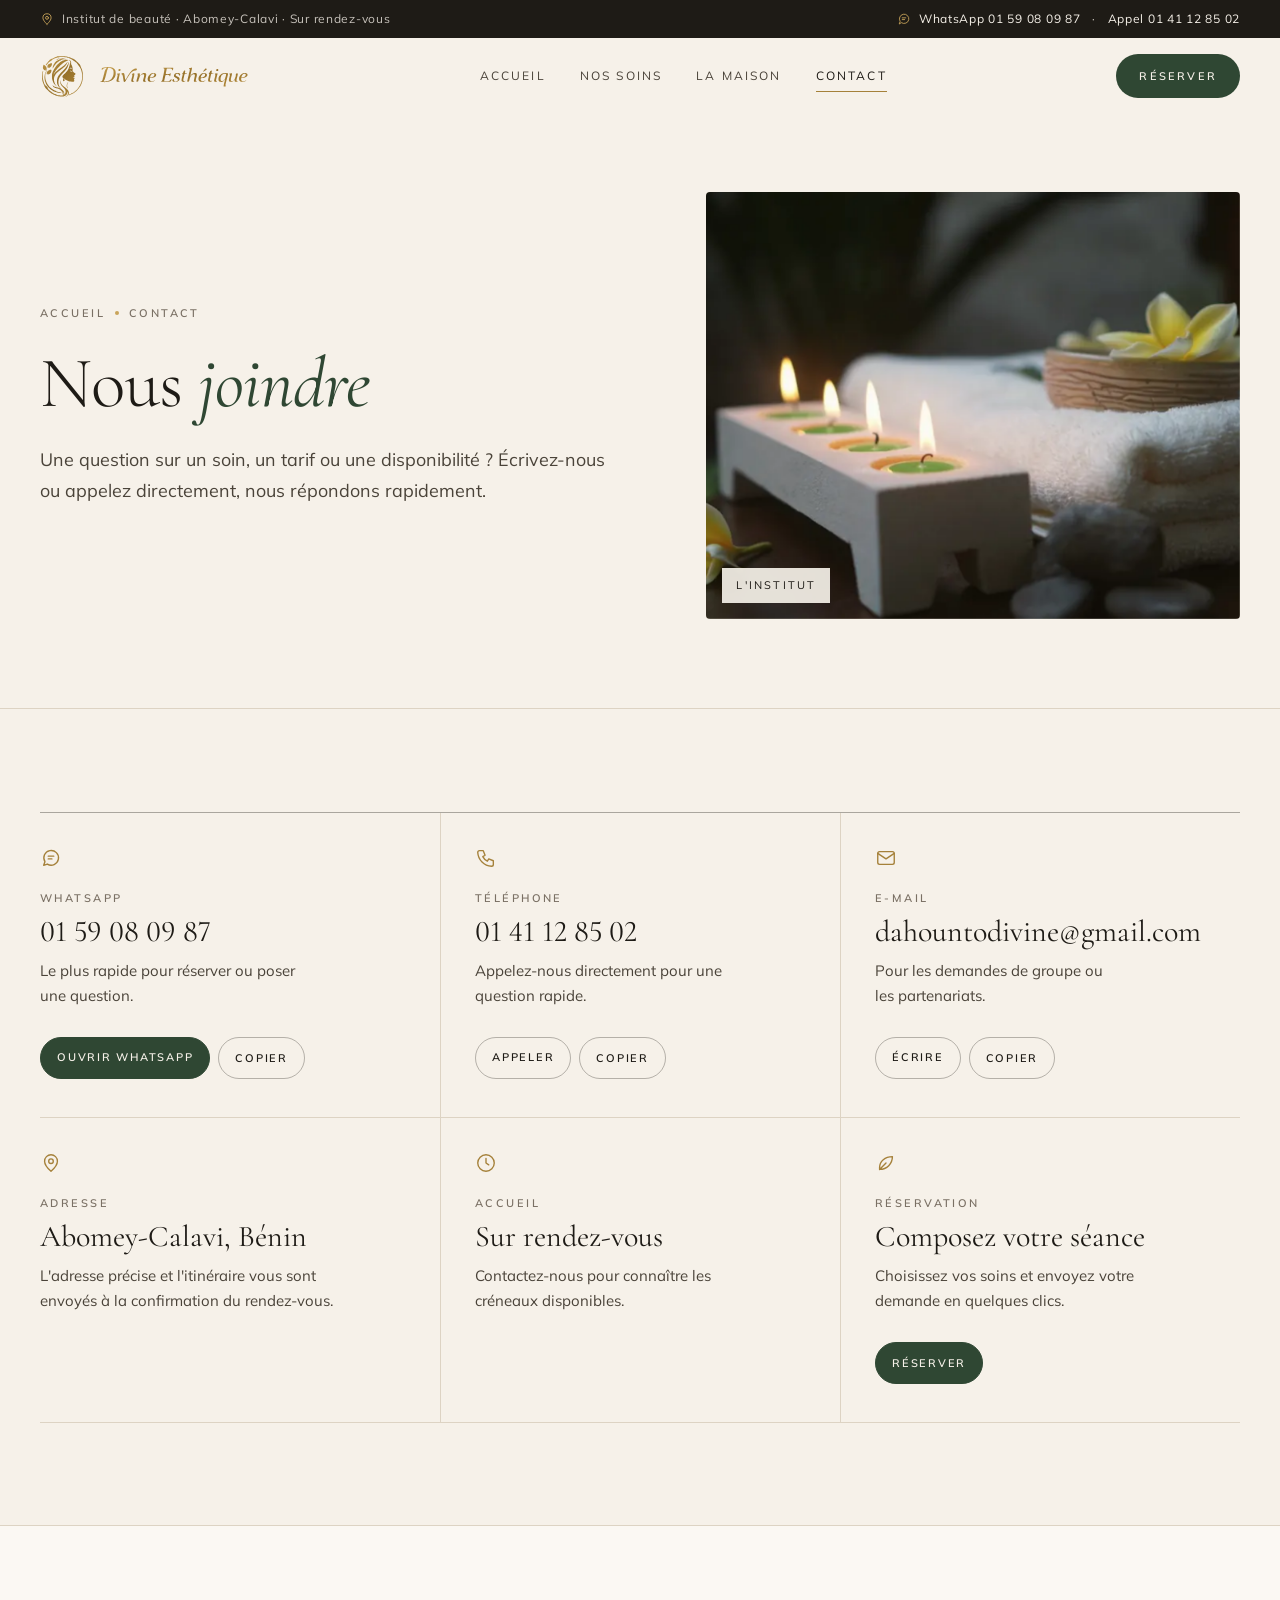
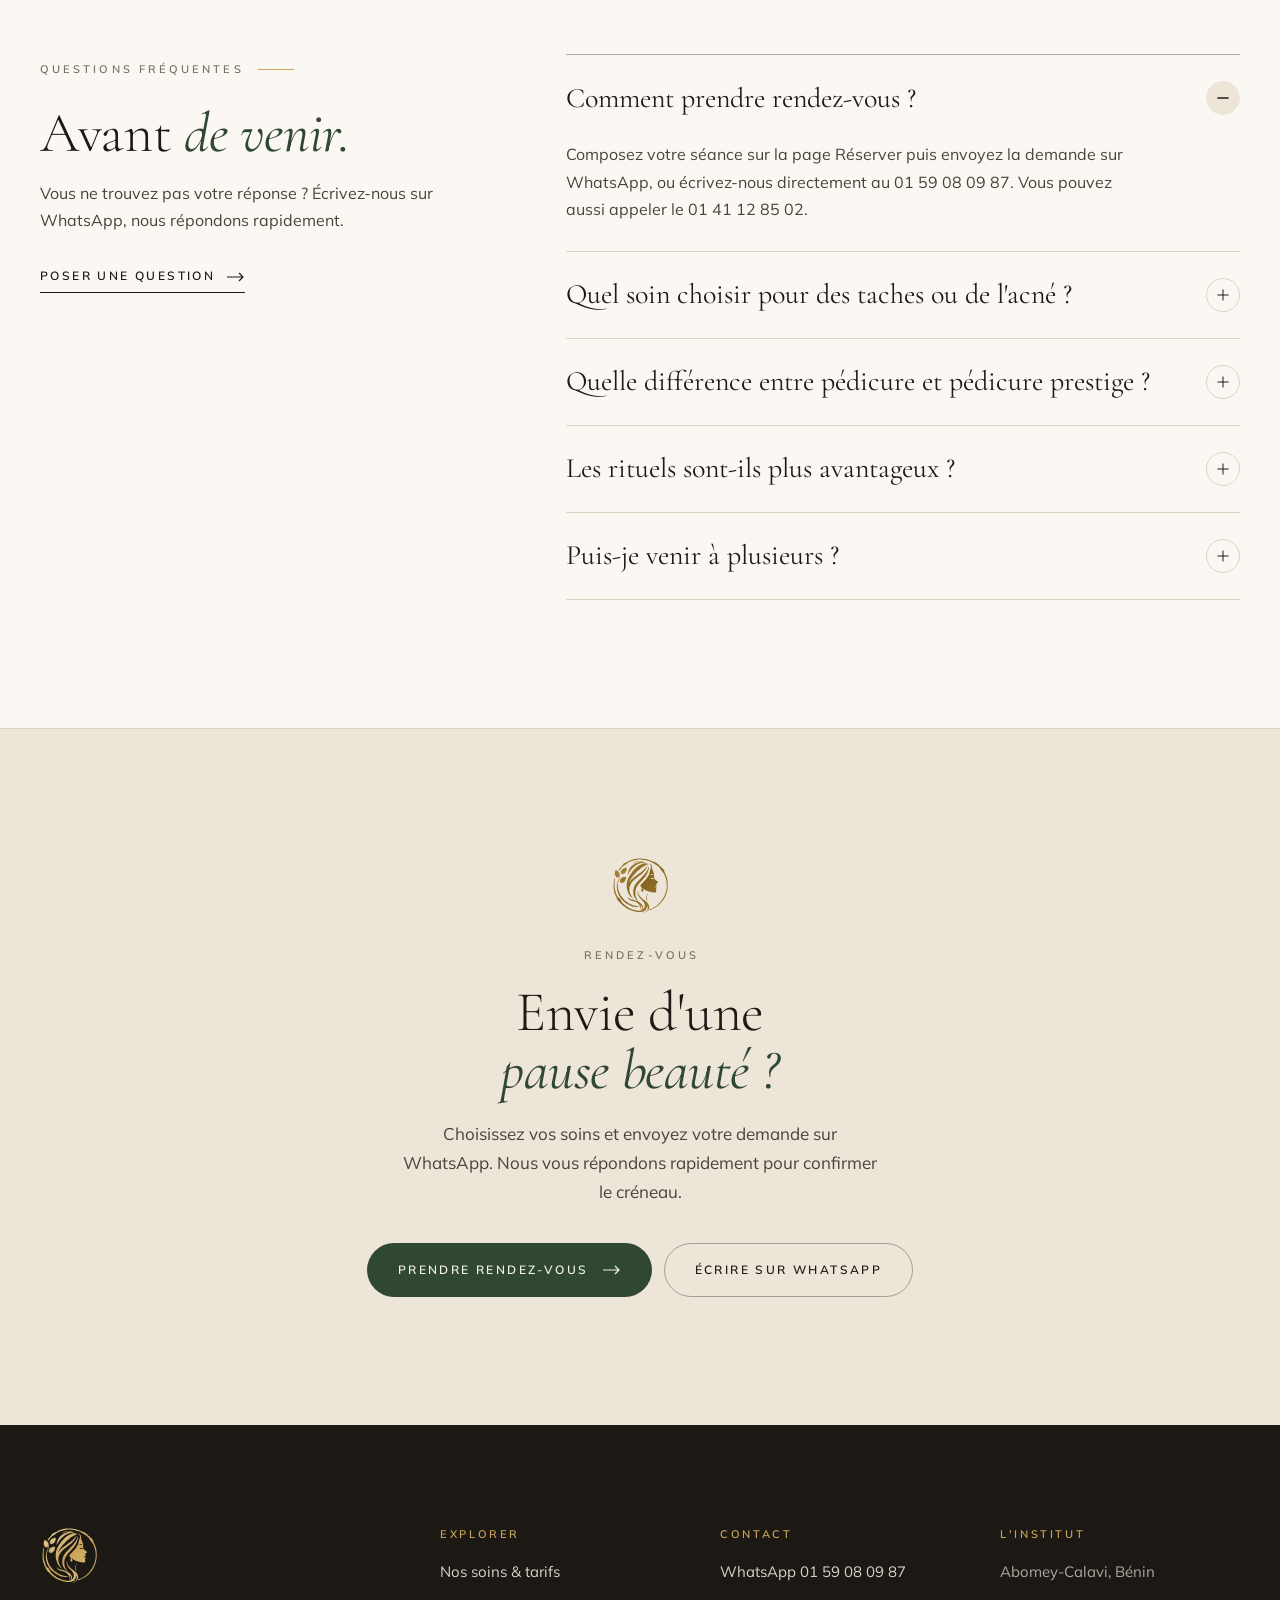
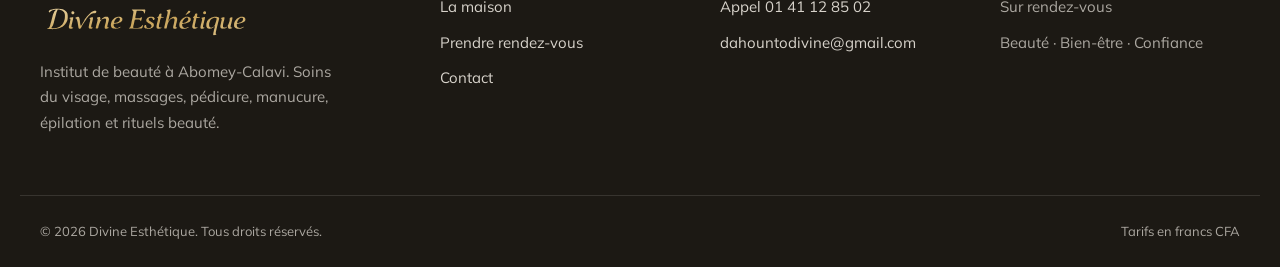
==== contact.html @ a869df7e "Site Divine Esthétique : 5 pages, hero diaporama, réservation WhatsApp" ====
<!doctype html>
<html lang="fr">
<head>
<meta charset="utf-8">
<meta name="viewport" content="width=device-width, initial-scale=1, viewport-fit=cover">
<title>Contact · Divine Esthétique</title>
<meta name="description" content="Contacter Divine Esthétique à Abomey-Calavi : WhatsApp 01 59 08 09 87, téléphone 01 41 12 85 02, e-mail et questions fréquentes.">
<meta name="theme-color" content="#f6f1e9">
<meta property="og:type" content="website">
<meta property="og:locale" content="fr_FR">
<meta property="og:site_name" content="Divine Esthétique">
<meta property="og:title" content="Contact · Divine Esthétique">
<meta property="og:description" content="Contacter Divine Esthétique à Abomey-Calavi : WhatsApp 01 59 08 09 87, téléphone 01 41 12 85 02, e-mail et questions fréquentes.">
<meta property="og:image" content="images/og-divine-esthetique.jpg">
<meta name="twitter:card" content="summary_large_image">
<link rel="icon" href="favicon.svg" type="image/svg+xml">
<link rel="apple-touch-icon" href="apple-touch-icon.png">
<link rel="preconnect" href="https://fonts.googleapis.com">
<link rel="preconnect" href="https://fonts.gstatic.com" crossorigin>
<link rel="stylesheet" href="https://fonts.googleapis.com/css2?family=Cormorant+Garamond:ital,wght@0,300;0,400;0,500;1,300;1,400;1,500&family=Mulish:wght@400;500;600;700&display=swap">
<link rel="stylesheet" href="style.css">
<script type="application/ld+json">{"@context": "https://schema.org", "@type": "BeautySalon", "name": "Divine Esthétique", "description": "Institut de beauté à Abomey-Calavi : soins du visage, massages, pédicure, manucure, épilation et rituels beauté.", "image": "images/og-divine-esthetique.jpg", "telephone": "+229 01 41 12 85 02", "email": "dahountodivine@gmail.com", "priceRange": "2 000 – 35 000 FCFA", "currenciesAccepted": "XOF", "address": {"@type": "PostalAddress", "addressLocality": "Abomey-Calavi", "addressCountry": "BJ"}, "slogan": "Beauté · Bien-être · Confiance"}</script>
</head>
<body data-page="contact">
<svg width="0" height="0" style="position:absolute" aria-hidden="true" focusable="false"><defs>
<linearGradient id="gGold" x1="0" y1="0" x2="1" y2="1"><stop offset="0" stop-color="#c29a48"/><stop offset=".5" stop-color="#96712a"/><stop offset="1" stop-color="#b48b3a"/></linearGradient>
<linearGradient id="gGoldDeep" x1="0" y1="0" x2="1" y2="1"><stop offset="0" stop-color="#b08a3c"/><stop offset=".5" stop-color="#86651f"/><stop offset="1" stop-color="#a07c32"/></linearGradient>
<linearGradient id="gGoldLight" x1="0" y1="0" x2="1" y2="1"><stop offset="0" stop-color="#e6cf9c"/><stop offset=".5" stop-color="#c9a45a"/><stop offset="1" stop-color="#dcc085"/></linearGradient>
<symbol id="emblem" viewBox="0 0 1060 1040"><path fill-rule="evenodd" d="M590.0,1019.0C590.0,1018.1 596.2,1016.0 599.0,1016.0C599.8,1016.0 602.5,1014.9 605.0,1013.6C607.5,1012.3 610.7,1011.0 612.2,1010.6C614.7,1010.0 622.1,1006.0 628.0,1002.0C629.4,1001.0 632.3,999.3 634.5,998.2C638.4,996.2 653.9,981.5 659.2,974.7C662.4,970.7 667.2,960.3 669.7,952.2C671.9,945.0 671.9,921.5 669.6,911.8C667.9,904.5 660.4,889.7 658.6,890.3C658.0,890.5 657.4,892.4 657.2,894.6C656.4,906.4 652.5,929.2 650.4,934.8C647.7,942.1 637.9,959.4 632.9,966.1C628.8,971.4 622.2,977.5 616.0,981.7C608.8,986.5 585.7,997.8 581.4,998.5C579.3,998.9 574.4,1000.0 570.5,1001.0C557.7,1004.4 545.9,1005.2 514.5,1004.7C493.3,1004.4 481.9,1003.8 475.5,1002.7C470.6,1001.8 462.7,1000.6 458.0,1000.0C449.5,998.9 446.8,998.2 422.6,991.6C415.6,989.6 408.8,988.0 407.5,988.0C406.2,988.0 402.8,986.9 399.8,985.5C396.9,984.1 393.7,983.0 392.8,983.0C391.9,983.0 384.8,980.5 377.1,977.5C369.4,974.5 362.5,972.0 361.8,972.0C361.1,972.0 358.4,970.9 355.8,969.5C353.2,968.1 350.5,967.0 349.7,967.0C349.0,967.0 346.2,965.6 343.5,963.9C340.9,962.2 327.2,955.0 313.2,947.8C299.2,940.6 284.3,932.6 280.1,929.9C275.9,927.2 270.3,923.8 267.7,922.2C265.0,920.7 258.7,916.3 253.7,912.5C248.6,908.6 241.8,903.6 238.5,901.3C235.2,899.0 230.9,895.5 229.0,893.5C227.1,891.5 223.9,889.0 222.0,888.0C220.1,887.0 216.5,884.1 214.0,881.5C211.5,879.0 207.5,875.3 205.0,873.4C197.1,867.2 189.1,859.8 178.7,849.0C173.1,843.2 161.5,831.5 152.9,822.9C144.2,814.3 136.0,805.3 134.5,802.9C132.9,800.5 130.3,796.9 128.6,794.9C121.0,786.0 119.0,782.9 116.0,775.5C114.2,771.1 110.7,764.6 108.3,760.9C106.0,757.3 104.0,753.7 104.0,752.9C104.0,752.1 101.9,746.5 99.4,740.5C96.9,734.4 94.2,727.7 93.4,725.5C92.6,723.3 91.5,720.6 90.8,719.5C87.2,713.2 73.9,680.9 68.5,665.3C53.4,621.2 47.1,583.0 46.7,531.5C46.5,505.4 46.8,499.4 50.1,464.0C52.3,440.7 53.9,429.7 57.0,418.0C58.1,413.9 59.9,405.9 61.1,400.3C63.9,387.2 65.9,383.8 70.3,384.2C72.7,384.4 73.8,385.2 74.9,387.4C76.1,390.1 76.0,392.1 73.2,406.9C67.2,439.5 65.6,453.7 65.2,480.2C64.7,511.6 66.3,547.9 69.0,563.5C70.1,570.1 71.0,577.2 71.0,579.3C71.0,581.4 71.7,585.9 72.5,589.3C73.3,592.7 74.9,599.5 76.1,604.5C77.3,609.5 79.1,617.1 80.1,621.5C81.1,625.9 82.9,632.4 84.0,636.0C85.2,639.6 89.1,651.7 92.7,663.0C99.2,683.6 112.6,714.5 115.8,716.4C116.6,716.8 117.8,718.0 118.6,718.9C119.4,719.8 121.8,722.6 124.0,725.1C126.2,727.6 128.0,730.3 128.0,730.9C128.0,733.3 140.2,745.0 142.6,745.0C143.8,745.0 146.1,746.1 147.7,747.4C149.2,748.7 151.6,750.1 152.9,750.5C154.5,751.0 156.1,753.1 158.0,757.4C159.5,760.7 161.7,764.3 162.9,765.4C164.0,766.4 165.4,768.7 166.0,770.5C166.7,772.6 168.1,774.2 169.8,774.9C171.3,775.5 174.1,778.1 176.0,780.6C177.9,783.1 180.5,786.4 181.8,788.0C184.9,791.9 186.1,796.3 185.4,801.4C184.9,804.9 185.3,806.2 187.9,810.0C189.6,812.5 191.0,815.0 191.0,815.6C191.0,816.2 192.1,817.6 193.5,818.8C194.9,820.0 196.0,821.8 196.0,822.7C196.0,823.6 199.3,827.7 203.2,831.6C207.2,835.6 211.7,840.1 213.1,841.7C214.5,843.2 218.7,847.6 222.6,851.3C226.4,855.1 230.2,858.8 231.0,859.6C238.8,867.4 256.2,881.6 263.9,886.5C266.5,888.1 269.9,890.5 271.6,891.8C273.2,893.1 278.7,896.9 283.9,900.3C302.0,912.3 303.7,913.5 307.4,916.7C309.4,918.5 315.4,922.1 320.8,924.7C326.1,927.2 336.3,932.5 343.3,936.3C350.3,940.1 358.7,944.1 361.8,945.0C364.9,946.0 372.8,949.1 379.2,951.9C385.7,954.7 391.5,957.0 392.1,957.0C392.7,957.0 395.8,958.1 398.9,959.4C404.7,961.9 427.4,969.0 439.5,972.0C443.4,973.0 453.9,975.0 463.0,976.4C472.1,977.9 482.0,979.6 485.0,980.3C492.1,981.9 523.7,981.8 526.6,980.2C527.7,979.6 532.9,978.2 538.1,977.1C549.6,974.6 560.1,971.7 561.8,970.7C563.7,969.5 563.2,967.0 561.1,967.0C560.0,967.0 558.0,966.6 556.6,966.0L554.0,965.0L557.5,960.4C562.0,954.5 565.0,948.7 565.0,945.8C565.1,944.5 565.7,942.4 566.5,941.0C570.5,934.0 567.1,915.1 558.9,899.1C553.8,889.0 540.6,877.3 544.8,886.5C547.0,891.3 549.1,903.5 549.6,915.0C550.2,926.2 550.1,926.8 546.6,938.5C544.5,945.1 542.2,951.5 541.4,952.8C539.5,955.7 537.4,955.1 537.7,951.9C537.8,950.6 538.4,944.1 539.0,937.5C540.5,920.8 537.9,906.4 531.5,896.8C530.1,894.7 529.0,892.3 529.0,891.5C529.0,889.2 525.4,882.5 522.1,878.7C520.5,876.9 516.3,871.5 512.8,866.8C499.4,848.6 470.4,827.4 451.3,821.7C448.4,820.8 444.1,819.0 441.7,817.6C439.3,816.2 436.6,815.0 435.7,815.0C434.8,815.0 430.1,813.7 425.3,812.0C420.4,810.4 412.9,808.4 408.5,807.5C397.2,805.4 389.1,803.4 376.5,799.5C370.4,797.6 364.1,795.8 362.3,795.5C360.6,795.1 358.6,794.2 357.9,793.4C357.3,792.6 353.3,790.2 349.1,788.0C327.8,776.9 307.0,753.4 302.6,735.8C301.6,731.3 304.3,732.3 310.8,738.8C318.3,746.2 332.3,756.0 342.0,760.7C356.6,767.7 361.9,770.0 363.0,770.0C363.7,770.0 368.6,771.8 373.9,773.9C379.2,776.0 386.2,778.1 389.5,778.5C392.8,778.9 399.6,780.2 404.5,781.5C409.4,782.8 416.2,784.3 419.5,785.0C425.8,786.2 435.1,788.9 443.5,792.0C446.2,793.0 454.1,795.7 461.0,797.9C477.3,803.2 488.7,808.0 497.0,813.0C500.6,815.2 504.3,817.0 505.2,817.0C506.1,817.0 508.1,818.0 509.7,819.3C511.2,820.6 513.8,822.4 515.4,823.4C517.1,824.5 522.8,829.1 528.3,833.7C533.7,838.3 539.9,843.2 541.9,844.5C549.4,849.4 563.6,865.1 568.8,874.5C571.6,879.5 574.8,884.8 576.0,886.3C581.4,893.2 585.6,913.4 584.6,928.0C584.1,936.4 583.5,938.5 580.0,945.5C577.9,949.9 574.1,955.8 571.6,958.7C564.9,966.2 565.5,967.8 573.3,963.9C580.4,960.3 591.2,951.6 596.8,944.9C605.3,934.7 609.7,926.3 613.6,912.8C616.8,901.5 617.1,899.4 617.1,887.5C617.1,867.4 614.4,856.1 606.1,841.0C594.5,819.9 590.8,815.2 567.4,791.1C525.8,748.3 510.1,728.2 496.0,699.5C490.9,689.3 487.3,665.8 488.3,649.2C488.7,640.9 491.6,616.2 492.6,611.0C493.8,605.6 494.9,612.0 495.9,629.6C496.9,647.3 499.0,660.4 503.0,673.5C506.1,683.4 513.0,697.1 517.5,701.9C519.8,704.4 522.8,708.6 524.3,711.1C527.6,716.9 540.8,731.3 551.9,741.1C556.5,745.2 563.7,751.6 568.0,755.5C578.8,765.2 582.1,767.9 601.5,782.4C610.9,789.5 619.9,796.5 621.5,798.0C623.1,799.6 626.4,802.1 628.7,803.7C634.6,807.6 650.6,821.9 660.6,832.1C684.0,855.9 698.6,888.6 697.9,915.5C697.7,925.1 695.2,938.6 692.9,942.9C691.9,944.9 691.0,947.2 691.0,948.0C691.0,948.8 689.6,951.5 688.0,954.0C686.3,956.5 684.0,960.5 682.9,962.9C680.1,969.2 660.7,988.3 649.7,995.6C640.4,1001.8 631.8,1006.8 626.0,1009.5C624.1,1010.3 619.9,1012.4 616.7,1014.1C613.5,1015.8 608.5,1017.8 605.7,1018.6C599.7,1020.2 590.0,1020.5 590.0,1019.0Z M692.0,972.0C685.8,965.8 691.9,961.4 721.0,950.6C726.2,948.7 732.3,946.4 734.5,945.5C736.7,944.6 739.8,943.3 741.5,942.7C746.8,940.6 769.4,928.7 772.5,926.4C774.1,925.2 777.3,923.5 779.5,922.6C781.7,921.6 784.4,920.0 785.5,919.0C786.6,918.0 789.1,916.4 791.1,915.6C793.1,914.8 798.5,911.3 803.3,907.8C808.0,904.3 814.1,899.9 817.0,898.0C830.2,889.0 844.3,878.0 853.0,870.0C858.2,865.2 863.2,860.9 864.1,860.4C866.6,859.0 897.8,828.4 903.5,821.7C918.7,803.9 942.9,770.9 945.7,764.2C946.5,762.2 948.2,759.4 949.5,758.0C950.8,756.6 956.5,746.4 962.2,735.3C967.9,724.1 973.7,712.6 975.2,709.8C976.7,706.9 978.4,702.7 979.1,700.5C979.7,698.3 981.7,693.1 983.5,689.0C985.3,684.9 987.7,679.2 988.8,676.5C990.0,673.8 992.3,668.3 993.9,664.4C995.6,660.4 998.3,651.9 1000.0,645.4C1001.7,638.8 1003.7,632.1 1004.4,630.5C1005.2,628.9 1006.1,625.2 1006.5,622.5C1006.9,619.8 1008.2,613.2 1009.5,608.0C1011.8,598.6 1012.2,596.2 1016.1,568.0C1020.1,540.1 1019.6,473.0 1015.4,460.2C1014.6,457.9 1014.0,454.0 1014.0,451.6C1014.0,443.6 1009.2,419.6 1004.2,402.5C1001.4,393.1 998.3,381.6 997.1,376.9C996.0,372.1 993.2,363.8 990.9,358.4C988.6,352.9 985.7,345.4 984.4,341.5C981.0,331.7 979.1,327.4 974.8,320.3C972.8,316.9 969.7,311.5 968.0,308.3C962.4,298.0 959.4,293.1 956.9,290.3C955.5,288.7 950.9,282.2 946.6,275.8C942.3,269.3 938.5,264.0 938.1,264.0C937.7,264.0 935.7,261.6 933.5,258.7C931.4,255.9 928.5,252.3 927.1,250.9C919.1,242.7 917.2,240.2 916.5,237.3C916.1,235.4 913.1,231.0 908.9,226.3C905.1,222.0 900.7,216.2 899.0,213.4C895.3,207.1 878.4,186.0 875.6,184.1C874.4,183.3 871.2,180.5 868.5,177.8C861.3,170.9 845.6,157.4 842.3,155.4C840.8,154.4 837.0,151.7 834.0,149.4C828.1,144.9 811.8,134.9 803.2,130.6C800.3,129.1 796.9,126.8 795.7,125.4C793.0,122.3 785.3,117.8 777.9,115.0C774.7,113.9 770.2,111.2 767.7,109.0C765.2,106.8 761.1,104.1 758.6,103.0C756.0,101.9 750.5,99.0 746.3,96.4C738.2,91.5 735.5,90.2 718.5,83.3C712.5,80.8 705.2,77.9 702.5,76.8C699.8,75.6 693.9,73.7 689.5,72.5C685.1,71.2 677.6,68.8 672.8,67.1C668.0,65.4 657.9,62.6 650.3,61.0C642.7,59.4 632.5,57.2 627.5,56.1C615.7,53.6 595.3,50.5 573.5,48.1C550.1,45.4 500.8,46.2 485.5,49.5C481.6,50.3 471.5,51.9 463.0,53.1C442.7,55.8 430.9,58.2 417.5,62.5C411.4,64.4 405.4,66.0 404.0,66.0C402.6,66.0 400.6,66.6 399.5,67.4C398.4,68.1 394.8,69.3 391.5,70.0C388.2,70.7 382.6,72.5 379.0,74.0C375.4,75.6 371.1,77.2 369.5,77.6C367.9,78.0 364.0,79.5 361.0,81.0C358.0,82.5 352.8,84.8 349.6,86.1C339.4,90.2 307.7,106.2 302.5,109.9C299.8,111.8 295.9,114.8 294.0,116.5C292.1,118.2 289.1,120.1 287.3,120.9C285.5,121.6 283.7,123.4 283.0,125.1C281.6,128.4 272.5,137.0 270.4,137.0C269.7,137.0 266.1,139.2 262.5,142.0C252.4,149.6 245.1,154.4 238.4,157.8C235.0,159.5 230.1,162.3 227.5,164.1C222.0,167.8 201.3,187.1 197.0,192.5C195.3,194.6 193.0,197.3 191.8,198.5C190.5,199.8 187.7,203.0 185.5,205.6C183.3,208.2 179.8,212.3 177.6,214.7C175.5,217.1 172.6,220.8 171.1,222.9C166.1,230.4 151.8,247.1 149.5,248.2C144.2,250.6 138.0,246.3 138.0,240.3C138.0,236.4 142.9,227.8 150.1,219.0C152.1,216.5 156.3,211.1 159.3,207.0C167.9,195.4 176.2,185.0 180.0,181.1C181.9,179.1 185.6,174.9 188.2,171.6C193.4,165.2 199.2,158.6 208.9,148.0C212.4,144.2 216.7,139.1 218.4,136.7C228.4,122.6 232.3,118.0 236.8,115.4C239.4,114.0 242.4,111.9 243.5,110.9C244.6,110.0 248.2,108.2 251.5,106.9C254.8,105.7 257.9,104.4 258.5,104.0C259.1,103.6 261.8,102.7 264.7,102.1C269.5,101.1 293.4,89.9 299.0,85.9C301.3,84.3 308.7,80.4 337.9,65.4C343.6,62.4 349.4,60.0 350.8,60.0C352.1,60.0 354.7,59.1 356.5,58.0C360.3,55.6 397.4,43.2 404.0,42.0C409.5,41.0 436.4,34.4 440.5,33.0C442.1,32.4 450.7,31.0 459.5,29.8C473.9,27.9 480.1,27.6 520.5,27.7C560.7,27.7 567.3,27.9 582.5,29.9C591.9,31.0 601.8,32.3 604.5,32.5C607.2,32.8 612.2,33.5 615.5,34.0C618.8,34.5 628.0,35.8 636.0,37.0C644.0,38.2 653.4,40.0 657.0,41.0C660.6,42.1 670.7,45.0 679.5,47.5C688.3,50.1 697.1,52.7 699.0,53.4C700.9,54.2 706.1,55.7 710.5,56.9C714.9,58.2 721.2,60.3 724.5,61.7C733.8,65.6 752.6,72.8 762.0,76.2C766.7,77.9 771.6,80.0 773.0,80.9C775.8,82.8 778.1,83.9 789.8,88.6C794.4,90.5 799.2,92.0 800.4,92.0C801.7,92.0 803.2,92.6 803.8,93.3C805.4,95.2 815.9,99.8 820.1,100.5C822.9,100.9 824.4,101.9 826.4,105.0C828.3,107.8 829.7,109.0 831.5,109.0C833.2,109.0 835.7,111.0 840.2,116.0C845.0,121.4 847.4,123.3 850.5,124.1C854.5,125.2 858.0,127.5 858.0,129.2C858.0,131.1 866.3,139.9 869.2,141.1C870.9,141.8 873.0,143.5 873.9,145.0C876.8,149.8 882.5,155.5 887.1,158.2C889.8,159.8 892.8,162.8 894.6,165.5C897.5,170.2 904.0,174.6 906.5,173.6C907.2,173.4 908.7,175.0 910.1,177.8C911.4,180.4 913.6,183.0 914.9,183.6C916.2,184.3 919.3,186.8 921.9,189.2C924.4,191.7 928.3,195.0 930.5,196.6C935.1,199.9 956.0,220.9 956.0,222.1C956.0,222.6 958.5,225.7 961.5,229.0C968.7,236.9 974.5,248.6 973.6,253.8C972.9,258.2 974.6,264.9 977.0,267.0C977.9,267.9 978.9,270.8 979.3,273.8C979.7,277.2 982.1,283.5 986.5,292.5C990.1,300.0 993.0,306.8 993.0,307.8C993.0,308.8 994.5,312.1 996.3,315.1C1001.0,323.0 1004.4,330.3 1007.8,340.5C1009.5,345.4 1012.2,352.5 1013.9,356.2C1019.3,368.2 1027.8,401.9 1030.0,419.5C1030.6,424.5 1031.3,429.2 1031.5,430.0C1032.2,432.3 1034.0,455.4 1035.0,473.5C1036.9,511.0 1036.2,538.6 1032.0,580.5C1030.5,596.4 1026.4,617.3 1022.0,632.0C1020.9,635.6 1019.3,641.6 1018.4,645.5C1016.3,654.7 1011.4,670.5 1008.9,675.6C1007.9,677.8 1007.0,680.4 1007.0,681.3C1007.0,682.2 1003.8,690.5 999.9,699.7C996.0,709.0 991.7,719.3 990.4,722.7C989.1,726.2 986.9,730.7 985.6,732.9C984.2,735.0 982.4,738.4 981.6,740.4C980.8,742.4 978.6,746.4 976.7,749.3C974.8,752.1 971.6,757.4 969.6,761.0C967.6,764.6 963.0,771.5 959.5,776.5C956.0,781.5 950.3,789.5 946.8,794.4C937.4,807.8 918.1,830.7 905.8,843.1C902.1,846.9 898.3,851.1 897.4,852.5C893.8,858.0 854.5,892.0 842.7,900.0C839.8,901.9 833.8,906.2 829.5,909.6C825.1,913.0 819.5,916.7 817.0,918.0C814.5,919.2 810.9,921.5 809.0,922.9C807.1,924.4 803.2,926.9 800.5,928.5C797.8,930.0 794.6,932.0 793.5,933.0C789.8,936.2 756.6,952.1 742.2,957.5C738.8,958.9 732.2,961.7 727.7,964.0C723.0,966.3 714.4,969.3 707.3,971.0C692.9,974.6 694.5,974.5 692.0,972.0Z M430.0,910.0C419.3,908.2 409.8,906.3 394.0,902.6C390.4,901.8 383.2,899.5 378.0,897.7C372.8,895.8 366.9,894.0 364.9,893.6C362.8,893.2 359.5,891.8 357.4,890.3C355.2,888.9 351.7,887.3 349.5,886.8C347.4,886.3 343.1,884.4 340.0,882.6C334.6,879.3 312.6,868.0 311.7,868.0C311.2,868.0 305.3,864.1 281.0,848.1C278.0,846.1 273.7,843.0 271.6,841.3C269.4,839.5 267.1,838.0 266.4,838.0C265.0,838.0 255.7,830.6 245.5,821.2C241.7,817.7 235.2,811.8 231.2,808.2C220.0,798.0 191.2,769.1 188.2,765.1C186.7,763.1 183.4,758.9 180.8,755.7C178.1,752.5 176.0,749.5 176.0,749.0C176.0,748.6 173.8,745.8 171.2,742.8C165.5,736.5 156.6,723.0 154.6,717.4C153.8,715.3 148.7,704.3 143.3,693.0C137.8,681.7 132.8,670.7 132.1,668.5C131.4,666.3 128.8,659.3 126.4,653.0C124.0,646.7 121.7,639.9 121.4,638.0C121.0,636.1 120.0,633.1 119.0,631.5C118.0,629.9 117.0,626.5 116.6,624.0C116.2,621.5 115.0,616.6 114.0,613.0C111.7,605.4 110.0,592.5 107.1,561.5C105.7,547.4 107.1,513.3 109.4,504.1C110.2,501.0 111.3,494.0 112.0,488.5C112.6,483.0 113.7,476.0 114.5,473.0C115.2,470.0 116.1,465.2 116.5,462.5C116.9,459.8 117.7,456.6 118.3,455.5C118.9,454.4 120.6,449.4 122.1,444.5C126.0,431.4 130.5,420.3 134.2,414.6C135.9,411.8 139.4,405.7 142.0,401.0C144.6,396.3 148.1,390.2 149.8,387.5C151.6,384.8 153.8,381.1 154.8,379.5C155.7,377.9 158.7,374.2 161.4,371.5C165.5,367.4 166.5,366.8 166.8,368.3C167.2,370.0 160.3,385.9 157.0,391.0C152.4,397.9 140.5,423.2 139.5,427.9C139.1,429.7 137.8,433.5 136.5,436.4C135.3,439.2 134.0,443.5 133.6,446.0C133.2,448.5 132.1,453.2 131.0,456.5C126.3,471.2 124.5,486.9 124.6,513.5C124.6,533.9 124.9,539.5 126.3,544.2C127.2,547.3 128.0,552.0 128.0,554.8C128.0,559.7 131.9,583.4 134.1,592.0C134.8,594.5 137.3,603.0 139.7,610.8C142.0,618.7 144.0,625.7 144.0,626.3C144.0,628.7 158.9,664.4 163.5,673.1C164.9,675.7 166.0,678.5 166.0,679.4C166.0,681.3 174.8,696.2 179.7,702.6C181.5,705.0 184.0,709.1 185.4,711.7C186.7,714.3 190.1,719.2 192.9,722.5C195.7,725.7 198.0,728.7 198.0,729.0C198.0,730.5 226.3,765.0 232.9,771.5C234.5,773.1 240.0,778.7 245.1,783.8C250.2,788.9 259.5,796.9 265.9,801.7C272.3,806.5 278.8,811.5 280.3,812.9C281.9,814.3 288.0,818.9 293.9,823.0C299.9,827.1 306.5,831.8 308.6,833.3C312.9,836.5 326.8,844.3 343.5,853.0C349.6,856.2 355.9,859.5 357.5,860.4C359.1,861.3 365.7,864.3 372.0,867.0C378.3,869.8 385.8,873.2 388.5,874.5C402.8,881.4 433.1,889.4 460.0,893.2C474.9,895.3 503.4,896.1 517.2,894.9C520.8,894.6 524.4,894.6 525.0,895.0C525.7,895.4 521.4,898.1 514.5,901.5C499.1,909.0 488.5,911.0 461.0,911.6C445.2,911.9 439.3,911.6 430.0,910.0Z M494.3,804.7C487.7,802.0 484.6,799.4 465.5,780.6C456.0,771.2 448.4,762.8 445.6,758.5C443.1,754.6 439.5,749.4 437.7,746.8C435.8,744.2 433.2,739.6 432.0,736.5C430.7,733.3 427.7,727.3 425.3,723.1C422.9,718.9 420.7,714.4 420.4,713.0C420.2,711.6 418.4,705.5 416.4,699.4C411.7,684.4 410.4,676.3 409.0,650.5C407.0,614.9 410.7,579.9 418.4,560.6C419.8,557.0 421.0,553.5 421.0,552.6C421.0,547.7 439.8,508.1 444.6,502.8C445.8,501.5 447.5,498.9 448.5,497.0C449.4,495.1 455.5,486.5 461.8,478.0C475.8,459.4 502.9,430.0 541.6,391.5C557.1,376.1 572.4,360.4 575.6,356.5C578.7,352.6 584.1,346.5 587.4,342.9C603.2,325.7 617.1,309.1 622.9,300.7C624.7,298.1 627.6,294.5 629.3,292.7C634.6,287.3 639.5,280.9 643.7,273.5C646.0,269.6 649.1,264.7 650.7,262.5C652.3,260.3 655.5,254.4 657.9,249.5C660.2,244.6 665.1,234.7 668.7,227.5C672.3,220.3 676.0,212.2 677.0,209.5C678.0,206.8 680.2,200.7 681.8,196.0C683.5,191.3 685.6,185.0 686.4,181.9C687.3,178.8 688.9,175.2 689.9,173.9L691.9,171.5L693.5,175.4C695.4,179.8 694.9,195.1 692.5,205.0C691.8,208.0 690.9,212.5 690.6,215.0C690.2,217.4 688.8,223.3 687.6,228.0C686.3,232.7 684.5,239.2 683.7,242.5C682.3,248.0 676.6,264.0 669.2,283.1C666.0,291.5 655.1,312.7 651.5,317.5C650.3,319.1 647.9,323.2 646.1,326.5C642.4,333.6 637.1,341.8 631.4,349.2C629.2,352.1 626.7,355.6 626.0,357.0C623.3,362.4 612.0,376.1 601.0,387.5C598.4,390.2 594.8,394.5 593.1,397.0C591.3,399.5 587.7,403.8 584.9,406.5C582.1,409.2 572.8,418.9 564.2,428.0C555.6,437.1 544.0,449.1 538.5,454.7C533.0,460.4 526.2,467.6 523.3,470.8C520.4,473.9 515.7,479.2 512.7,482.5C509.7,485.8 504.6,492.1 501.4,496.4C498.2,500.7 493.9,506.4 492.0,508.9C486.7,515.8 480.7,525.5 475.5,535.5C472.9,540.5 469.5,546.0 467.9,547.8C466.3,549.6 465.0,551.8 465.0,552.6C465.0,553.5 462.9,559.4 460.4,565.8C454.4,581.1 450.3,593.5 449.7,598.5C449.4,600.7 448.0,609.5 446.5,618.0C444.0,632.6 443.8,634.8 444.3,657.0C444.7,674.3 445.3,683.8 446.9,693.0C448.0,699.9 449.0,707.4 449.0,709.8C449.0,712.1 449.9,715.8 451.0,718.0C452.1,720.2 453.0,722.7 453.0,723.5C453.0,728.4 473.0,768.5 478.8,775.3C481.3,778.1 484.4,782.3 485.8,784.5C487.1,786.7 489.9,790.3 492.0,792.5C496.9,797.7 501.4,805.0 500.3,806.0C499.9,806.5 497.1,805.9 494.3,804.7Z M671.5,802.8C668.0,800.9 662.0,794.8 655.3,786.3C650.1,779.6 648.4,776.4 646.3,769.8C643.8,761.8 643.8,760.9 644.3,741.5L644.8,721.5L650.3,705.5C653.4,696.7 657.4,686.8 659.4,683.5C665.0,674.1 674.0,662.3 676.6,661.1C677.9,660.5 679.0,660.2 679.0,660.4C679.0,660.7 675.9,666.8 672.2,674.2C657.4,703.2 654.5,713.9 654.7,739.5C654.8,765.4 658.7,779.0 669.9,792.6C676.4,800.5 677.3,806.0 671.5,802.8Z M393.5,753.4C386.0,748.0 349.0,712.0 349.0,710.0C349.0,709.5 346.2,705.6 342.7,701.3C333.4,689.8 323.1,674.0 321.5,668.8C321.1,667.6 319.5,664.0 318.0,661.0C314.5,654.1 310.1,642.2 306.5,630.5C305.0,625.5 301.8,615.6 299.5,608.5C289.2,577.1 286.2,552.4 287.4,509.0C288.5,471.4 291.3,451.0 298.0,431.0C306.4,405.8 312.2,391.9 319.8,377.8C322.6,372.5 325.0,367.8 325.0,367.5C325.0,367.1 326.5,364.8 328.2,362.2C331.5,357.6 336.1,349.5 343.9,334.7C346.2,330.4 350.7,322.9 354.0,318.2C371.4,292.6 380.3,280.3 387.5,271.5C391.9,266.2 397.4,259.3 399.8,256.3C407.7,246.0 437.9,214.0 439.8,214.0C440.3,214.0 441.3,212.8 442.1,211.3C442.9,209.9 445.3,207.4 447.5,205.8C449.7,204.2 454.4,200.1 458.0,196.7C470.0,185.4 488.6,170.5 497.9,164.8C500.8,163.0 506.6,159.2 510.9,156.4C515.1,153.6 520.1,150.5 522.0,149.5C523.9,148.6 526.4,147.0 527.5,146.0C534.1,140.2 581.8,121.2 596.6,118.6C601.5,117.7 608.4,116.3 612.0,115.5C634.0,110.7 655.8,113.6 673.2,123.7C687.5,132.1 687.3,136.0 672.6,136.0C665.1,136.0 661.9,136.5 654.9,138.9C638.0,144.7 602.0,163.6 585.0,175.7C580.3,179.0 575.4,182.3 574.0,183.0C572.6,183.7 569.6,185.9 567.4,187.9C565.1,189.9 560.6,193.4 557.4,195.7C554.1,198.0 547.6,203.4 542.8,207.7C527.8,221.1 517.9,229.4 514.5,231.5C512.7,232.6 506.8,237.8 501.4,243.1C489.8,254.4 479.1,264.0 478.0,264.0C475.3,264.0 402.8,342.9 395.3,354.1C393.6,356.6 391.4,359.2 390.5,360.0C389.5,360.8 387.0,364.1 384.7,367.5C382.5,370.8 379.0,375.3 377.1,377.5C375.1,379.7 371.1,385.3 368.2,390.0C365.3,394.7 359.8,403.4 356.0,409.5C341.8,432.1 329.2,458.3 327.5,469.0L326.8,473.5L329.2,471.2C330.6,470.0 332.3,467.7 333.1,466.2C334.5,463.4 338.5,457.1 344.2,448.7C352.0,437.2 364.8,422.4 379.6,407.9C396.2,391.5 411.4,377.8 416.5,374.6C418.1,373.5 420.1,371.8 420.8,370.8C421.6,369.8 423.9,367.8 426.0,366.5C428.1,365.2 432.1,362.1 434.8,359.8C437.6,357.4 441.5,354.4 443.5,353.0C445.6,351.6 449.1,348.9 451.4,346.9C455.2,343.5 462.4,338.5 470.4,333.5C472.2,332.4 475.1,330.3 476.8,328.8C478.5,327.4 482.8,324.5 486.2,322.4C492.0,319.0 496.6,315.5 513.3,302.3C516.4,299.8 522.0,295.8 525.8,293.4C533.9,288.2 542.4,282.0 555.0,271.9C560.2,267.8 566.5,263.0 569.0,261.3C571.5,259.6 576.6,255.4 580.5,252.0C584.4,248.6 589.7,244.0 592.4,241.7C608.3,227.9 627.6,208.5 635.7,197.8C637.2,195.8 642.7,188.6 647.9,181.8C658.7,167.5 661.9,164.0 663.7,164.0C667.7,164.0 665.7,172.9 658.3,188.0C646.2,212.9 634.0,232.6 621.9,246.4C620.0,248.7 616.2,253.4 613.5,257.0C607.5,264.9 573.7,299.0 566.0,304.8C563.0,307.1 557.8,311.4 554.4,314.3C541.4,325.5 534.1,331.6 531.2,333.5C525.7,337.1 518.7,342.4 512.6,347.5C509.3,350.2 503.8,354.5 500.3,357.0C496.9,359.5 489.0,365.1 482.9,369.5C476.8,373.9 468.2,380.5 463.8,384.2C459.5,387.9 454.3,392.2 452.2,393.7C450.2,395.3 442.8,401.4 435.8,407.5C428.9,413.6 419.9,421.2 416.0,424.5C412.0,427.8 403.4,436.6 396.7,444.0C383.4,458.9 377.5,467.2 360.9,495.0C359.1,498.0 356.6,502.0 355.3,503.9C354.0,505.8 353.0,508.0 353.0,509.0C353.0,509.9 351.9,512.8 350.5,515.4C347.1,521.9 340.1,545.3 338.4,556.4C334.0,584.3 336.2,623.0 343.6,648.0C351.6,674.8 356.9,687.6 365.1,700.3C368.3,705.3 371.0,709.9 371.0,710.5C371.0,711.5 373.2,715.0 383.9,730.9C385.2,732.9 389.1,737.7 392.4,741.7C402.9,754.0 405.1,757.8 402.4,758.7C401.8,758.9 397.8,756.5 393.5,753.4Z M771.5,647.0C767.1,646.5 761.4,645.7 758.9,645.1C756.3,644.5 750.0,643.6 744.9,643.0C732.6,641.7 692.4,631.8 679.0,626.8C673.2,624.6 666.0,622.0 662.9,621.1C659.9,620.1 656.3,618.6 654.9,617.7C653.6,616.8 650.7,615.4 648.5,614.6C646.3,613.9 639.8,610.6 634.0,607.5C628.2,604.3 621.5,600.7 619.0,599.5C616.4,598.2 611.5,594.4 608.0,591.0C604.4,587.6 599.5,583.8 597.0,582.5C594.5,581.2 591.5,578.6 590.2,576.7C587.8,573.1 581.6,569.1 580.3,570.3C579.2,571.4 582.6,580.6 586.5,587.0C599.4,608.3 593.5,631.9 575.3,632.0C562.9,632.0 556.7,628.0 553.4,617.7C551.3,610.9 551.9,606.2 556.6,595.0C561.9,582.2 566.0,570.0 566.0,566.9C566.0,563.3 563.4,560.3 558.0,557.6C552.9,555.1 547.5,548.6 542.8,539.5C538.3,530.8 537.7,520.6 541.4,512.8C542.8,509.8 544.0,507.0 544.0,506.7C544.0,506.3 547.3,501.6 551.4,496.2C556.0,490.1 566.1,479.5 578.6,467.5C609.0,438.3 631.1,415.1 641.9,401.0C643.8,398.5 647.7,394.0 650.6,391.0C653.4,387.9 656.7,383.5 657.9,381.2C659.1,378.8 660.7,376.7 661.5,376.4C663.5,375.6 670.6,363.8 678.5,348.0C682.2,340.6 686.6,332.0 688.1,329.0C689.7,326.0 691.7,321.0 692.6,318.0C693.5,315.0 695.7,308.9 697.4,304.5C700.9,296.0 702.3,291.4 704.5,281.0C705.2,277.4 707.2,270.8 708.8,266.3C710.4,261.9 712.1,256.2 712.5,253.8C712.9,251.5 714.2,244.8 715.5,239.0C716.7,233.2 718.3,225.8 718.9,222.6C719.5,219.3 721.7,213.0 723.9,208.6C729.7,196.7 731.5,185.0 730.1,169.2C729.5,162.5 728.6,156.0 728.1,154.7C727.3,152.7 721.5,143.5 713.3,131.5C712.1,129.7 709.6,127.3 707.7,126.1C704.5,124.1 703.0,122.2 703.0,119.9C703.0,118.0 709.8,119.0 713.1,121.5C715.0,122.8 717.6,124.7 719.0,125.7C720.4,126.6 723.7,129.4 726.4,131.7C729.0,134.1 731.6,136.0 732.1,136.0C732.6,136.0 733.7,137.5 734.6,139.2C735.5,141.0 737.7,144.1 739.5,146.1C744.0,151.1 748.5,163.6 750.3,176.0C751.5,184.6 751.6,189.6 750.8,203.8L749.8,221.0L752.3,225.3C755.6,231.1 761.4,240.7 764.4,245.5C768.7,252.5 777.1,275.0 780.7,289.0C784.2,303.1 787.8,332.3 789.9,363.0L790.9,378.5L788.5,380.6C785.6,383.3 779.2,384.1 758.6,384.5C746.6,384.7 741.4,384.4 737.6,383.3C731.4,381.4 719.9,381.0 719.3,382.6C718.4,385.1 724.4,389.8 735.3,395.4L746.9,401.2L756.7,401.4C766.3,401.5 766.7,401.4 773.4,397.7C777.2,395.6 781.6,392.8 783.2,391.5C784.8,390.1 787.0,389.0 787.9,389.0C790.8,389.0 794.9,392.8 797.5,397.9C798.8,400.5 800.6,403.2 801.5,404.0C802.4,404.8 804.4,407.2 806.0,409.5C807.5,411.7 811.8,416.0 815.5,419.0C819.3,422.0 824.4,426.3 826.9,428.5C829.4,430.7 834.8,434.8 838.9,437.5C848.5,443.9 857.7,452.7 858.5,456.3C860.4,464.0 853.6,473.4 839.3,482.8C823.7,493.0 821.8,495.5 824.5,502.5C825.3,504.8 828.3,508.9 831.0,511.7C835.6,516.4 836.6,518.7 836.0,523.0C835.6,525.9 831.5,529.1 820.1,535.1C805.2,542.9 798.9,547.1 799.3,549.0C799.5,550.2 802.1,550.6 812.7,551.2C827.6,552.0 832.1,553.4 834.0,558.1C835.7,562.1 834.5,567.0 830.5,572.7C820.6,586.6 820.8,586.2 821.4,591.1C821.8,593.7 823.2,599.1 824.7,603.1C828.5,613.9 828.5,627.8 824.6,634.4C821.5,639.6 815.6,644.4 810.1,646.1C805.3,647.5 781.5,648.1 771.5,647.0Z M181.8,471.9C179.1,470.4 179.5,464.8 182.6,461.1C184.0,459.4 185.6,456.4 186.1,454.4C186.7,452.5 188.0,450.0 189.1,448.9C191.6,446.4 197.0,437.7 197.0,436.1C197.0,433.8 195.0,435.2 191.3,440.1C189.2,443.0 185.2,447.8 182.3,450.9C179.4,454.0 176.0,458.1 174.8,460.0C173.5,461.9 171.2,464.1 169.7,465.0C167.0,466.4 166.8,466.4 164.6,463.8C162.7,461.7 162.0,459.0 160.9,451.0C159.3,437.7 161.4,422.7 166.2,414.0C170.0,407.2 181.0,391.0 181.9,391.0C182.2,391.0 186.1,387.8 190.5,383.9C198.3,377.0 212.1,369.2 227.5,363.2C236.4,359.6 267.2,357.5 272.0,360.0C275.1,361.7 276.3,367.3 275.1,374.3C274.5,377.7 273.4,384.8 272.5,390.0C269.2,410.2 264.7,422.4 254.9,436.9C240.5,458.5 219.0,470.5 191.5,472.4C186.8,472.7 182.8,472.5 181.8,471.9Z M124.5,375.6C115.5,373.3 109.5,370.5 97.6,363.0C89.7,358.0 85.1,352.9 77.8,340.8C70.5,328.9 68.6,320.3 68.7,300.0C68.8,285.2 69.3,282.2 74.6,264.5C78.7,250.8 83.5,240.5 86.8,238.3C89.7,236.3 95.5,237.8 100.3,241.8C102.0,243.4 104.8,245.4 106.4,246.4C118.4,254.0 141.8,276.1 146.1,283.9C154.8,299.9 158.1,312.2 158.7,332.2C159.3,350.6 158.8,354.2 153.9,364.6C150.4,372.0 147.4,374.4 145.3,371.4C139.3,362.9 132.9,352.7 131.2,348.7C130.0,346.1 128.2,342.7 127.0,341.3L125.0,338.7L125.0,342.6C125.0,345.1 125.9,347.8 127.5,350.2C128.9,352.2 130.0,354.5 130.0,355.3C130.0,356.0 131.8,359.6 134.0,363.3C138.3,370.4 139.3,376.3 136.4,377.4C134.4,378.2 135.2,378.3 124.5,375.6Z M773.4,333.4C776.0,330.9 772.6,326.8 760.8,318.1C747.7,308.3 730.8,308.5 719.1,318.5C716.2,321.0 713.3,323.0 712.7,323.0C710.9,323.0 703.3,329.9 704.9,330.0C705.7,330.0 707.3,329.1 708.5,328.0C711.8,324.9 724.9,322.5 730.5,323.9C732.9,324.5 736.7,325.0 738.8,325.0C742.9,325.0 761.9,331.2 765.5,333.6C768.1,335.5 771.5,335.4 773.4,333.4Z M304.0,325.5C302.5,321.6 302.8,315.6 304.9,305.5C305.9,300.6 307.1,294.2 307.4,291.5C308.9,280.8 318.3,252.3 322.9,244.4C323.5,243.3 324.8,240.0 325.8,236.9C327.7,231.1 336.6,216.0 349.2,197.3C355.0,188.6 373.1,167.3 377.3,164.1C379.1,162.7 384.1,158.2 388.5,154.0C392.9,149.9 400.8,143.7 406.0,140.3C411.2,136.8 418.2,132.2 421.5,130.0C434.9,120.8 441.5,117.1 449.3,114.0C453.8,112.2 461.3,109.0 466.0,106.9C470.7,104.9 476.3,102.8 478.5,102.4C480.7,102.1 483.6,101.2 485.0,100.5C490.7,97.7 509.3,92.9 521.8,91.0C534.1,89.2 545.0,85.8 545.0,83.9C545.0,82.3 535.4,81.8 514.7,82.2C496.7,82.7 492.5,83.1 487.0,84.9C483.4,86.0 478.6,87.0 476.2,87.0C473.8,87.0 467.2,88.6 461.4,90.5C455.7,92.4 450.0,94.0 448.9,94.0C447.7,94.0 445.1,94.9 443.1,95.9C441.1,97.0 437.2,98.8 434.5,100.0C424.9,104.2 399.7,117.2 397.3,119.1C394.8,121.2 395.1,119.5 398.0,115.2C402.8,108.0 432.9,90.6 448.7,85.9C474.5,78.1 476.1,77.9 501.0,77.1C513.9,76.6 524.8,76.4 525.1,76.6C525.4,76.7 530.8,77.3 537.1,77.9C543.4,78.4 550.2,79.6 552.2,80.4C554.3,81.3 558.1,82.0 560.7,82.0C568.1,82.0 575.9,83.7 604.5,91.4C612.1,93.5 621.0,98.2 621.0,100.2C621.0,102.0 615.5,103.0 604.7,103.0C577.6,103.1 556.5,105.7 536.5,111.4C525.6,114.5 507.2,121.5 502.9,124.2C500.4,125.7 494.3,128.9 489.4,131.1C484.5,133.4 479.1,136.3 477.5,137.5C475.9,138.7 473.0,140.5 471.1,141.4C469.3,142.4 465.2,145.0 462.0,147.3C458.7,149.6 453.5,153.2 450.3,155.3C439.1,162.6 434.5,166.0 432.5,168.3C431.4,169.6 426.7,173.6 422.0,177.2C407.2,188.7 372.1,224.7 366.0,234.8C364.9,236.5 363.6,238.0 363.0,238.0C361.8,238.0 354.1,248.4 351.7,253.5C350.6,255.7 347.1,260.6 344.0,264.5C340.9,268.4 336.4,274.5 334.2,278.2C331.9,281.9 328.7,286.8 327.0,289.1C325.4,291.4 324.0,293.8 324.0,294.4C324.0,295.0 322.4,297.9 320.5,300.7C318.6,303.6 314.8,310.6 312.0,316.4C309.2,322.2 306.5,327.2 306.0,327.5C305.4,327.8 304.5,326.9 304.0,325.5Z M197.8,311.9C193.8,310.4 193.7,308.5 197.4,301.2C199.2,297.5 201.1,293.4 201.5,292.1C201.9,290.8 203.7,287.8 205.5,285.4C209.0,280.9 210.6,277.3 209.6,276.3C208.7,275.4 205.0,279.0 203.3,282.5C201.7,285.4 197.6,291.1 191.3,299.0C189.6,301.2 187.9,304.3 187.5,306.0C187.1,308.0 186.2,309.0 184.9,309.0C181.3,309.0 178.8,300.8 177.3,284.0C175.9,266.9 187.8,239.5 202.4,226.6C214.8,215.7 227.7,208.3 244.3,202.9C259.9,197.8 281.4,196.1 286.5,199.4C289.2,201.2 289.2,201.3 288.6,208.9C287.6,220.5 283.1,244.0 280.9,248.8C279.9,251.1 279.0,253.6 279.0,254.3C279.0,256.5 270.5,269.9 264.4,277.4C248.8,296.3 238.2,303.7 218.0,309.4C205.0,313.2 202.3,313.5 197.8,311.9Z"/></symbol>
<symbol id="wordmark" viewBox="0 0 1980 296"><path fill-rule="evenodd" d="M1642.2,276.8C1640.0,274.6 1641.4,262.5 1645.9,243.5C1647.0,239.1 1648.8,231.0 1650.0,225.5C1651.1,220.0 1653.2,212.0 1654.6,207.6C1657.4,199.2 1657.2,195.7 1654.0,194.0C1651.2,192.5 1651.5,189.9 1655.0,184.3C1656.7,181.7 1658.0,179.0 1658.0,178.3C1658.0,177.5 1659.1,174.8 1660.4,172.2C1662.7,167.5 1669.1,146.0 1671.0,136.5C1671.5,133.8 1672.4,129.9 1673.0,128.0C1674.3,123.5 1673.4,117.7 1671.0,115.5C1668.7,113.4 1659.2,111.0 1653.1,111.0C1647.1,111.0 1632.4,117.3 1628.5,121.5C1626.8,123.3 1624.1,125.7 1622.3,126.9C1617.6,130.1 1612.2,138.1 1609.6,145.7C1608.3,149.4 1606.2,155.0 1605.0,158.0C1600.9,168.3 1601.4,190.0 1606.0,199.1C1608.5,203.9 1612.6,206.0 1621.1,206.7C1625.4,207.1 1627.4,206.9 1629.1,205.6C1630.4,204.7 1632.4,204.0 1633.6,204.0C1634.8,204.0 1638.3,202.0 1641.3,199.5C1647.4,194.5 1648.0,194.3 1648.0,196.5C1648.0,199.1 1644.9,203.0 1641.6,204.7C1639.9,205.6 1637.9,207.2 1637.1,208.3C1633.4,213.6 1612.8,218.7 1602.1,216.9C1588.3,214.7 1583.8,211.6 1578.8,201.2C1575.6,194.6 1575.5,194.3 1575.8,181.2C1576.0,168.6 1576.2,167.3 1580.1,155.7C1583.4,146.1 1585.1,142.6 1588.1,139.3C1590.3,136.9 1592.0,134.6 1592.0,134.1C1592.0,133.6 1596.4,129.3 1601.7,124.6C1613.4,114.1 1621.0,110.2 1637.0,106.5C1651.3,103.1 1674.8,102.6 1681.2,105.4C1683.3,106.3 1686.5,107.0 1688.4,107.0C1700.0,107.0 1701.0,113.1 1693.7,138.0C1692.3,142.7 1690.1,151.2 1688.7,157.0C1685.5,170.6 1677.6,201.9 1674.3,214.0C1672.9,219.2 1671.1,226.7 1670.4,230.5C1669.6,234.3 1668.2,240.0 1667.3,243.0C1665.3,249.5 1665.2,264.3 1667.0,266.5C1667.7,267.3 1669.6,268.4 1671.2,268.8C1675.8,270.0 1675.0,271.2 1668.0,273.8C1656.2,278.2 1644.9,279.5 1642.2,276.8Z M77.0,219.9C74.0,219.4 69.1,218.1 66.2,217.0C63.3,215.9 59.9,215.0 58.7,215.0C57.4,215.0 55.5,214.3 54.4,213.5C51.7,211.4 54.1,210.0 60.4,210.0C65.1,210.0 71.1,207.8 75.3,204.6C77.4,203.0 84.5,185.1 85.5,178.7C85.9,176.4 86.9,172.7 87.7,170.5C88.5,168.3 90.7,160.4 92.6,153.0C94.6,145.6 97.0,136.3 98.0,132.5C99.1,128.7 102.6,115.0 105.9,102.1C111.8,79.2 112.5,77.5 123.3,55.1C124.5,52.7 126.7,49.5 128.3,48.1C129.8,46.7 132.6,44.0 134.5,42.2C136.4,40.5 138.6,39.0 139.3,39.0C140.1,39.0 141.3,38.3 142.0,37.5C145.1,33.8 130.6,34.4 115.2,38.6C101.6,42.2 94.8,46.0 85.8,54.7C77.2,63.1 75.0,63.6 72.4,57.4C69.1,49.5 75.4,40.9 87.5,36.6C108.5,29.2 138.8,25.1 164.5,26.3C200.3,28.0 213.0,32.4 234.8,50.4C248.5,61.8 253.7,78.6 252.6,108.0C251.6,135.8 247.1,148.8 230.9,170.6C224.3,179.5 202.4,200.0 199.4,200.0C198.7,200.0 195.1,201.6 191.4,203.6C178.4,210.5 159.7,216.0 135.9,219.9C128.1,221.2 84.9,221.2 77.0,219.9Z M358.5,215.6C356.1,213.2 354.0,207.4 354.0,203.3C354.0,201.1 352.6,192.1 349.5,174.0C348.7,169.3 347.4,161.0 346.5,155.5C344.8,144.8 341.4,133.3 337.6,126.0C335.7,122.2 334.5,121.1 329.9,119.3C325.2,117.4 324.5,116.8 324.5,114.3C324.5,111.9 325.3,111.1 330.0,108.9C337.9,105.0 347.3,102.7 351.5,103.4C355.8,104.2 360.3,107.9 362.5,112.6C364.6,117.0 367.6,133.8 369.0,149.0C370.2,162.3 370.5,164.1 373.2,177.5C374.3,183.0 375.9,188.2 376.7,189.0C377.9,190.3 378.5,190.1 381.0,187.0C382.7,185.1 385.0,181.5 386.2,179.0C387.4,176.5 389.8,172.2 391.5,169.5C393.3,166.8 396.4,161.6 398.5,158.0C400.6,154.4 404.0,148.8 406.0,145.5C408.0,142.2 410.3,138.2 411.2,136.5C414.8,129.3 420.3,120.3 422.4,118.0C423.7,116.6 425.6,114.2 426.6,112.5C434.6,99.7 462.3,69.6 475.5,59.5C484.5,52.6 503.8,46.0 515.0,46.0C519.4,46.0 520.6,46.5 523.1,48.9C526.5,52.3 526.7,54.9 524.1,60.5C520.6,68.1 518.2,69.4 506.2,70.2C493.4,71.0 480.6,74.6 474.0,79.2C471.5,80.9 467.2,83.9 464.5,85.8C458.5,89.9 446.8,101.9 443.2,107.5C441.7,109.7 438.9,113.3 437.0,115.5C435.0,117.8 431.8,122.3 429.8,125.5C427.9,128.8 423.4,135.5 419.7,140.3C416.0,145.1 412.2,151.0 411.2,153.3C410.1,155.7 407.7,159.7 405.7,162.2C403.8,164.8 400.4,170.2 398.1,174.3C395.8,178.4 393.3,182.3 392.4,183.0C391.6,183.8 389.1,188.1 386.9,192.8C381.1,204.9 374.6,214.7 371.1,216.5C366.6,218.8 361.3,218.4 358.5,215.6Z M461.7,215.9C454.9,213.4 452.7,210.2 452.7,202.5C452.7,195.1 461.5,154.3 466.1,140.2C469.2,131.0 467.4,123.6 461.3,120.0C459.5,119.0 458.0,117.6 458.0,117.0C458.0,115.7 467.7,111.0 470.2,111.0C471.2,111.0 473.7,110.4 475.7,109.6C477.8,108.8 481.9,108.0 484.9,107.7C492.2,107.1 494.4,109.1 493.5,115.8C492.1,127.3 490.8,133.9 489.1,140.0C488.0,143.6 485.5,153.7 483.5,162.5C481.4,171.3 478.9,181.1 477.9,184.3C473.8,196.7 476.0,205.0 483.4,205.0C485.3,205.0 488.1,205.5 489.7,206.1L492.5,207.1L490.0,209.0C479.9,216.8 470.6,219.0 461.7,215.9Z M616.2,216.4C612.7,215.7 609.2,214.6 608.4,213.9C605.3,211.3 604.1,200.3 606.1,192.5C606.7,190.3 608.0,184.6 609.0,179.9C610.0,175.1 611.3,170.3 611.9,169.2C612.5,168.1 614.3,161.6 616.0,154.8C621.0,134.2 619.7,122.9 612.0,120.3C604.0,117.6 594.7,119.3 580.7,126.1C578.1,127.4 575.8,128.1 575.4,127.8C574.3,126.7 578.0,121.0 580.8,119.6C582.3,118.8 584.6,117.0 586.0,115.5C587.4,114.0 592.8,110.7 598.0,108.2L607.5,103.6L619.0,103.6C631.7,103.6 634.1,104.3 639.7,110.2C643.1,113.8 646.0,121.2 646.0,126.3C646.0,128.0 645.1,133.0 644.1,137.5C643.0,141.9 641.7,147.5 641.2,150.0C640.7,152.5 639.3,157.0 638.2,160.0C635.3,167.9 629.6,197.1 630.3,200.1C631.0,203.0 634.7,205.0 639.3,205.0C647.7,205.1 646.6,208.5 636.8,213.2C627.7,217.5 624.1,218.1 616.2,216.4Z M1015.5,217.0C997.2,216.2 993.0,214.8 986.5,207.9L981.8,202.8L982.2,196.4C982.6,189.3 985.5,185.0 991.7,182.4C999.4,179.1 1002.0,181.2 1002.0,190.7C1002.1,200.7 1007.7,209.2 1015.6,211.1C1021.2,212.3 1035.7,212.2 1038.3,210.9C1041.6,209.1 1048.9,201.9 1050.7,198.6C1052.6,195.0 1052.6,188.0 1050.7,184.4C1048.4,180.1 1040.4,172.9 1032.7,168.2C1028.9,165.9 1025.6,164.0 1025.3,164.0C1023.8,164.0 1008.0,152.8 1006.2,150.5C1003.0,146.5 1001.7,141.4 1002.2,134.4C1002.5,128.8 1003.1,127.3 1007.4,121.0C1013.0,112.9 1014.6,111.6 1025.4,107.0C1033.1,103.7 1033.4,103.6 1048.4,103.6C1066.8,103.6 1070.1,104.4 1077.4,111.1C1083.8,116.9 1084.5,120.1 1081.1,127.7C1078.7,132.8 1075.2,135.2 1070.8,134.8C1067.3,134.5 1066.7,133.4 1065.5,125.7C1064.8,121.6 1060.3,115.7 1056.1,113.6C1054.7,112.8 1051.0,111.9 1047.9,111.5C1040.0,110.5 1034.5,112.3 1029.3,117.5C1025.3,121.5 1025.0,122.1 1025.0,127.2C1025.0,136.6 1027.2,138.7 1051.3,151.7C1059.7,156.2 1069.1,163.2 1071.8,167.1C1072.5,168.1 1073.6,172.7 1074.1,177.3C1075.1,184.4 1075.0,186.6 1073.6,191.1C1070.6,201.3 1058.3,211.2 1043.7,215.2C1034.4,217.8 1033.3,217.9 1015.5,217.0Z M1114.7,217.0C1103.9,215.1 1099.6,209.6 1099.7,197.6C1099.9,185.9 1105.7,156.6 1111.6,137.5C1114.7,127.9 1115.7,119.1 1114.1,116.2C1113.5,115.1 1111.4,113.6 1109.5,113.0C1104.7,111.4 1105.1,109.6 1111.4,105.6C1117.4,101.8 1121.4,97.0 1122.4,92.5C1123.5,87.9 1127.2,78.7 1129.0,76.6C1132.2,72.6 1141.6,70.7 1146.1,73.0C1148.4,74.3 1148.6,78.5 1146.6,85.0C1144.4,92.2 1143.6,101.8 1145.0,103.5C1145.9,104.6 1148.6,105.0 1155.5,105.0C1165.3,105.0 1171.0,106.3 1171.0,108.6C1171.0,111.0 1167.6,111.9 1155.7,112.6C1144.9,113.2 1143.9,113.5 1141.7,115.9C1139.0,118.9 1134.6,132.8 1132.5,145.1C1131.7,149.7 1129.9,157.8 1128.5,163.0C1122.7,185.4 1122.1,190.0 1123.6,198.0C1124.8,204.0 1134.8,207.4 1143.6,205.0C1146.0,204.3 1148.4,204.0 1148.7,204.4C1149.7,205.3 1147.7,208.3 1145.4,209.5C1144.3,210.1 1141.9,211.5 1139.9,212.7C1136.3,215.0 1125.2,218.1 1121.5,217.9C1120.4,217.8 1117.4,217.4 1114.7,217.0Z M1528.3,217.1C1523.2,216.2 1521.4,214.8 1519.9,210.3C1517.8,203.9 1521.0,185.7 1528.6,160.1C1530.5,153.9 1532.0,147.8 1532.0,146.6C1532.0,145.5 1532.7,142.3 1533.5,139.6C1534.3,136.9 1535.0,132.1 1535.0,128.9C1535.0,123.5 1534.8,122.9 1531.5,120.3C1525.5,115.5 1527.7,111.9 1537.4,110.5C1540.0,110.2 1545.4,109.0 1549.4,107.9C1558.3,105.6 1558.6,105.6 1561.0,108.0C1563.7,110.7 1563.5,113.3 1559.4,129.0C1557.5,136.4 1555.4,144.8 1554.8,147.5C1554.2,150.2 1552.6,156.4 1551.3,161.3C1549.9,166.1 1548.4,173.0 1547.9,176.6C1547.4,180.2 1546.2,184.6 1545.3,186.3C1544.2,188.4 1543.7,191.6 1543.8,195.5C1543.9,202.2 1546.0,205.0 1550.9,205.0C1555.0,205.0 1558.0,206.1 1558.0,207.6C1558.0,209.7 1551.3,213.7 1544.0,215.9C1537.2,218.1 1535.3,218.2 1528.3,217.1Z M268.8,215.5C264.4,213.0 263.0,209.2 263.0,199.3C263.0,192.6 263.5,189.4 265.1,186.0C266.2,183.5 267.6,178.9 268.1,175.6C268.6,172.4 269.9,167.2 271.0,164.1C272.1,161.0 273.4,155.3 274.1,151.5C274.7,147.7 275.8,142.3 276.6,139.6C277.4,136.9 278.0,132.1 278.0,129.0C278.0,122.5 276.3,120.2 270.9,119.1C269.1,118.7 267.5,117.9 267.3,117.3C266.8,115.8 278.1,110.0 281.4,110.0C282.7,110.0 288.0,109.0 293.1,107.9C302.0,105.8 302.4,105.8 303.7,107.6C304.4,108.6 305.0,110.8 305.0,112.5C305.0,117.2 299.5,143.0 295.0,159.5C289.2,180.9 286.6,198.3 288.8,201.6C290.2,203.7 293.9,205.0 298.9,205.0C301.6,205.0 304.2,205.5 304.5,206.0C305.7,207.9 303.9,211.0 301.2,211.6C299.7,212.0 296.6,213.1 294.2,214.2C288.3,216.8 272.5,217.7 268.8,215.5Z M691.0,215.6C684.1,214.4 675.9,209.8 670.9,204.4C667.2,200.4 664.0,188.9 664.0,179.8C664.0,170.8 666.0,162.2 670.7,150.5C674.8,140.3 676.8,137.5 689.8,124.3C698.1,115.8 700.2,114.3 709.3,110.0C720.4,104.7 727.8,103.0 740.0,103.0C754.0,103.1 764.8,107.4 770.3,115.2C773.9,120.4 774.0,120.7 773.7,128.0C773.3,136.9 771.1,141.6 764.8,147.7C759.8,152.5 751.3,158.0 749.0,158.0C748.1,158.0 743.7,159.8 739.1,162.0C730.4,166.2 724.6,167.3 703.6,168.9C695.4,169.4 694.5,169.7 692.7,172.2C688.0,178.5 691.1,193.3 698.8,201.4C704.2,207.0 709.8,209.1 720.6,209.7L729.8,210.3L739.1,205.2C749.5,199.6 756.0,197.7 756.0,200.3C756.0,205.2 738.6,213.4 722.9,215.9C714.7,217.3 699.6,217.1 691.0,215.6Z M1264.3,216.3C1261.3,215.7 1260.1,214.0 1259.2,208.8C1258.2,203.5 1260.0,188.1 1262.2,183.0C1263.8,179.4 1269.1,153.0 1271.2,138.4C1272.2,130.9 1272.2,129.9 1270.3,126.4C1269.2,124.2 1266.8,121.4 1264.9,120.1C1261.8,118.0 1260.8,117.9 1253.5,118.4C1248.0,118.9 1244.9,119.6 1243.5,120.9C1242.4,121.9 1239.4,123.4 1236.8,124.4C1234.1,125.4 1231.8,126.9 1231.5,128.0C1231.2,129.1 1228.2,132.6 1224.9,135.8C1220.0,140.5 1218.1,143.4 1215.3,150.1C1207.0,169.9 1201.0,188.0 1201.0,193.6C1201.0,195.4 1200.1,199.3 1199.0,202.2C1197.9,205.1 1197.0,208.3 1197.0,209.2C1197.0,213.4 1193.5,215.0 1184.5,215.0C1175.1,215.0 1174.0,214.3 1174.0,207.8C1174.0,204.3 1176.2,192.9 1178.5,184.5C1179.3,181.8 1180.2,177.5 1180.6,175.0C1180.9,172.5 1183.3,162.4 1185.7,152.5C1188.2,142.6 1191.3,129.8 1192.5,124.0C1195.5,110.3 1196.3,107.0 1198.8,98.0C1202.9,83.5 1205.0,72.4 1205.7,63.3L1206.3,54.1L1203.2,51.3C1201.5,49.8 1198.9,47.5 1197.3,46.3L1194.5,44.0L1196.8,42.1C1198.0,41.0 1201.6,39.6 1204.8,39.0C1212.1,37.5 1216.1,36.5 1223.2,34.4C1228.5,32.8 1229.1,32.8 1231.4,34.4C1235.7,37.2 1235.4,39.8 1226.9,78.0C1225.2,85.4 1222.5,96.9 1220.9,103.5C1219.3,110.1 1218.0,116.4 1218.0,117.5C1217.9,118.6 1216.6,123.3 1215.1,128.0C1213.1,133.9 1212.5,137.0 1213.2,138.2C1214.5,140.8 1216.5,140.4 1217.8,137.5C1220.8,131.0 1235.7,114.0 1238.4,114.0C1239.0,114.0 1241.2,112.9 1243.2,111.5C1245.3,110.1 1250.4,107.6 1254.6,105.9C1261.8,103.0 1262.9,102.9 1273.5,103.2L1284.7,103.5L1289.5,107.4C1292.1,109.6 1295.0,112.9 1295.8,114.9C1298.0,119.9 1298.0,135.0 1295.8,141.0C1294.9,143.5 1293.8,148.0 1293.5,151.0C1293.2,154.0 1291.6,160.5 1289.9,165.4C1288.3,170.3 1287.0,175.7 1287.0,177.5C1287.0,179.2 1286.1,183.3 1285.0,186.5C1282.7,193.3 1282.4,201.2 1284.4,202.9C1285.2,203.6 1288.1,204.5 1291.0,204.9C1300.1,206.3 1299.6,208.1 1288.5,213.9C1283.1,216.7 1281.7,217.0 1274.5,216.9C1270.1,216.8 1265.5,216.5 1264.3,216.3Z M1341.0,216.1C1336.0,215.0 1334.2,213.8 1327.6,207.2C1320.3,199.7 1318.0,192.7 1318.0,178.0C1318.1,167.0 1318.9,162.7 1323.3,151.6C1331.1,131.5 1348.0,115.1 1370.0,106.3C1375.8,103.9 1377.9,103.6 1389.0,103.6C1398.7,103.5 1402.7,103.9 1407.0,105.4C1415.7,108.3 1421.9,112.1 1424.1,115.7C1426.5,119.5 1427.6,127.8 1426.6,134.3C1425.5,141.7 1416.3,152.6 1408.1,156.2C1388.4,164.8 1376.9,168.0 1365.1,168.0C1362.0,168.0 1356.8,168.4 1353.5,169.0C1343.9,170.5 1342.2,174.4 1345.6,187.3C1348.8,199.7 1352.2,203.7 1361.9,206.9C1373.0,210.5 1382.3,209.5 1396.5,203.0C1401.4,200.8 1408.0,199.4 1408.0,200.7C1408.0,203.6 1396.8,210.3 1385.0,214.5C1380.1,216.2 1347.1,217.5 1341.0,216.1Z M1451.0,215.2C1442.1,210.8 1438.7,197.5 1442.9,183.0C1443.9,179.4 1445.0,174.3 1445.4,171.7C1445.8,169.1 1447.0,164.5 1448.0,161.4C1449.1,158.4 1450.4,152.2 1451.0,147.7C1451.6,143.2 1453.2,136.3 1454.6,132.3C1457.0,125.3 1457.7,118.6 1456.2,116.4C1455.8,115.7 1453.8,114.5 1451.8,113.7C1449.7,112.8 1448.0,111.6 1448.0,110.9C1448.0,110.3 1451.1,106.9 1454.9,103.3C1461.0,97.7 1462.3,95.9 1464.9,89.0C1466.6,84.6 1468.0,80.4 1468.0,79.6C1468.0,76.2 1471.5,74.0 1478.9,72.8C1486.1,71.6 1486.2,71.6 1488.2,74.0C1490.4,76.8 1490.3,79.4 1487.5,92.8C1485.0,104.1 1485.3,104.3 1500.6,105.1C1509.7,105.5 1512.4,106.0 1513.8,107.4C1516.7,110.3 1513.3,111.7 1501.1,112.4C1489.6,113.2 1483.3,114.3 1481.9,115.7C1481.4,116.2 1480.1,121.1 1479.0,126.6C1477.9,132.0 1476.4,138.7 1475.5,141.4C1474.7,144.1 1474.0,147.5 1474.0,148.9C1474.0,150.3 1472.8,155.1 1471.5,159.5C1466.7,174.7 1464.0,194.2 1466.0,199.0C1468.3,204.6 1478.3,206.6 1488.6,203.5C1494.5,201.7 1495.0,201.7 1495.0,203.1C1495.0,205.8 1485.1,212.0 1476.1,214.9C1467.8,217.6 1456.0,217.7 1451.0,215.2Z M1722.5,215.9C1711.5,214.1 1706.5,200.4 1710.5,183.0C1711.3,179.4 1713.3,170.9 1714.9,164.0C1716.6,157.1 1718.2,149.5 1718.6,147.0C1718.9,144.5 1719.8,141.4 1720.5,140.0C1722.4,136.3 1723.3,126.9 1722.1,123.8C1721.6,122.4 1720.1,120.9 1718.8,120.5C1715.8,119.6 1712.9,117.0 1713.6,115.8C1714.7,114.0 1727.4,109.0 1734.9,107.4C1748.4,104.5 1751.0,106.8 1748.6,119.3C1747.8,123.3 1746.8,128.8 1746.5,131.7C1746.1,134.6 1745.0,138.5 1744.0,140.5C1743.0,142.5 1741.9,146.0 1741.5,148.3C1741.1,150.6 1739.5,157.7 1737.8,164.0C1733.9,178.2 1733.2,196.6 1736.2,201.2C1738.3,204.4 1744.0,206.2 1752.0,206.3C1756.8,206.4 1758.3,205.9 1764.1,202.2C1771.3,197.6 1773.0,197.1 1773.0,199.6C1773.0,204.1 1756.8,213.3 1744.8,215.6C1736.8,217.1 1730.2,217.2 1722.5,215.9Z M1789.0,214.9C1783.8,211.8 1783.0,210.3 1783.0,203.5C1783.0,198.6 1782.6,196.9 1781.0,195.5C1777.9,192.7 1778.4,187.5 1782.0,183.3C1783.7,181.5 1785.0,179.3 1785.0,178.4C1785.0,177.6 1786.0,175.1 1787.1,172.8C1788.3,170.5 1791.3,162.5 1793.8,155.1C1798.3,141.8 1798.4,141.2 1798.6,128.1C1798.8,112.3 1799.1,111.7 1809.0,110.0C1823.2,107.6 1822.7,107.6 1824.0,110.0C1825.7,113.2 1824.2,124.7 1819.5,143.0C1808.8,185.5 1808.0,188.9 1808.0,196.4C1808.0,204.1 1809.0,205.0 1816.8,205.0C1822.8,205.0 1825.0,206.8 1822.1,209.4C1821.1,210.3 1816.8,212.4 1812.6,214.0C1802.9,217.7 1794.3,218.1 1789.0,214.9Z M1864.2,215.0C1856.0,212.6 1851.7,209.8 1847.0,203.9C1841.4,196.8 1840.5,193.4 1840.5,178.5C1840.5,162.8 1841.5,158.9 1848.7,145.4C1859.5,125.3 1871.4,115.0 1892.5,106.9C1900.9,103.7 1902.3,103.5 1913.5,103.5C1928.6,103.5 1937.3,106.4 1943.9,113.5C1948.5,118.5 1949.6,122.5 1948.6,131.3C1947.8,139.6 1945.5,143.7 1939.0,148.7C1924.6,159.9 1910.5,164.8 1885.0,167.6C1866.1,169.8 1866.6,169.4 1866.7,181.3C1866.8,187.7 1867.3,190.1 1869.8,195.5C1872.7,201.6 1873.2,202.1 1880.2,205.6C1886.4,208.8 1888.8,209.4 1895.5,209.8C1903.2,210.2 1904.0,210.0 1913.5,206.0C1919.0,203.7 1925.2,200.9 1927.2,199.8C1930.9,197.7 1934.4,197.9 1933.4,200.2C1932.8,201.8 1922.5,209.0 1920.9,209.0C1920.2,209.0 1917.4,210.1 1914.5,211.4C1903.5,216.6 1876.7,218.5 1864.2,215.0Z M840.6,215.0C835.3,214.3 835.0,212.5 839.8,210.1C846.1,206.9 851.3,199.6 853.9,190.5C854.5,188.3 856.4,179.8 858.0,171.5C861.2,155.3 863.7,143.5 866.9,129.7C868.1,124.8 869.9,115.6 870.9,109.2C872.0,102.7 874.3,89.8 876.1,80.5C879.8,60.8 880.3,50.7 877.8,46.9C876.9,45.5 874.0,43.5 871.3,42.5C858.8,37.8 862.4,34.3 880.0,33.9C884.7,33.8 911.3,33.8 939.1,33.9C988.3,34.0 989.8,34.1 991.5,36.0C993.9,38.6 993.8,44.8 991.2,54.2C990.0,58.2 988.8,63.5 988.3,65.9C986.6,75.4 980.7,72.9 979.5,62.2C978.7,56.0 975.5,50.2 971.1,47.4C968.2,45.4 938.9,43.5 925.0,44.4C920.9,44.7 916.4,44.9 915.0,45.0C910.6,45.1 909.8,46.4 908.4,56.1C907.6,61.3 906.3,67.5 905.6,70.0C904.8,72.5 903.4,78.5 902.5,83.5C901.6,88.5 900.2,94.7 899.4,97.4C897.5,104.0 897.5,115.4 899.4,117.0C901.7,118.8 940.9,118.0 943.7,116.0C944.8,115.2 948.1,112.6 951.0,110.2C956.9,105.4 959.0,105.2 960.4,109.2C961.1,111.3 960.7,114.3 958.7,121.7C957.3,127.1 955.6,134.1 955.0,137.2C953.0,147.3 948.9,147.8 945.2,138.3C942.2,130.4 940.8,129.9 922.1,129.4C907.8,129.0 895.7,130.2 893.4,132.1C892.3,133.0 890.1,141.9 888.5,151.5C887.6,157.1 881.0,184.9 877.5,197.9C874.9,207.4 877.5,209.1 895.0,209.9C916.2,210.8 922.7,210.4 931.3,207.6C935.6,206.2 939.9,205.0 940.9,205.0C944.3,205.0 957.8,193.4 960.4,188.2C962.8,183.6 968.1,179.3 970.0,180.5C973.7,182.8 966.2,207.9 960.2,213.3C958.3,215.0 954.7,215.2 901.3,215.4C870.1,215.5 842.7,215.3 840.6,215.0Z M520.3,212.4C519.7,210.6 519.7,208.2 520.2,206.0C520.7,204.1 522.0,198.1 523.0,192.8C524.1,187.4 525.3,182.2 525.8,181.3C526.3,180.3 527.9,174.1 529.5,167.5C531.0,160.9 533.5,150.6 535.0,144.5C540.0,125.0 539.7,121.8 533.0,119.0C529.8,117.7 528.9,114.1 531.2,112.3C533.7,110.3 552.2,105.0 556.4,105.0C559.6,105.0 561.7,107.8 563.1,113.8C564.1,117.7 564.1,119.9 563.2,122.8C561.6,128.0 561.7,132.2 563.4,134.5C564.8,136.4 564.9,136.4 567.4,133.7C570.8,130.0 573.5,130.0 572.5,133.7C571.7,137.1 570.2,139.0 567.5,140.0C566.3,140.5 564.8,142.8 563.6,146.1C562.6,149.1 559.6,156.4 557.0,162.5C554.4,168.6 551.9,175.1 551.5,177.0C551.1,178.9 549.7,182.5 548.4,185.0C547.1,187.5 546.0,191.1 546.0,193.1C546.0,199.1 544.1,207.2 542.2,209.3C539.3,212.5 535.2,214.1 528.1,214.7C521.3,215.3 521.3,215.3 520.3,212.4Z M143.9,210.5C148.2,209.7 155.8,206.9 162.0,204.0C167.8,201.3 173.1,199.0 173.7,199.0C174.9,199.0 181.7,193.6 188.6,187.1C190.8,185.0 193.5,183.0 194.6,182.6C197.0,181.9 204.4,170.2 212.7,154.4C217.9,144.5 219.3,140.5 221.1,132.0C222.2,126.3 223.3,121.3 223.6,120.8C223.9,120.4 224.5,113.9 225.0,106.4C226.2,89.6 225.1,79.2 220.9,67.5C218.2,60.1 217.1,58.3 212.2,53.9C201.2,44.0 193.5,39.6 182.4,37.3C167.7,34.1 160.0,33.6 155.6,35.4C151.6,37.1 151.6,37.0 153.1,40.2C154.0,42.2 153.5,43.7 150.0,49.9C146.2,56.5 144.4,62.0 140.4,78.0C139.7,81.0 138.0,87.3 136.6,92.0C135.3,96.7 132.3,108.4 130.0,118.0C127.8,127.6 125.1,138.0 124.1,141.0C123.1,144.0 121.7,149.0 121.0,152.0C118.9,161.4 112.2,183.7 110.4,187.2C107.9,192.1 100.2,203.6 98.5,205.0C96.3,206.8 96.7,209.6 99.2,211.5C101.2,213.0 103.7,213.1 119.0,212.6C128.6,212.2 139.8,211.3 143.9,210.5Z M1883.8,161.6C1885.3,160.9 1889.7,159.5 1893.6,158.6C1902.7,156.4 1909.8,152.2 1917.6,144.6C1922.9,139.4 1923.9,137.7 1924.9,133.2C1927.0,123.3 1926.5,120.5 1921.9,115.5L1917.7,111.0L1910.5,111.0L1903.2,111.0L1895.3,116.8C1884.4,125.0 1877.1,135.2 1871.6,150.4C1868.4,159.2 1868.7,161.1 1873.6,162.1C1878.4,163.2 1881.0,163.1 1883.8,161.6Z M722.7,158.0C731.9,154.9 735.1,152.8 742.4,145.2C748.3,139.0 750.9,133.5 750.9,126.7C751.0,118.0 744.3,110.0 737.0,110.0C725.1,110.0 713.4,119.0 702.7,136.4C697.9,144.2 697.4,145.6 695.8,153.0C694.6,158.8 694.7,159.3 696.5,160.7C699.4,162.8 712.5,161.5 722.7,158.0Z M1374.9,158.1C1385.8,153.5 1388.8,151.5 1395.7,144.2C1402.7,136.8 1403.5,134.7 1402.8,124.4C1402.4,118.3 1402.1,117.5 1398.8,114.4C1393.5,109.6 1389.4,109.1 1380.8,112.5C1374.8,114.9 1372.3,116.6 1365.5,123.5C1359.9,129.0 1356.8,133.0 1356.0,135.6C1355.3,137.8 1353.9,140.5 1352.8,141.6C1350.8,143.8 1347.0,154.9 1347.0,158.6C1347.0,162.0 1348.0,162.2 1358.0,161.7C1365.6,161.3 1369.0,160.5 1374.9,158.1Z M1377.0,84.1C1377.0,82.8 1384.7,71.3 1385.9,70.8C1387.0,70.4 1401.0,53.0 1401.0,52.0C1401.0,51.6 1402.1,50.1 1403.5,48.6C1407.7,44.0 1419.4,45.3 1421.9,50.7C1424.8,57.1 1422.4,61.1 1412.0,66.7C1400.9,72.8 1396.4,75.5 1391.5,79.1C1388.8,81.1 1385.6,83.0 1384.5,83.3C1378.9,84.7 1377.0,85.0 1377.0,84.1Z M292.9,76.4C288.6,74.6 287.0,71.6 287.0,65.0C287.0,56.7 289.9,53.1 298.3,50.8C302.3,49.8 303.4,49.9 307.2,51.5C313.7,54.3 316.0,56.8 316.0,60.9C316.0,74.4 305.3,81.6 292.9,76.4Z M1550.4,76.6C1549.3,75.8 1547.6,73.3 1546.6,71.1C1539.9,56.3 1557.9,43.7 1569.9,54.9C1572.8,57.6 1573.0,58.3 1573.0,64.3C1573.0,69.7 1572.6,71.4 1570.8,73.5C1567.2,77.7 1554.7,79.5 1550.4,76.6Z"/></symbol>
</defs></svg>
<a class="skip" href="#contenu">Aller au contenu</a>
<div class="topbar"><div class="wrap">
  <span><svg class="ico" viewBox="0 0 24 24" aria-hidden="true"><path d="M12 21s-7-6.2-7-11a7 7 0 0 1 14 0c0 4.8-7 11-7 11z"/><circle cx="12" cy="10" r="2.5"/></svg>Institut de beauté · Abomey-Calavi · Sur rendez-vous</span>
  <span><svg class="ico" viewBox="0 0 24 24" aria-hidden="true"><path d="M4 20l1.4-4A8 8 0 1 1 8 18.6z"/><path d="M9 10h6M9 13h4"/></svg><a href="https://wa.me/2290159080987" target="_blank" rel="noopener">WhatsApp 01 59 08 09 87</a>&nbsp;·&nbsp;<a href="tel:+2290141128502">Appel 01 41 12 85 02</a></span>
</div></div>
<header class="site-head">
  <div class="wrap nav">
    <a class="brand" href="index.html" aria-label="Divine Esthétique, accueil">
      <svg class="logo-svg e" viewBox="0 0 1060 1040" aria-hidden="true"><use href="#emblem"/></svg>
      <svg class="logo-svg w" viewBox="0 0 1980 296" aria-hidden="true"><use href="#wordmark"/></svg>
    </a>
    <nav aria-label="Navigation principale"><ul><li><a href="index.html" data-nav="accueil">Accueil</a></li><li><a href="soins.html" data-nav="soins">Nos soins</a></li><li><a href="la-maison.html" data-nav="maison">La maison</a></li><li><a href="contact.html" data-nav="contact" class="on" aria-current="page">Contact</a></li></ul></nav>
    <div class="nav-cta">
      <a class="btn btn-primary btn-sm" href="reserver.html" data-nav="reserver">Réserver</a>
      <button class="menu-btn" id="menuBtn" type="button" aria-expanded="false" aria-controls="mmenu" aria-label="Ouvrir le menu"><i aria-hidden="true"></i></button>
    </div>
  </div>
</header>
<div class="mmenu" id="mmenu" aria-hidden="true">
  <div class="top">
    <a class="brand" href="index.html" aria-label="Divine Esthétique, accueil"><svg class="logo-svg e" viewBox="0 0 1060 1040" aria-hidden="true"><use href="#emblem"/></svg><svg class="logo-svg w" viewBox="0 0 1980 296" aria-hidden="true"><use href="#wordmark"/></svg></a>
    <button class="close-btn" id="menuClose" type="button" aria-label="Fermer le menu">×</button>
  </div>
  <nav aria-label="Menu mobile"><a href="index.html" data-nav="accueil"><small>01</small>Accueil</a><a href="soins.html" data-nav="soins"><small>02</small>Nos soins</a><a href="la-maison.html" data-nav="maison"><small>03</small>La maison</a><a href="reserver.html" data-nav="reserver"><small>04</small>Réserver</a><a href="contact.html" data-nav="contact" class="on" aria-current="page"><small>05</small>Contact</a></nav>
  <div class="foot">
    <p><a href="https://wa.me/2290159080987" target="_blank" rel="noopener">WhatsApp 01 59 08 09 87</a><a href="tel:+2290141128502">Appel 01 41 12 85 02</a></p>
    <a class="btn btn-primary btn-block" href="reserver.html">Prendre rendez-vous <svg class="arr" viewBox="0 0 18 10" aria-hidden="true"><path d="M0 5h16M12 1l4 4-4 4" fill="none" stroke="currentColor" stroke-width="1.2"/></svg></a>
  </div>
</div>
<main id="contenu"><section class="page-head"><div class="wrap"><div><div class="crumb hx"><a href="index.html">Accueil</a><i></i>Contact</div><h1 class="t-1 hx d1">Nous <em>joindre</em></h1><p class="lead hx d2">Une question sur un soin, un tarif ou une disponibilité ? Écrivez-nous ou appelez directement, nous répondons rapidement.</p></div><figure class="ph hx d2" style="margin:0"><img src="images/bougies-800.webp" srcset="images/bougies-800.webp 800w, images/bougies-1600.webp 1600w" sizes="(max-width: 900px) 100vw, 46vw" width="800" height="534" alt="L&#x27;institut" data-full="images/bougies-1600.webp" fetchpriority="high" decoding="async"><figcaption>L'institut</figcaption></figure></div></section><section class="sec tight"><div class="wrap">
  <div class="ctx">
    <div class="cbox rv" data-copy-scope><svg class="ico" viewBox="0 0 24 24" aria-hidden="true"><path d="M4 20l1.4-4A8 8 0 1 1 8 18.6z"/><path d="M9 10h6M9 13h4"/></svg><span>WhatsApp</span><strong>01 59 08 09 87</strong><p>Le plus rapide pour réserver ou poser une question.</p><div class="act"><a class="chip-btn solid" href="https://wa.me/2290159080987" target="_blank" rel="noopener">Ouvrir WhatsApp</a><button class="chip-btn" type="button" data-copy="0159080987">Copier</button></div></div>
    <div class="cbox rv d1" data-copy-scope><svg class="ico" viewBox="0 0 24 24" aria-hidden="true"><path d="M5 4h4l2 5-2.5 1.5a11 11 0 0 0 5 5L15 13l5 2v4a2 2 0 0 1-2 2A16 16 0 0 1 3 6a2 2 0 0 1 2-2z"/></svg><span>Téléphone</span><strong>01 41 12 85 02</strong><p>Appelez-nous directement pour une question rapide.</p><div class="act"><a class="chip-btn" href="tel:+2290141128502">Appeler</a><button class="chip-btn" type="button" data-copy="0141128502">Copier</button></div></div>
    <div class="cbox rv d2" data-copy-scope><svg class="ico" viewBox="0 0 24 24" aria-hidden="true"><rect x="3" y="5" width="18" height="14" rx="2"/><path d="M3 7l9 6 9-6"/></svg><span>E-mail</span><strong>dahountodivine@gmail.com</strong><p>Pour les demandes de groupe ou les partenariats.</p><div class="act"><a class="chip-btn" href="mailto:dahountodivine@gmail.com">Écrire</a><button class="chip-btn" type="button" data-copy="dahountodivine@gmail.com">Copier</button></div></div>
    <div class="cbox rv"><svg class="ico" viewBox="0 0 24 24" aria-hidden="true"><path d="M12 21s-7-6.2-7-11a7 7 0 0 1 14 0c0 4.8-7 11-7 11z"/><circle cx="12" cy="10" r="2.5"/></svg><span>Adresse</span><strong>Abomey-Calavi, Bénin</strong><p>L'adresse précise et l'itinéraire vous sont envoyés à la confirmation du rendez-vous.</p></div>
    <div class="cbox rv d1"><svg class="ico" viewBox="0 0 24 24" aria-hidden="true"><circle cx="12" cy="12" r="9"/><path d="M12 7v5l3 2"/></svg><span>Accueil</span><strong>Sur rendez-vous</strong><p>Contactez-nous pour connaître les créneaux disponibles.</p></div>
    <div class="cbox rv d2"><svg class="ico" viewBox="0 0 24 24" aria-hidden="true"><path d="M5 19c8 0 14-6 14-14C11 5 5 10 5 17v2zM5 19l7-7"/></svg><span>Réservation</span><strong>Composez votre séance</strong><p>Choisissez vos soins et envoyez votre demande en quelques clics.</p><div class="act"><a class="chip-btn solid" href="reserver.html">Réserver</a></div></div>
  </div>
</div></section>
<section class="sec paper"><div class="wrap faq-wrap">
  <div class="side"><span class="eyebrow rv">Questions fréquentes</span><h2 class="t-2 rv d1">Avant <em>de venir.</em></h2><p class="rv d2">Vous ne trouvez pas votre réponse ? Écrivez-nous sur WhatsApp, nous répondons rapidement.</p><a class="link rv d3" href="https://wa.me/2290159080987" target="_blank" rel="noopener">Poser une question <svg class="arr" viewBox="0 0 18 10" aria-hidden="true"><path d="M0 5h16M12 1l4 4-4 4" fill="none" stroke="currentColor" stroke-width="1.2"/></svg></a></div>
  <div class="faq rv d1">
    <div class="qa open"><button type="button" aria-expanded="true">Comment prendre rendez-vous ?<span class="pm" aria-hidden="true"></span></button><div class="ans"><div><p>Composez votre séance sur la page Réserver puis envoyez la demande sur WhatsApp, ou écrivez-nous directement au 01 59 08 09 87. Vous pouvez aussi appeler le 01 41 12 85 02.</p></div></div></div>
    <div class="qa"><button type="button" aria-expanded="false">Quel soin choisir pour des taches ou de l'acné ?<span class="pm" aria-hidden="true"></span></button><div class="ans"><div><p>Le soin de visage anti-taches / acné est conçu pour cela. Si vous hésitez, décrivez votre peau dans votre demande : nous vous conseillerons.</p></div></div></div>
    <div class="qa"><button type="button" aria-expanded="false">Quelle différence entre pédicure et pédicure prestige ?<span class="pm" aria-hidden="true"></span></button><div class="ans"><div><p>La pédicure prend soin des ongles et de la peau des pieds. La version prestige va plus loin, avec un moment de soin et de détente plus complet.</p></div></div></div>
    <div class="qa"><button type="button" aria-expanded="false">Les rituels sont-ils plus avantageux ?<span class="pm" aria-hidden="true"></span></button><div class="ans"><div><p>Oui. Chaque rituel coûte moins cher que la somme des soins pris séparément ; l'économie est indiquée sur chaque formule.</p></div></div></div>
    <div class="qa"><button type="button" aria-expanded="false">Puis-je venir à plusieurs ?<span class="pm" aria-hidden="true"></span></button><div class="ans"><div><p>Oui, prévenez-nous simplement à l'avance pour que nous organisions les créneaux.</p></div></div></div>
  </div>
</div></section><section class="band"><div class="wrap"><svg class="em rv" viewBox="0 0 1060 1040" aria-hidden="true"><use href="#emblem"/></svg><span class="eyebrow center plain rv">Rendez-vous</span><h2 class="t-2 rv d1">Envie d'une <em>pause beauté ?</em></h2><p class="rv d2">Choisissez vos soins et envoyez votre demande sur WhatsApp. Nous vous répondons rapidement pour confirmer le créneau.</p><div class="cta rv d3"><a class="btn btn-primary" href="reserver.html">Prendre rendez-vous <svg class="arr" viewBox="0 0 18 10" aria-hidden="true"><path d="M0 5h16M12 1l4 4-4 4" fill="none" stroke="currentColor" stroke-width="1.2"/></svg></a><a class="btn btn-outline" href="https://wa.me/2290159080987" target="_blank" rel="noopener">Écrire sur WhatsApp</a></div></div></section></main>
<footer class="site-foot">
  <div class="wrap foot-top">
    <div class="brandline">
      <svg class="logo-svg e" viewBox="0 0 1060 1040" aria-hidden="true" style="fill:url(#gGoldLight)"><use href="#emblem"/></svg>
      <svg class="logo-svg w" viewBox="0 0 1980 296" aria-hidden="true" style="fill:url(#gGoldLight)"><use href="#wordmark"/></svg>
      <p>Institut de beauté à Abomey-Calavi. Soins du visage, massages, pédicure, manucure, épilation et rituels beauté.</p>
    </div>
    <div><h4>Explorer</h4><ul><li><a href="soins.html">Nos soins &amp; tarifs</a></li><li><a href="la-maison.html">La maison</a></li><li><a href="reserver.html">Prendre rendez-vous</a></li><li><a href="contact.html">Contact</a></li></ul></div>
    <div><h4>Contact</h4><ul><li><a href="https://wa.me/2290159080987" target="_blank" rel="noopener">WhatsApp 01 59 08 09 87</a></li><li><a href="tel:+2290141128502">Appel 01 41 12 85 02</a></li><li><a href="mailto:dahountodivine@gmail.com">dahountodivine@gmail.com</a></li></ul></div>
    <div><h4>L'institut</h4><ul><li>Abomey-Calavi, Bénin</li><li>Sur rendez-vous</li><li>Beauté · Bien-être · Confiance</li></ul></div>
  </div>
  <div class="wrap foot-bot"><span>© 2026 Divine Esthétique. Tous droits réservés.</span><span>Tarifs en francs CFA</span></div>
</footer>
<div class="dock" id="dock">
  <a class="wa" href="https://wa.me/2290159080987" target="_blank" rel="noopener" aria-label="Écrire sur WhatsApp"><svg class="ico" viewBox="0 0 24 24" aria-hidden="true"><path d="M4 20l1.4-4A8 8 0 1 1 8 18.6z"/><path d="M9 10h6M9 13h4"/></svg></a>
  <a class="t" href="reserver.html" style="text-decoration:none;color:inherit"><span class="cnt" id="dockCnt">0</span><span class="lbl" id="dockLbl"></span><b id="dockTot">Réserver un soin</b></a>
  <a class="btn btn-light" href="reserver.html">Réserver <svg class="arr" viewBox="0 0 18 10" aria-hidden="true"><path d="M0 5h16M12 1l4 4-4 4" fill="none" stroke="currentColor" stroke-width="1.2"/></svg></a>
</div>
<div id="lb" hidden role="dialog" aria-modal="true" aria-label="Photo agrandie"><p class="cap"></p><button class="x" type="button" aria-label="Fermer">×</button><img alt=""><button class="nv prev" type="button" aria-label="Photo précédente">‹</button><button class="nv next" type="button" aria-label="Photo suivante">›</button></div>
<div class="toast" id="toast" role="status" hidden><svg class="ico" viewBox="0 0 24 24" aria-hidden="true"><path d="M5 12.5l4.5 4.5L19 7"/></svg><span></span></div>
<script src="main.js" defer></script>
</body>
</html>
---- style.css ----
/* Divine Esthétique — feuille de style
   Direction : maison de soins africaine, calme et lumineuse. Fond lin chaud, typographie éditoriale (Cormorant + Mulish),
   vert forêt réservé aux actions, or du logo en filets et chiffres, un seul fond sombre (pied de page). */
:root{
  color-scheme:light;
  --ivory:#f6f1e9; --linen:#ede5d8; --paper:#fbf8f3; --ink:#1e1b16; --text:#4a4339; --muted:#7a7064;
  --line:#ddd3c3; --line-soft:rgba(30,27,22,.09);
  --forest:#2f4733; --forest-dark:#223526; --gold:#a5813a; --gold-soft:#c9a45a;
  --night:#1c1914; --night-line:rgba(246,241,233,.12);
  --f-display:"Cormorant Garamond","Times New Roman",serif;
  --f-body:"Mulish",system-ui,-apple-system,"Segoe UI",sans-serif;
  --ease:cubic-bezier(.22,.61,.36,1); --ease-out:cubic-bezier(.16,1,.3,1);
  --gutter:max(20px,env(safe-area-inset-left,0px));
  --head-h:76px;
}
*{box-sizing:border-box}
[hidden]{display:none!important}
html{-webkit-text-size-adjust:100%;scroll-behavior:smooth;scroll-padding-top:calc(var(--head-h) + 24px)}
body{margin:0;background:var(--ivory);color:var(--ink);font-family:var(--f-body);font-size:16px;line-height:1.7;-webkit-font-smoothing:antialiased;text-rendering:optimizeLegibility}
img{display:block;max-width:100%;height:auto}
a{color:inherit}
button{font-family:inherit;color:inherit}
:focus-visible{outline:2px solid var(--gold);outline-offset:3px;border-radius:2px}
::selection{background:var(--forest);color:var(--ivory)}
.wrap{max-width:1240px;margin:0 auto;padding-left:max(20px,env(safe-area-inset-left,0px));padding-right:max(20px,env(safe-area-inset-right,0px))}
.wrap.narrow{max-width:900px}
h1,h2,h3,h4{font-family:var(--f-display);font-weight:400;margin:0;text-wrap:balance;letter-spacing:-.005em}
h1 em,h2 em,h3 em{font-style:italic;font-weight:400}
p{text-wrap:pretty}
.skip{position:absolute;left:12px;top:-60px;z-index:200;background:var(--ink);color:var(--ivory);padding:10px 16px;text-decoration:none;border-radius:4px;transition:top .2s}
.skip:focus{top:calc(12px + env(safe-area-inset-top,0px))}

/* ---------- Typographie ---------- */
.eyebrow{display:inline-flex;align-items:center;gap:14px;font-size:11px;letter-spacing:.28em;text-transform:uppercase;font-weight:600;color:var(--muted)}
.eyebrow b{font-family:var(--f-display);font-style:italic;font-weight:500;font-size:17px;letter-spacing:0;color:var(--gold);text-transform:none;font-variant-numeric:lining-nums;font-feature-settings:"lnum" 1}
.band .eyebrow{display:flex;justify-content:center;padding-left:.28em}
.eyebrow::after{content:"";width:36px;height:1px;background:var(--gold-soft)}
.eyebrow.center{justify-content:center}
.eyebrow.plain::after{display:none}
.t-hero{font-size:clamp(50px,6.6vw,100px);line-height:.98;font-weight:300;letter-spacing:-.015em}
.t-1{font-size:clamp(44px,5.6vw,84px);line-height:1;font-weight:300;letter-spacing:-.01em}
.t-2{font-size:clamp(38px,4.4vw,64px);line-height:1.04;font-weight:300}
.t-3{font-size:clamp(28px,2.6vw,36px);line-height:1.12}
.t-1 em,.t-2 em,.t-hero em{color:var(--forest)}
.lead{font-size:clamp(17px,1.4vw,19px);line-height:1.75;color:var(--text);max-width:52ch;margin:0}
.muted{color:var(--muted)}
.num{font-family:var(--f-display);font-style:italic;color:var(--gold);font-variant-numeric:lining-nums;font-feature-settings:"lnum" 1}
.t-hero,.t-1,.t-2,.t-3,.price,.pr,.total b,.price-line b,.facts b{font-feature-settings:"lnum" 1}

/* ---------- Boutons et liens ---------- */
.btn{position:relative;display:inline-flex;align-items:center;justify-content:center;gap:14px;min-height:54px;padding:0 30px;border:1px solid transparent;border-radius:999px;cursor:pointer;text-decoration:none;font:600 12px/1 var(--f-body);letter-spacing:.2em;text-transform:uppercase;white-space:nowrap;overflow:hidden;isolation:isolate;transition:color .45s var(--ease),border-color .45s var(--ease),background-color .45s var(--ease)}
.btn::before{content:"";position:absolute;inset:0;z-index:-1;border-radius:inherit;transform:scaleX(0);transform-origin:right;transition:transform .6s var(--ease-out)}
.btn:hover::before{transform:scaleX(1);transform-origin:left}
.btn .arr{width:18px;height:10px;flex:none;transition:transform .5s var(--ease-out)}
.btn:hover .arr{transform:translateX(4px)}
.btn-primary{background:var(--forest);color:var(--ivory)}
.btn-primary::before{background:var(--forest-dark)}
.btn-outline{border-color:rgba(30,27,22,.35);color:var(--ink);background:transparent}
.btn-outline::before{background:var(--ink)}
.btn-outline:hover{color:var(--ivory);border-color:var(--ink)}
.btn-light{background:var(--ivory);color:var(--ink)}
.btn-light::before{background:#fff}
.btn-ghost-light{border-color:rgba(246,241,233,.5);color:var(--ivory)}
.btn-ghost-light::before{background:var(--ivory)}
.btn-ghost-light:hover{color:var(--ink)}
.btn-sm{min-height:44px;padding:0 22px;font-size:11px}
.btn-block{width:100%}
.link{position:relative;display:inline-flex;align-items:center;gap:12px;font-size:12px;letter-spacing:.2em;text-transform:uppercase;font-weight:600;text-decoration:none;color:var(--ink);padding-block:6px}
.link::after{content:"";position:absolute;left:0;right:0;bottom:0;height:1px;background:currentColor;transform-origin:left;transition:transform .6s var(--ease-out)}
.link:hover::after{transform:scaleX(.35)}
.link .arr{width:18px;height:10px;transition:transform .5s var(--ease-out)}
.link:hover .arr{transform:translateX(4px)}
.ico{width:16px;height:16px;stroke:currentColor;fill:none;stroke-width:1.5;stroke-linecap:round;stroke-linejoin:round;flex:none}

/* ---------- En-tête ---------- */
body::before{content:"";position:fixed;inset:0 0 auto;height:env(safe-area-inset-top,0px);z-index:61;background:var(--ivory)}
.topbar{background:var(--ink);color:rgba(246,241,233,.78);font-size:12px;letter-spacing:.06em}
.topbar .wrap{display:flex;justify-content:space-between;align-items:center;gap:20px;min-height:38px}
.topbar a{text-decoration:none;color:var(--ivory);font-variant-numeric:tabular-nums}
.topbar a:hover{color:var(--gold-soft)}
.topbar span{display:inline-flex;align-items:center;gap:8px}
.topbar .ico{width:14px;height:14px;color:var(--gold-soft)}
.site-head{position:sticky;top:env(safe-area-inset-top,0px);z-index:60;background:rgba(246,241,233,.94);backdrop-filter:saturate(1.2) blur(12px);-webkit-backdrop-filter:saturate(1.2) blur(12px);border-bottom:1px solid transparent;transition:border-color .4s,box-shadow .4s}
.site-head.scrolled{border-color:var(--line);box-shadow:0 10px 30px -24px rgba(30,27,22,.35)}
.nav{display:flex;align-items:center;justify-content:space-between;gap:24px;min-height:var(--head-h);transition:min-height .4s var(--ease)}
.site-head.scrolled .nav{min-height:64px}
.brand{display:flex;align-items:center;gap:12px;text-decoration:none;flex:none}
.brand .e{width:44px;height:43px;transition:transform .8s var(--ease-out)}
.brand:hover .e{transform:rotate(-8deg)}
.brand .w{width:154px;height:23px}
.logo-svg{display:block;fill:url(#gGold)}
.nav ul{display:flex;gap:6px;list-style:none;margin:0;padding:0}
.nav ul a{position:relative;display:block;text-decoration:none;font-size:12px;letter-spacing:.18em;text-transform:uppercase;color:var(--text);padding:10px 14px;transition:color .3s}
.nav ul a::after{content:"";position:absolute;left:14px;right:14px;bottom:4px;height:1px;background:var(--gold);transform:scaleX(0);transition:transform .5s var(--ease-out)}
.nav ul a:hover{color:var(--ink)}
.nav ul a:hover::after,.nav ul a.on::after{transform:scaleX(1)}
.nav ul a.on{color:var(--ink)}
.nav-cta{display:flex;align-items:center;gap:18px}
.menu-btn{display:none;align-items:center;justify-content:center;background:none;border:0;cursor:pointer;color:inherit;min-width:44px;min-height:44px;padding:0;margin-right:-10px}
.menu-btn i{position:relative;width:26px;height:10px;display:block}
.menu-btn i::before,.menu-btn i::after{content:"";position:absolute;left:0;right:0;height:1.5px;background:currentColor;transition:transform .4s var(--ease)}
.menu-btn i::before{top:0}.menu-btn i::after{bottom:0}
@media (max-width:1020px){.nav ul,.nav-cta .btn{display:none}.menu-btn{display:inline-flex}}
@media (max-width:760px){.topbar{display:none}:root{--head-h:64px}.brand .e{width:36px;height:35px}.brand .w{width:132px;height:20px}}

/* Menu mobile plein écran */
.mmenu{position:fixed;inset:0;z-index:90;background:var(--ivory);display:flex;flex-direction:column;padding:calc(14px + env(safe-area-inset-top,0px)) max(20px,env(safe-area-inset-right,0px)) calc(24px + env(safe-area-inset-bottom,0px)) max(20px,env(safe-area-inset-left,0px));opacity:0;visibility:hidden;transform:translateY(-12px);transition:opacity .45s var(--ease),transform .55s var(--ease-out),visibility .45s}
.mmenu.open{opacity:1;visibility:visible;transform:none}
.mmenu .top{display:flex;justify-content:space-between;align-items:center;min-height:50px}
.mmenu nav{flex:1;display:flex;flex-direction:column;justify-content:center;gap:2px}
.mmenu nav a{display:flex;align-items:baseline;gap:16px;text-decoration:none;font-family:var(--f-display);font-weight:300;font-size:clamp(40px,11vw,54px);line-height:1.18;padding-block:4px;opacity:0;transform:translateY(14px);transition:opacity .5s var(--ease),transform .6s var(--ease-out),color .3s}
.mmenu nav a small{font-family:var(--f-display);font-style:italic;font-size:16px;color:var(--gold)}
.mmenu nav a.on{color:var(--forest)}
.mmenu.open nav a{opacity:1;transform:none}
.mmenu.open nav a:nth-child(1){transition-delay:.08s}.mmenu.open nav a:nth-child(2){transition-delay:.13s}.mmenu.open nav a:nth-child(3){transition-delay:.18s}.mmenu.open nav a:nth-child(4){transition-delay:.23s}.mmenu.open nav a:nth-child(5){transition-delay:.28s}
.mmenu .foot{display:grid;gap:14px;border-top:1px solid var(--line);padding-top:20px}
.mmenu .foot p{margin:0;font-size:14px;color:var(--muted);display:flex;flex-wrap:wrap;gap:6px 18px}
.mmenu .foot p a{text-decoration:none;color:var(--ink);font-variant-numeric:tabular-nums}
.close-btn{width:44px;height:44px;border-radius:50%;border:1px solid var(--line);background:transparent;cursor:pointer;font-size:22px;line-height:1;display:grid;place-items:center}
body.lock{overflow:hidden}

/* ---------- Couverture (accueil) : diaporama plein écran ---------- */
.hero{position:relative;display:flex;align-items:stretch;min-height:clamp(600px,calc(100svh - 114px),900px);color:var(--ivory);background:var(--night);overflow:hidden;isolation:isolate}
.slides{position:absolute;inset:0;z-index:-2}
.slide{position:absolute;inset:0;margin:0;opacity:0;transition:opacity 1.8s var(--ease)}
.slide.on{opacity:1;z-index:1}
.slide picture,.slide img{display:block;width:100%;height:100%}
.slide img{object-fit:cover;transform:scale(1.04);transition:transform 9s linear}
.slide.on img{transform:scale(1)}
.veil{position:absolute;inset:0;z-index:-1;background:linear-gradient(90deg,rgba(24,21,17,.78) 0%,rgba(24,21,17,.5) 38%,rgba(24,21,17,.12) 70%,rgba(24,21,17,.05) 100%),linear-gradient(0deg,rgba(24,21,17,.6) 0%,rgba(24,21,17,0) 38%)}
.hero .wrap{position:relative;width:100%;display:flex;flex-direction:column;justify-content:space-between;gap:48px;padding-block:clamp(72px,10vh,120px) 36px}
.hero .copy{max-width:660px;margin-block:auto}
.hero .eyebrow{color:rgba(246,241,233,.82)}
.hero .t-hero{margin:26px 0 28px;color:var(--ivory)}
.hero .t-hero em{color:#e6cf9c}
.hero .lead{color:rgba(246,241,233,.86);margin-bottom:40px;max-width:48ch}
.hero .cta{display:flex;flex-wrap:wrap;align-items:center;gap:14px 16px}
.hero-foot{display:flex;justify-content:space-between;align-items:flex-end;gap:28px;flex-wrap:wrap;padding-top:26px;border-top:1px solid rgba(246,241,233,.22)}
.hero .facts{display:flex;flex-wrap:wrap}
.hero .facts div{padding-right:32px;margin-right:32px;border-right:1px solid rgba(246,241,233,.22)}
.hero .facts div:last-child{border-right:0;margin-right:0;padding-right:0}
.hero .facts b{display:block;font-family:var(--f-display);font-weight:400;font-size:32px;line-height:1;color:var(--ivory)}
.hero .facts span{font-size:11px;letter-spacing:.2em;text-transform:uppercase;color:rgba(246,241,233,.66)}
@media (max-width:760px){
  .hero{min-height:calc(100svh - 64px - env(safe-area-inset-top,0px));max-height:none}
  .veil{background:linear-gradient(0deg,rgba(24,21,17,.86) 0%,rgba(24,21,17,.55) 48%,rgba(24,21,17,.18) 78%,rgba(24,21,17,.3) 100%)}
  .hero .wrap{padding-block:32px 40px;gap:28px}
  .hero .copy{margin-top:auto;margin-bottom:0}
  .hero .t-hero{margin:18px 0 18px}
  .hero .lead{font-size:16px;margin-bottom:28px}
  .hero .cta{flex-wrap:nowrap;gap:10px}
  .hero .cta .btn{min-height:42px;padding:0 18px;font-size:10.5px;letter-spacing:.16em;gap:10px}
  .hero .cta .btn .arr{width:14px}
  .hero .cta .lg{display:none}
  .hero-foot{display:none}
}
@media (max-width:420px){.hero .eyebrow{font-size:10px;letter-spacing:.2em}}

/* ---------- Bandeau titre (pages intérieures) ---------- */
.page-head{padding-block:clamp(40px,6vw,80px) clamp(56px,7vw,100px);border-bottom:1px solid var(--line)}
.page-head .wrap{display:grid;grid-template-columns:1.05fr .95fr;gap:clamp(36px,6vw,90px);align-items:center}
.crumb{display:flex;align-items:center;gap:10px;font-size:11px;letter-spacing:.22em;text-transform:uppercase;color:var(--muted);font-weight:600}
.crumb a{text-decoration:none}.crumb a:hover{color:var(--ink)}
.crumb i{width:4px;height:4px;border-radius:50%;background:var(--gold-soft)}
.page-head .t-1{margin:26px 0 24px}
.page-head .ph{position:relative;aspect-ratio:5/4;overflow:hidden;border-radius:4px;background:var(--linen)}
.page-head .ph img{width:100%;height:100%;object-fit:cover}
.page-head .ph figcaption{position:absolute;left:16px;bottom:16px;background:rgba(246,241,233,.92);padding:8px 14px;font-size:11px;letter-spacing:.2em;text-transform:uppercase;color:var(--ink)}
@media (max-width:900px){.page-head .wrap{grid-template-columns:1fr;gap:34px;align-items:start}.page-head .ph{aspect-ratio:16/10}}

/* ---------- Sections ---------- */
.sec{padding-block:clamp(84px,10vw,150px)}
.sec.tight{padding-block:clamp(64px,8vw,110px)}
.sec.flush-top{padding-top:0}
.sec.linen{background:var(--linen)}
.sec.paper{background:var(--paper);border-block:1px solid var(--line)}
.sec-head{display:grid;grid-template-columns:1.1fr .9fr;gap:24px clamp(40px,6vw,100px);align-items:end;margin-bottom:clamp(44px,6vw,80px)}
.sec-head .t-2{margin-top:22px}
.sec-head .side{display:grid;gap:22px;justify-items:start}
.sec-head .side p{margin:0;color:var(--text);font-size:17px;max-width:46ch}
.sec-head.center{grid-template-columns:1fr;text-align:center;justify-items:center}
.sec-head.center .side{justify-items:center}
.sec-head.center .side p{max-width:56ch}
@media (max-width:860px){.sec-head{grid-template-columns:1fr}}

/* Engagements */
.values{border-block:1px solid var(--line);background:var(--paper)}
.values .wrap{display:grid;grid-template-columns:repeat(3,1fr)}
.values .v{padding:40px 36px 42px 0}
.values .v+.v{padding-left:36px;border-left:1px solid var(--line)}
.values .v h3{display:flex;align-items:baseline;gap:12px;font-size:28px;margin-bottom:10px}
.values .v h3 .num{font-size:18px}
.values .v p{margin:0;color:var(--text);font-size:15px;max-width:34ch}
@media (max-width:820px){.values .wrap{grid-template-columns:1fr}.values .v,.values .v+.v{padding:26px 0;border-left:0}.values .v+.v{border-top:1px solid var(--line)}}

/* Cartes de soins */
.svc{display:grid;grid-template-columns:repeat(3,1fr);gap:clamp(40px,4vw,60px) clamp(20px,2.4vw,34px)}
.svc a{display:block;text-decoration:none;min-width:0}
.svc .ph{position:relative;aspect-ratio:4/5;overflow:hidden;border-radius:3px;background:var(--linen)}
.svc .ph img{width:100%;height:100%;object-fit:cover;transform:scale(1.001);transition:transform 1.6s var(--ease-out),filter 1s}
.svc a:hover .ph img{transform:scale(1.06)}
.svc .ph::after{content:"";position:absolute;inset:0;background:linear-gradient(0deg,rgba(28,25,20,.45),transparent 45%);opacity:0;transition:opacity .7s var(--ease)}
.svc a:hover .ph::after{opacity:1}
.svc .ph .go{position:absolute;left:20px;bottom:18px;z-index:2;display:flex;align-items:center;gap:10px;color:var(--ivory);font-size:11px;letter-spacing:.22em;text-transform:uppercase;font-weight:600;opacity:0;transform:translateY(10px);transition:opacity .6s var(--ease),transform .7s var(--ease-out)}
.svc a:hover .go{opacity:1;transform:none}
.svc .meta{display:flex;align-items:baseline;justify-content:space-between;gap:16px;margin-top:22px}
.svc h3{font-size:30px;line-height:1.1}
.svc .meta .num{font-size:17px}
.svc .from{margin-top:8px;font-size:12px;letter-spacing:.18em;text-transform:uppercase;font-weight:600;color:var(--forest);font-variant-numeric:tabular-nums}
.svc p{margin:10px 0 0;color:var(--text);font-size:15px}
@media (max-width:900px){.svc{grid-template-columns:1fr 1fr}}
@media (max-width:620px){
  .svc{display:flex;gap:14px;overflow-x:auto;scroll-snap-type:x mandatory;scrollbar-width:none;margin-inline:calc(-1 * max(20px,env(safe-area-inset-left,0px)));padding-inline:max(20px,env(safe-area-inset-left,0px));scroll-padding-inline:max(20px,env(safe-area-inset-left,0px));padding-bottom:6px}
  .svc::-webkit-scrollbar{display:none}
  .svc a{flex:0 0 76%;scroll-snap-align:start}
  .svc h3{font-size:26px}
}
.swipe-hint{display:none;margin-top:18px;font-size:11px;letter-spacing:.2em;text-transform:uppercase;color:var(--muted);align-items:center;gap:10px}
.swipe-hint i{width:40px;height:1px;background:var(--gold-soft)}
@media (max-width:620px){.swipe-hint{display:flex}}

/* Soin signature */
.signature .wrap{display:grid;grid-template-columns:1.1fr .9fr;gap:clamp(40px,7vw,110px);align-items:center}
.signature .ph{position:relative;aspect-ratio:5/4;overflow:hidden;border-radius:3px;background:var(--ivory)}
.signature .ph img{width:100%;height:100%;object-fit:cover}
.signature .badge{position:absolute;right:20px;top:20px;width:112px;height:112px;border-radius:50%;background:var(--ivory);display:grid;place-items:center;text-align:center;padding:10px}
.signature .badge span{font-size:9px;letter-spacing:.22em;text-transform:uppercase;color:var(--muted);display:block}
.signature .badge b{display:block;font-family:var(--f-display);font-weight:400;font-size:28px;line-height:1;margin:4px 0;font-variant-numeric:lining-nums}
.signature .t-2{margin:22px 0 20px}
.steps-list{list-style:none;margin:28px 0 32px;padding:0;border-top:1px solid rgba(30,27,22,.14)}
.steps-list li{display:flex;align-items:baseline;gap:18px;padding:13px 0;border-bottom:1px solid rgba(30,27,22,.14);font-size:16px}
.steps-list li .num{font-size:16px;min-width:22px}
.price-line{display:flex;align-items:baseline;flex-wrap:wrap;gap:6px 16px;margin-bottom:28px}
.price-line b{font-family:var(--f-display);font-weight:400;font-size:44px;line-height:1;font-variant-numeric:lining-nums}
.price-line small{font-size:12px;letter-spacing:.14em;color:var(--muted)}
.price-line s{color:var(--muted)}
.price-line .save{font-size:13px;color:var(--forest);font-weight:600}
@media (max-width:900px){.signature .wrap{grid-template-columns:1fr}.signature .badge{width:96px;height:96px}.signature .badge b{font-size:24px}}

/* Photo + texte */
.split{display:grid;grid-template-columns:1fr 1fr;gap:clamp(40px,7vw,110px);align-items:center}
.split .stack{position:relative;padding:0 18% 14% 0}
.split .stack .a{aspect-ratio:4/5;overflow:hidden;border-radius:3px;background:var(--linen)}
.split .stack .a img{width:100%;height:100%;object-fit:cover;object-position:60% 50%}
.split .stack .b{position:absolute;right:0;bottom:0;width:44%;aspect-ratio:3/4;overflow:hidden;border:8px solid var(--ivory);background:var(--linen)}
.paper .split .stack .b,.linen .split .stack .b{border-color:var(--paper)}
.linen .split .stack .b{border-color:var(--linen)}
.split .stack .b img{width:100%;height:100%;object-fit:cover}
.split .stack .cap{position:absolute;left:18px;top:18px;background:rgba(246,241,233,.94);padding:8px 14px;font-size:10px;letter-spacing:.22em;text-transform:uppercase}
.split .t-2{margin:22px 0 24px}
.split p{color:var(--text);margin:0 0 16px;max-width:52ch}
.split .sign{font-family:var(--f-display);font-style:italic;font-size:24px;color:var(--ink);margin:28px 0 0}
.split .link{margin-top:22px}
@media (max-width:900px){.split{grid-template-columns:1fr}.split .stack{max-width:520px}}

/* Grande image citation */
.quote{position:relative;min-height:min(86vh,720px);display:grid;align-items:end;overflow:hidden;color:var(--ivory);background:var(--night)}
.quote>img{position:absolute;inset:0;width:100%;height:100%;object-fit:cover}
.quote::after{content:"";position:absolute;inset:0;background:linear-gradient(0deg,rgba(28,25,20,.72) 0%,rgba(28,25,20,.2) 55%,rgba(28,25,20,.05) 100%)}
.quote .wrap{position:relative;z-index:2;width:100%;padding-block:clamp(56px,7vw,96px)}
.quote blockquote{margin:0;font-family:var(--f-display);font-weight:300;font-size:clamp(36px,5vw,72px);line-height:1.06;max-width:16ch}
.quote blockquote em{color:#e6cf9c}
.quote .by{margin-top:26px;display:flex;align-items:center;gap:14px;font-size:11px;letter-spacing:.26em;text-transform:uppercase;color:rgba(246,241,233,.78)}
.quote .by i{width:40px;height:1px;background:var(--gold-soft)}

/* Rituels */
.rits{display:grid;grid-template-columns:repeat(3,1fr);gap:clamp(18px,2vw,26px)}
.rit{position:relative;background:var(--paper);border:1px solid var(--line);border-radius:4px;padding:clamp(26px,2.6vw,36px);display:flex;flex-direction:column;min-width:0;transition:transform .6s var(--ease-out),box-shadow .6s var(--ease),border-color .4s}
.rit:hover{transform:translateY(-4px);box-shadow:0 30px 50px -36px rgba(30,27,22,.4);border-color:#cfc2ad}
.linen .rit{background:var(--ivory)}
.rit .top{display:flex;justify-content:space-between;align-items:baseline;gap:12px}
.rit .top .num{font-size:40px;line-height:1}
.rit .top span:not(.num){font-size:10px;letter-spacing:.24em;text-transform:uppercase;color:var(--muted);font-weight:600}
.rit h3{font-size:30px;line-height:1.1;margin:22px 0 16px}
.rit ul{list-style:none;margin:0 0 26px;padding:0;color:var(--text);font-size:15px}
.rit li{display:flex;align-items:center;gap:12px;padding:7px 0;border-bottom:1px dashed var(--line)}
.rit li::before{content:"";width:5px;height:5px;border-radius:50%;border:1px solid var(--gold);flex:none}
.rit .ft{margin-top:auto;display:flex;justify-content:space-between;align-items:flex-end;gap:14px}
.rit .price{font-family:var(--f-display);font-size:38px;line-height:1;font-variant-numeric:lining-nums}
.rit .price small{font-family:var(--f-body);font-size:11px;letter-spacing:.12em;color:var(--muted);margin-left:5px}
.rit .save{display:inline-block;margin-top:10px;font-size:12px;color:var(--forest);font-weight:600}
.rit .save s{color:var(--muted);font-weight:400;margin-right:4px}
.rit.featured{background:var(--night);border-color:var(--night);color:var(--ivory)}
.rit.featured .top span,.rit.featured .price small{color:rgba(246,241,233,.6)}
.rit.featured ul{color:rgba(246,241,233,.8)}
.rit.featured li{border-color:rgba(246,241,233,.16)}
.rit.featured .save{color:#e6cf9c}.rit.featured .save s{color:rgba(246,241,233,.55)}
.rit.featured .pick{border-color:rgba(246,241,233,.55);color:var(--ivory)}
.rit.featured .pick:hover,.rit.featured .pick.on{background:var(--ivory);color:var(--ink);border-color:var(--ivory)}
@media (max-width:1000px){.rits{grid-template-columns:1fr 1fr}}
@media (max-width:640px){.rits{grid-template-columns:1fr}}

.pick{flex:none;display:inline-flex;align-items:center;gap:8px;min-height:42px;border:1px solid rgba(30,27,22,.35);border-radius:999px;background:transparent;cursor:pointer;font-size:11px;font-weight:600;letter-spacing:.16em;text-transform:uppercase;padding:0 18px;transition:background .35s,color .35s,border-color .35s}
.pick:hover{border-color:var(--forest);color:var(--forest)}
.pick.on{background:var(--forest);border-color:var(--forest);color:var(--ivory)}
.pick .ck{display:none;width:12px;height:12px}
.pick.on .ck{display:block}

/* Galerie */
.gal{display:grid;grid-template-columns:repeat(12,1fr);grid-auto-rows:clamp(52px,6.4vw,90px);gap:clamp(10px,1.2vw,16px)}
.gal figure{position:relative;margin:0;overflow:hidden;border-radius:3px;cursor:zoom-in;background:var(--linen)}
.gal img{width:100%;height:100%;object-fit:cover;transition:transform 1.6s var(--ease-out)}
.gal figure:hover img{transform:scale(1.05)}
.gal figure::after{content:"";position:absolute;inset:0;border:1px solid rgba(246,241,233,0);transition:border-color .6s,inset .6s var(--ease-out)}
.gal figure:hover::after{inset:12px;border-color:rgba(246,241,233,.7)}
.gal .g1{grid-column:1/6;grid-row:1/7}.gal .g2{grid-column:6/9;grid-row:1/4}.gal .g3{grid-column:9/13;grid-row:1/4}
.gal .g4{grid-column:6/10;grid-row:4/7}.gal .g5{grid-column:10/13;grid-row:4/7}
.gal .g6{grid-column:1/4;grid-row:7/11}.gal .g7{grid-column:4/9;grid-row:7/11}.gal .g8{grid-column:9/13;grid-row:7/11}
.gal.four{grid-auto-rows:auto}.gal.four figure{grid-column:span 3;grid-row:auto;aspect-ratio:4/5}
@media (max-width:760px){.gal{grid-template-columns:1fr 1fr;grid-auto-rows:auto;gap:10px}.gal figure,.gal.four figure{grid-column:auto!important;grid-row:auto!important;aspect-ratio:4/5}.gal .g1,.gal .g7{grid-column:1/-1!important;aspect-ratio:4/3}}
#lb{position:fixed;inset:0;z-index:120;background:rgba(28,25,20,.94);display:grid;place-items:center;padding:calc(64px + env(safe-area-inset-top,0px)) max(16px,env(safe-area-inset-right,0px)) calc(64px + env(safe-area-inset-bottom,0px)) max(16px,env(safe-area-inset-left,0px));opacity:0;transition:opacity .4s var(--ease)}
#lb.show{opacity:1}
#lb img{max-height:100%;max-width:min(1100px,100%);object-fit:contain;border-radius:2px}
#lb .x,#lb .nv{position:absolute;background:none;border:1px solid rgba(246,241,233,.35);color:var(--ivory);width:48px;height:48px;border-radius:50%;cursor:pointer;font-size:20px;line-height:1;display:grid;place-items:center;transition:background .3s}
#lb .x:hover,#lb .nv:hover{background:rgba(246,241,233,.12)}
#lb .x{top:calc(14px + env(safe-area-inset-top,0px));right:max(14px,env(safe-area-inset-right,0px))}
#lb .nv{bottom:calc(10px + env(safe-area-inset-bottom,0px))}
#lb .prev{left:calc(50% - 58px)}#lb .next{left:calc(50% + 10px)}
#lb .cap{position:absolute;top:calc(26px + env(safe-area-inset-top,0px));left:max(18px,env(safe-area-inset-left,0px));color:rgba(246,241,233,.75);font-size:11px;letter-spacing:.22em;text-transform:uppercase;max-width:60%}

/* Étapes */
.steps{display:grid;grid-template-columns:repeat(4,1fr);gap:clamp(24px,3vw,44px)}
.steps.three{grid-template-columns:repeat(3,1fr)}
.step{border-top:1px solid rgba(30,27,22,.35);padding-top:26px}
.step .num{display:block;font-size:52px;line-height:1}
.step h3{font-size:28px;margin:18px 0 10px}
.step p{margin:0;color:var(--text);font-size:15px}
@media (max-width:900px){.steps,.steps.three{grid-template-columns:1fr 1fr}}
@media (max-width:540px){.steps,.steps.three{grid-template-columns:1fr}.step{display:grid;grid-template-columns:52px 1fr;column-gap:12px}.step .num{font-size:40px;grid-row:span 2}.step h3{margin:2px 0 6px;font-size:25px}}

/* Valeurs détaillées */
.pillars{display:grid;grid-template-columns:repeat(3,1fr);gap:0;border-top:1px solid rgba(30,27,22,.35)}
.pillar{padding:34px 36px 0 0}
.pillar+.pillar{padding-left:36px;border-left:1px solid var(--line)}
.pillar .num{font-size:22px}
.pillar h3{font-size:clamp(32px,3vw,42px);font-weight:300;margin:10px 0 14px}
.pillar p{margin:0;color:var(--text)}
@media (max-width:860px){.pillars{grid-template-columns:1fr}.pillar,.pillar+.pillar{padding:26px 0;border-left:0}.pillar+.pillar{border-top:1px solid var(--line)}}

/* Appel final */
.band{position:relative;text-align:center;padding-block:clamp(84px,10vw,140px);background:var(--linen);overflow:hidden}
.band .em{width:58px;height:57px;margin:0 auto 24px;fill:url(#gGoldDeep)}
.band .t-2{margin:18px auto 20px;max-width:16ch}
.band p{margin:0 auto 36px;max-width:48ch;color:var(--text);font-size:17px}
.band .cta{display:flex;flex-wrap:wrap;justify-content:center;gap:12px}
@media (max-width:520px){.band .cta .btn{flex:1 1 100%}}

/* ---------- Page soins ---------- */
.subnav{position:sticky;top:calc(env(safe-area-inset-top,0px) + 64px);z-index:30;background:rgba(246,241,233,.94);backdrop-filter:blur(10px);-webkit-backdrop-filter:blur(10px);border-bottom:1px solid var(--line)}
.subnav .wrap{display:flex;gap:4px;overflow-x:auto;scrollbar-width:none}
.subnav .wrap::-webkit-scrollbar{display:none}
.subnav button{flex:none;position:relative;background:none;border:0;cursor:pointer;font-size:12px;font-weight:600;letter-spacing:.16em;text-transform:uppercase;color:var(--muted);padding:18px 14px;transition:color .3s}
.subnav button::after{content:"";position:absolute;left:14px;right:14px;bottom:-1px;height:2px;background:var(--forest);transform:scaleX(0);transition:transform .5s var(--ease-out)}
.subnav button:hover{color:var(--ink)}
.subnav button.on{color:var(--ink)}.subnav button.on::after{transform:scaleX(1)}
.cat{display:grid;grid-template-columns:.85fr 1.15fr;gap:clamp(32px,6vw,96px);align-items:start;padding-block:clamp(64px,8vw,110px);border-bottom:1px solid var(--line);scroll-margin-top:150px}
.cat:last-child{border-bottom:0}
.cat:nth-child(even) .ph{order:2}
.cat .ph{position:sticky;top:150px;aspect-ratio:4/5;overflow:hidden;border-radius:3px;background:var(--linen)}
.cat .ph img{width:100%;height:100%;object-fit:cover}
.cat .t-2{margin:20px 0 14px}
.cat .intro{color:var(--text);margin:0 0 34px;font-size:17px;max-width:48ch}
.item{display:grid;grid-template-columns:1fr auto;gap:8px 20px;padding:24px 0;border-top:1px solid var(--line)}
.item:last-child{border-bottom:1px solid var(--line)}
.item .row{display:flex;align-items:baseline;gap:14px;min-width:0}
.item h3{font-size:clamp(24px,2.2vw,28px);line-height:1.15;flex:0 1 auto;min-width:0}
.item .lead-dots{flex:1 0 28px;min-width:28px;border-bottom:1px dotted rgba(30,27,22,.3);transform:translateY(-6px)}
.item .pr{flex:none;font-family:var(--f-display);font-size:26px;line-height:1;font-variant-numeric:lining-nums;white-space:nowrap}
.item .pr small{font-family:var(--f-body);font-size:11px;color:var(--muted);margin-left:4px;letter-spacing:.1em}
.item p{grid-column:1;margin:0;color:var(--text);font-size:15px;max-width:52ch}
.item .tag{display:inline-block;margin-left:10px;vertical-align:middle;font:600 9px/1 var(--f-body);letter-spacing:.2em;text-transform:uppercase;color:var(--gold);border:1px solid currentColor;border-radius:999px;padding:5px 9px}
.item .pick{grid-column:2;grid-row:1/3;align-self:center}
@media (max-width:900px){
  .cat{grid-template-columns:1fr;scroll-margin-top:120px}.cat .ph{position:relative;top:0;aspect-ratio:16/11}.cat:nth-child(even) .ph{order:0}
  .subnav{top:calc(env(safe-area-inset-top,0px) + 64px)}
}
@media (max-width:560px){
  .item{grid-template-columns:1fr;gap:10px}
  .item h3{max-width:none;flex:1}
  .item .lead-dots{display:none}
  .item .row{justify-content:space-between}
  .item .pick{grid-column:1;grid-row:auto;justify-self:start}
}

/* ---------- Réservation ---------- */
.book{display:grid;grid-template-columns:.92fr 1.08fr;gap:clamp(36px,6vw,90px);align-items:start}
.book .side .t-3{margin:18px 0 12px}
.book .side p{color:var(--text);margin:0 0 24px}
.quick{display:flex;flex-wrap:wrap;gap:8px;margin:0 0 40px}
.quick button{display:inline-flex;align-items:center;gap:10px;min-height:44px;border:1px solid var(--line);border-radius:999px;background:var(--paper);cursor:pointer;font-size:14px;padding:0 16px;transition:border-color .3s,background .3s,color .3s}
.quick button:hover{border-color:var(--forest)}
.quick button.on{background:var(--forest);border-color:var(--forest);color:var(--ivory)}
.quick button b{font-weight:600;font-variant-numeric:tabular-nums;color:var(--gold)}
.quick button.on b{color:#e6cf9c}
.card{background:var(--paper);border:1px solid var(--line);border-radius:6px;padding:clamp(24px,3.6vw,48px);box-shadow:0 40px 80px -60px rgba(30,27,22,.35)}
.card .t-3{margin:14px 0 6px}
.card .sub{color:var(--muted);margin:0 0 22px;font-size:15px}
.sel-list{list-style:none;margin:0;padding:0;border-top:1px solid var(--line)}
.sel-list li{display:flex;align-items:center;gap:14px;padding:14px 0;border-bottom:1px solid var(--line);animation:inItem .5s var(--ease-out) both}
@keyframes inItem{from{opacity:0;transform:translateY(6px)}}
.sel-list .n{flex:1;min-width:0;font-size:15px}
.sel-list .p{font-variant-numeric:tabular-nums;font-weight:600;white-space:nowrap}
.sel-list button{flex:none;width:32px;height:32px;border-radius:50%;border:1px solid var(--line);background:transparent;cursor:pointer;font-size:16px;line-height:1;color:var(--muted);transition:color .3s,border-color .3s}
.sel-list button:hover{color:#9a2f22;border-color:#9a2f22}
.sel-list .empty{color:var(--muted);font-style:italic;font-size:15px;display:block;padding:4px 0}
.f{display:grid;gap:8px;margin-top:22px}
.f label{font-size:11px;letter-spacing:.2em;text-transform:uppercase;font-weight:600;color:var(--muted)}
.f input,.f select,.f textarea{font:16px var(--f-body);color:var(--ink);background:#fff;border:1px solid var(--line);border-radius:4px;padding:14px 16px;width:100%;min-height:52px;transition:border-color .3s,box-shadow .3s;-webkit-appearance:none;appearance:none}
.f select{background-image:url("data:image/svg+xml;utf8,<svg xmlns='http://www.w3.org/2000/svg' width='12' height='8' viewBox='0 0 12 8'><path d='M1 1l5 5 5-5' fill='none' stroke='%237a7064' stroke-width='1.4'/></svg>");background-repeat:no-repeat;background-position:right 16px center;padding-right:42px}
.f textarea{min-height:92px;resize:vertical}
.f input:focus,.f select:focus,.f textarea:focus{outline:none;border-color:var(--forest);box-shadow:0 0 0 3px rgba(47,71,51,.12)}
.f input[aria-invalid="true"]{border-color:#9a2f22}
.f2{display:grid;grid-template-columns:1fr 1fr;gap:16px}
.total{display:flex;justify-content:space-between;align-items:baseline;margin:30px 0 20px;padding-top:22px;border-top:1px solid var(--ink)}
.total span{font-size:11px;letter-spacing:.2em;text-transform:uppercase;font-weight:600;color:var(--muted)}
.total b{font-family:var(--f-display);font-weight:400;font-size:44px;line-height:1;font-variant-numeric:lining-nums}
.total b small{font-family:var(--f-body);font-size:12px;color:var(--muted);margin-left:6px;letter-spacing:.1em}
.err{color:#9a2f22;font-size:14px;margin:0 0 14px}
.fine{margin:14px 0 0;font-size:13px;color:var(--muted);text-align:center}
@media (max-width:900px){.book{grid-template-columns:1fr}}
.book>*{min-width:0}.f select,.f input{max-width:100%;min-width:0}
@media (max-width:520px){.f2{grid-template-columns:1fr}}

/* Contact */
.ctx{display:grid;grid-template-columns:repeat(3,1fr);gap:0;border-top:1px solid rgba(30,27,22,.35)}
.cbox{padding:34px 34px 38px 0;display:flex;flex-direction:column;gap:8px;min-width:0;border-bottom:1px solid var(--line)}
.cbox:not(:nth-child(3n+1)){padding-left:34px;border-left:1px solid var(--line)}
.cbox .ico{width:22px;height:22px;color:var(--gold);margin-bottom:12px}
.cbox span{font-size:11px;letter-spacing:.22em;text-transform:uppercase;font-weight:600;color:var(--muted)}
.cbox strong{font-family:var(--f-display);font-weight:400;font-size:clamp(25px,2.4vw,30px);line-height:1.15;word-break:break-word;user-select:all;font-variant-numeric:lining-nums}
.cbox p{margin:0;color:var(--text);font-size:15px;max-width:34ch}
.cbox .act{margin-top:auto;padding-top:20px;display:flex;flex-wrap:wrap;gap:8px}
.chip-btn{display:inline-flex;align-items:center;gap:8px;min-height:42px;background:none;border:1px solid rgba(30,27,22,.3);border-radius:999px;font-size:11px;font-weight:600;letter-spacing:.16em;text-transform:uppercase;padding:0 16px;cursor:pointer;text-decoration:none;color:var(--ink);transition:background .35s,color .35s,border-color .35s}
.chip-btn:hover{background:var(--ink);color:var(--ivory);border-color:var(--ink)}
.chip-btn.solid{background:var(--forest);border-color:var(--forest);color:var(--ivory)}
.chip-btn.solid:hover{background:var(--forest-dark)}
.mini{display:grid;border-top:1px solid var(--line)}
.mini>div{display:flex;justify-content:space-between;align-items:center;gap:14px;padding-block:16px;border-bottom:1px solid var(--line)}
.mini span{display:block;font-size:11px;letter-spacing:.2em;text-transform:uppercase;font-weight:600;color:var(--muted)}
.mini strong{font-family:var(--f-display);font-weight:400;font-size:25px;user-select:all;word-break:break-word;font-variant-numeric:lining-nums}
.mini a{text-decoration:none}
@media (max-width:900px){.ctx{grid-template-columns:1fr 1fr}.cbox,.cbox:not(:nth-child(3n+1)){padding:28px 0;border-left:0}.cbox:nth-child(even){padding-left:28px;border-left:1px solid var(--line)}}
@media (max-width:600px){.ctx{grid-template-columns:1fr}.cbox:nth-child(even){padding-left:0;border-left:0}}

/* FAQ */
.faq{border-top:1px solid rgba(30,27,22,.35)}
.qa{border-bottom:1px solid var(--line)}
.qa button{width:100%;display:flex;justify-content:space-between;align-items:center;gap:24px;background:none;border:0;text-align:left;cursor:pointer;padding:26px 0;font-family:var(--f-display);font-size:clamp(22px,2.2vw,28px);line-height:1.2;transition:color .3s}
.qa button:hover{color:var(--forest)}
.qa .pm{flex:none;width:34px;height:34px;border-radius:50%;border:1px solid var(--line);position:relative;transition:background .4s,border-color .4s}
.qa .pm::before,.qa .pm::after{content:"";position:absolute;left:50%;top:50%;width:11px;height:1px;background:var(--ink);transform:translate(-50%,-50%)}
.qa .pm::after{transform:translate(-50%,-50%) rotate(90deg);transition:transform .5s var(--ease-out)}
.qa.open .pm{background:var(--linen);border-color:var(--linen)}
.qa.open .pm::after{transform:translate(-50%,-50%)}
.qa .ans{display:grid;grid-template-rows:0fr;transition:grid-template-rows .6s var(--ease-out)}
.qa.open .ans{grid-template-rows:1fr}
.qa .ans>div{overflow:hidden}
.qa .ans p{margin:0;padding:0 58px 28px 0;color:var(--text);max-width:64ch}
.faq-wrap{display:grid;grid-template-columns:.8fr 1.2fr;gap:clamp(36px,6vw,100px);align-items:start}
.faq-wrap .side{position:sticky;top:130px}
.faq-wrap .side .t-2{margin:22px 0 18px}
.faq-wrap .side p{color:var(--text);margin:0 0 26px}
@media (max-width:900px){.faq-wrap{grid-template-columns:1fr}.faq-wrap .side{position:static}}

/* ---------- Pied de page ---------- */
.site-foot{background:var(--night);color:rgba(246,241,233,.66);padding-bottom:env(safe-area-inset-bottom,0px)}
.foot-top{display:grid;grid-template-columns:1.5fr 1fr 1fr 1fr;gap:40px;padding-block:clamp(70px,8vw,110px) 60px}
.foot-top .brandline{display:grid;gap:22px;align-content:start}
.foot-top .brandline .e{width:58px;height:57px}
.foot-top .brandline .w{width:210px;height:31px}
.foot-top p{margin:0;font-size:15px;max-width:34ch;line-height:1.7}
.foot-top h4{font:600 11px var(--f-body);letter-spacing:.24em;text-transform:uppercase;color:var(--gold-soft);margin:0 0 18px}
.foot-top ul{list-style:none;margin:0;padding:0;display:grid;gap:10px;font-size:15px}
.foot-top a{text-decoration:none;color:rgba(246,241,233,.86);transition:color .3s}
.foot-top a:hover{color:#fff}
.foot-bot{border-top:1px solid var(--night-line);display:flex;justify-content:space-between;flex-wrap:wrap;gap:10px;padding-block:24px;font-size:13px}
@media (max-width:900px){.foot-top{grid-template-columns:1fr 1fr}.foot-top .brandline{grid-column:1/-1}}
@media (max-width:520px){.foot-top{grid-template-columns:1fr}}

/* ---------- Barre de séance ---------- */
.dock{position:fixed;left:50%;bottom:calc(18px + env(safe-area-inset-bottom,0px));z-index:50;display:flex;align-items:center;gap:16px;background:var(--night);color:var(--ivory);border-radius:999px;padding:7px 7px 7px 22px;box-shadow:0 24px 50px -20px rgba(0,0,0,.55);transform:translate(-50%,160%);visibility:hidden;transition:transform .6s var(--ease-out),visibility .6s;max-width:calc(100% - 32px)}
.dock.show{transform:translate(-50%,0);visibility:visible}
.dock .t{display:flex;align-items:center;gap:12px;font-size:13px;white-space:nowrap}
.dock .t .cnt{display:grid;place-items:center;min-width:26px;height:26px;border-radius:50%;background:var(--gold);color:var(--night);font-weight:700;font-size:12px}
.dock .t b{font-variant-numeric:tabular-nums;font-weight:600}
.dock .wa{display:none}
.dock .btn{min-height:44px;padding:0 20px;font-size:11px;flex:none}
@media (max-width:760px){
  .dock{left:12px;right:12px;bottom:calc(12px + env(safe-area-inset-bottom,0px));transform:translateY(160%);justify-content:space-between;padding:6px 6px 6px 8px;max-width:none}
  .dock.show{transform:none;visibility:visible}
  .dock .wa{display:grid;place-items:center;width:44px;height:44px;border-radius:50%;background:rgba(246,241,233,.1);color:var(--ivory);flex:none}
  .dock .wa .ico{width:20px;height:20px}
  .dock .t{flex:1;justify-content:flex-start;padding-left:4px}
  .dock .t .lbl{display:none}
  .dock.empty .t .cnt{display:none}
  body.has-dock{padding-bottom:calc(76px + env(safe-area-inset-bottom,0px))}
}
.toast{position:fixed;left:50%;top:calc(var(--head-h) + 18px + env(safe-area-inset-top,0px));z-index:130;display:flex;align-items:center;gap:10px;background:var(--night);color:var(--ivory);border-radius:999px;padding:11px 20px;font-size:13px;box-shadow:0 18px 40px -18px rgba(0,0,0,.5);transform:translate(-50%,-10px);opacity:0;transition:opacity .35s,transform .5s var(--ease-out);pointer-events:none}
.toast.show{opacity:1;transform:translate(-50%,0)}
.toast .ico{width:14px;height:14px;color:var(--gold-soft)}

/* ---------- Mouvement ---------- */
.js .rv{opacity:0;transform:translateY(26px);transition:opacity 1.1s var(--ease),transform 1.3s var(--ease-out)}
.js .rv.in{opacity:1;transform:none}
.js .rv-img{clip-path:inset(0 0 0 0);transition:clip-path 1.5s var(--ease-out)}
.js .rv-img:not(.in){clip-path:inset(12% 0 0 0)}
.js .rv-img img{transition:transform 2.2s var(--ease-out)}
.js .rv-img:not(.in) img{transform:scale(1.1)}
.js .d1{transition-delay:.08s}.js .d2{transition-delay:.16s}.js .d3{transition-delay:.24s}.js .d4{transition-delay:.32s}
.hx{animation:rise 1.2s var(--ease-out) both}
.hx.d1{animation-delay:.1s}.hx.d2{animation-delay:.2s}.hx.d3{animation-delay:.3s}.hx.d4{animation-delay:.4s}.hx.d5{animation-delay:.5s}
@keyframes rise{from{opacity:0;transform:translateY(22px)}}
.page-head .ph img{animation:settle 2.4s var(--ease-out) both}
@keyframes settle{from{transform:scale(1.08)}}
@keyframes unveil{from{clip-path:inset(18% 0 0 0)}to{clip-path:inset(0 0 0 0)}}
main{animation:pageIn .7s var(--ease) both}
@keyframes pageIn{from{opacity:0}}
body.leaving main{opacity:0;transition:opacity .28s var(--ease)}
@media (prefers-reduced-motion:reduce){
  html{scroll-behavior:auto}
  *,*::before,*::after{animation-duration:.01ms!important;animation-delay:0s!important;transition-duration:.01ms!important;transition-delay:0s!important}
  .js .rv,.js .rv-img:not(.in),.js .rv-img:not(.in) img{opacity:1;transform:none;clip-path:none}
  .slide img,.slide.on img{transform:none}
}
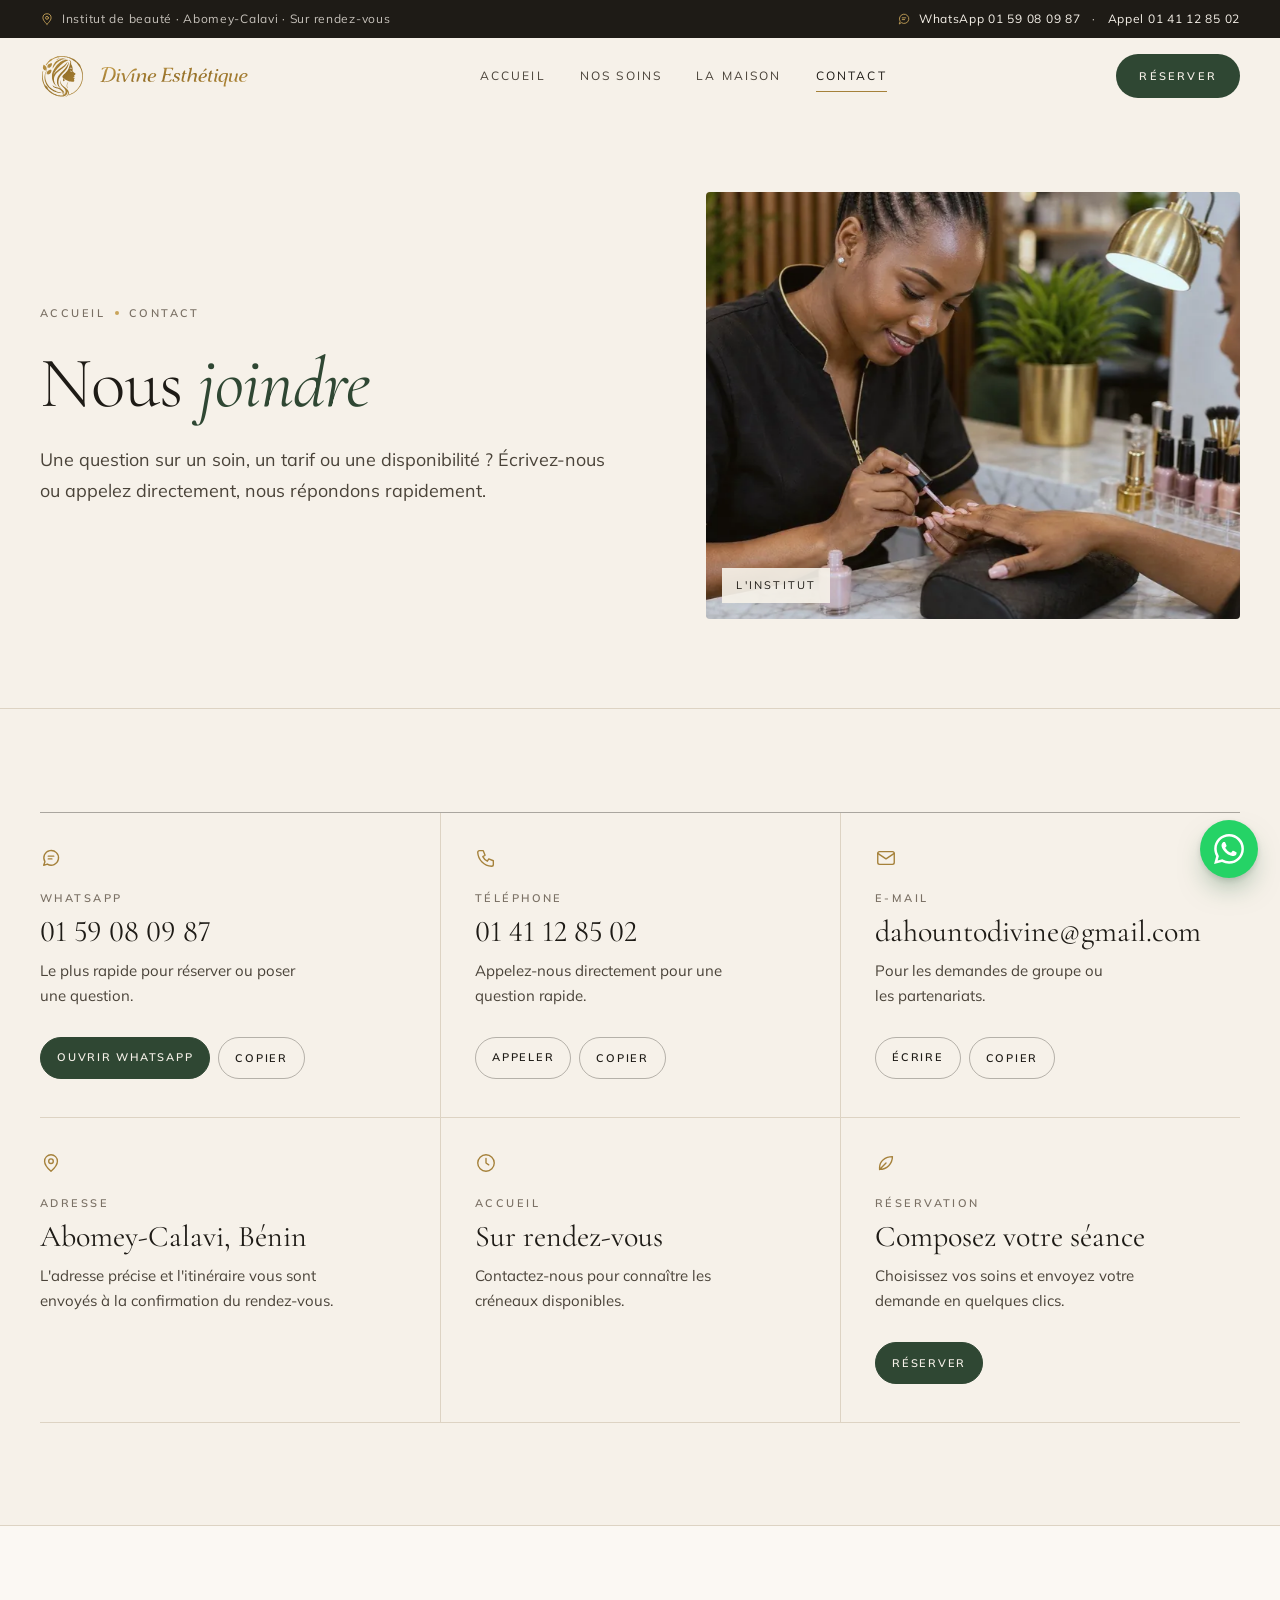
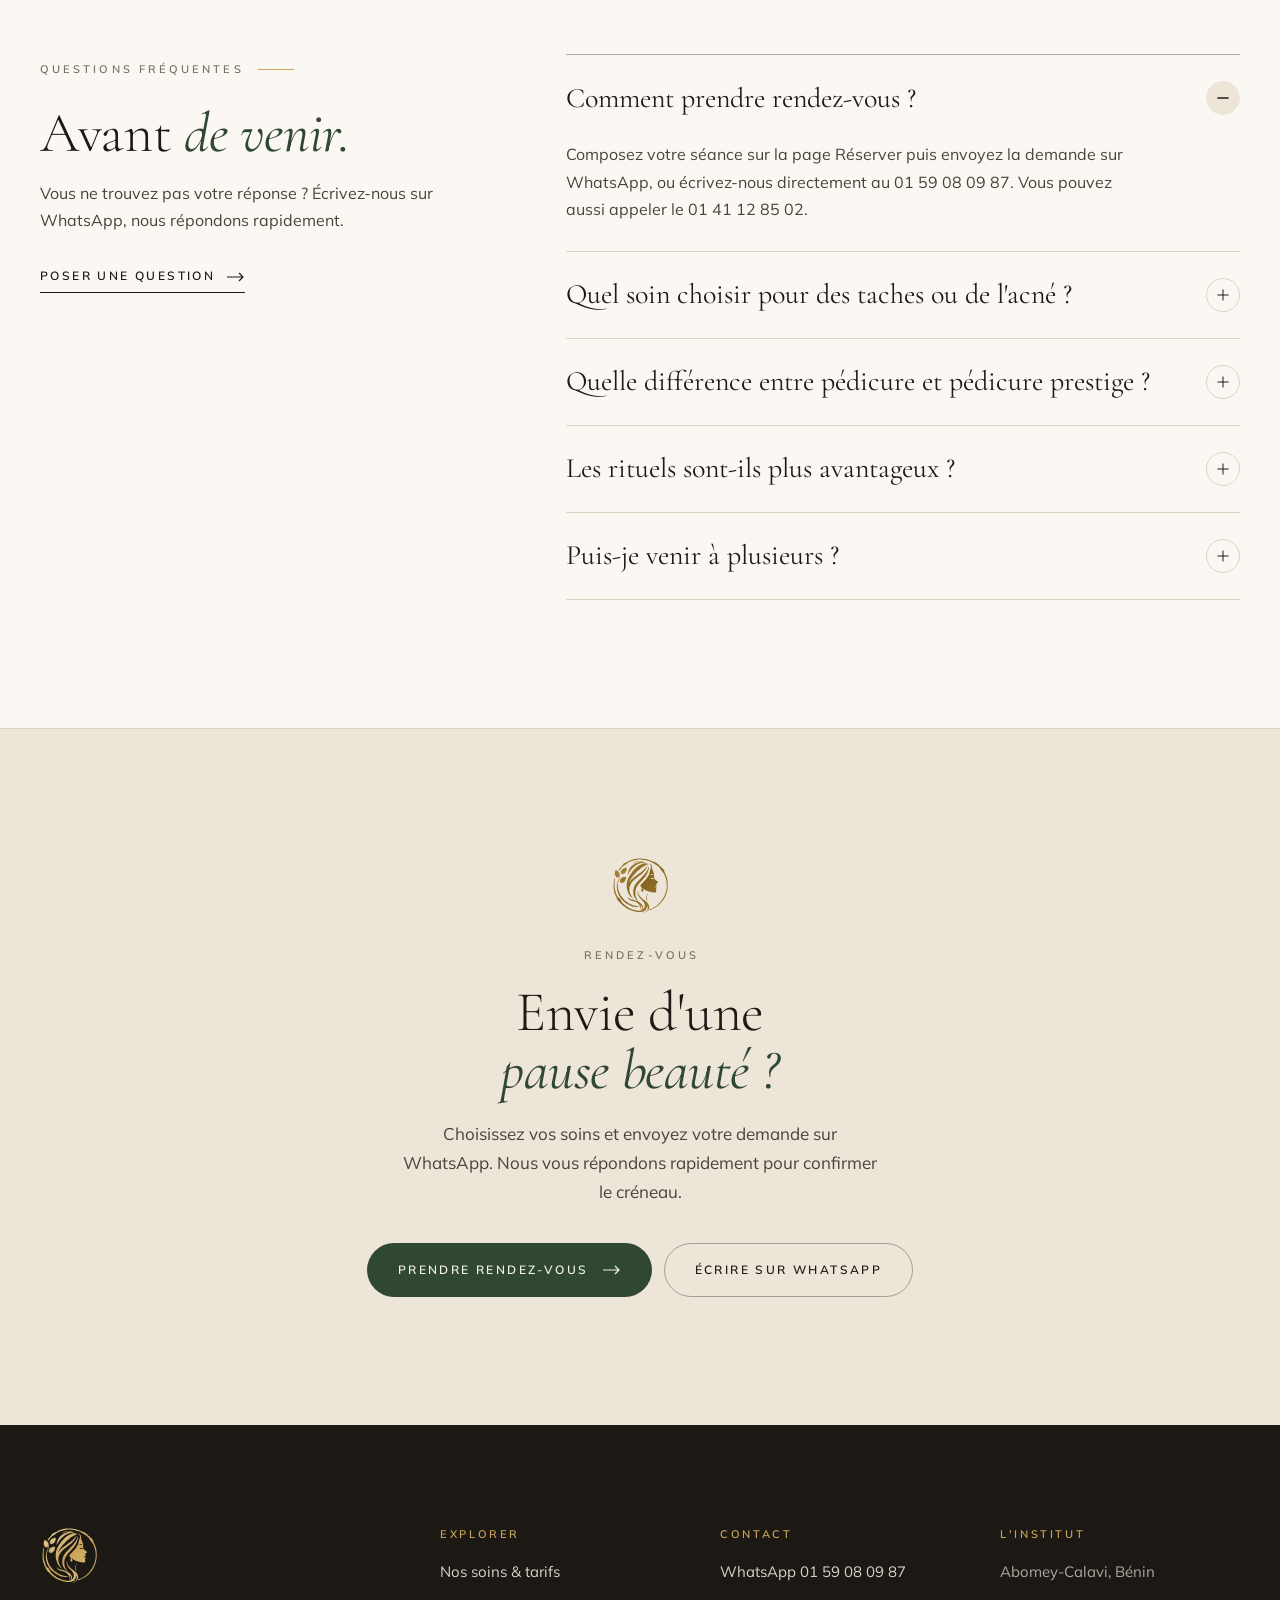
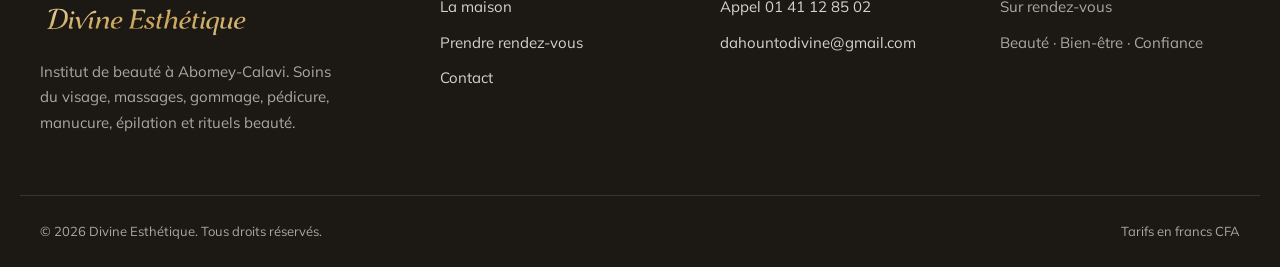
==== commit d13983f4: "Mise à jour : photos de l'institut, noms de la grille, bouton WhatsApp, animations, corrections mobi" ====
--- a/contact.html
+++ b/contact.html
@@ -19,7 +19,8 @@
 <link rel="preconnect" href="https://fonts.gstatic.com" crossorigin>
 <link rel="stylesheet" href="https://fonts.googleapis.com/css2?family=Cormorant+Garamond:ital,wght@0,300;0,400;0,500;1,300;1,400;1,500&family=Mulish:wght@400;500;600;700&display=swap">
 <link rel="stylesheet" href="style.css">
-<script type="application/ld+json">{"@context": "https://schema.org", "@type": "BeautySalon", "name": "Divine Esthétique", "description": "Institut de beauté à Abomey-Calavi : soins du visage, massages, pédicure, manucure, épilation et rituels beauté.", "image": "images/og-divine-esthetique.jpg", "telephone": "+229 01 41 12 85 02", "email": "dahountodivine@gmail.com", "priceRange": "2 000 – 35 000 FCFA", "currenciesAccepted": "XOF", "address": {"@type": "PostalAddress", "addressLocality": "Abomey-Calavi", "addressCountry": "BJ"}, "slogan": "Beauté · Bien-être · Confiance"}</script>
+<script>(function(d){d.classList.add("js");try{if(matchMedia("(prefers-reduced-motion: reduce)").matches)d.classList.add("rm");else if(!sessionStorage.getItem("de-v")){d.classList.add("first");sessionStorage.setItem("de-v","1")}}catch(e){}})(document.documentElement)</script>
+<script type="application/ld+json">{"@context": "https://schema.org", "@type": "BeautySalon", "name": "Divine Esthétique", "description": "Institut de beauté à Abomey-Calavi : soins du visage, massages, gommage, pédicure, manucure, épilation et rituels beauté.", "image": "images/og-divine-esthetique.jpg", "telephone": "+229 01 41 12 85 02", "email": "dahountodivine@gmail.com", "priceRange": "2 000 – 35 000 FCFA", "currenciesAccepted": "XOF", "address": {"@type": "PostalAddress", "addressLocality": "Abomey-Calavi", "addressCountry": "BJ"}, "slogan": "Beauté · Bien-être · Confiance"}</script>
 </head>
 <body data-page="contact">
 <svg width="0" height="0" style="position:absolute" aria-hidden="true" focusable="false"><defs>
@@ -29,12 +30,14 @@
 <symbol id="emblem" viewBox="0 0 1060 1040"><path fill-rule="evenodd" d="M590.0,1019.0C590.0,1018.1 596.2,1016.0 599.0,1016.0C599.8,1016.0 602.5,1014.9 605.0,1013.6C607.5,1012.3 610.7,1011.0 612.2,1010.6C614.7,1010.0 622.1,1006.0 628.0,1002.0C629.4,1001.0 632.3,999.3 634.5,998.2C638.4,996.2 653.9,981.5 659.2,974.7C662.4,970.7 667.2,960.3 669.7,952.2C671.9,945.0 671.9,921.5 669.6,911.8C667.9,904.5 660.4,889.7 658.6,890.3C658.0,890.5 657.4,892.4 657.2,894.6C656.4,906.4 652.5,929.2 650.4,934.8C647.7,942.1 637.9,959.4 632.9,966.1C628.8,971.4 622.2,977.5 616.0,981.7C608.8,986.5 585.7,997.8 581.4,998.5C579.3,998.9 574.4,1000.0 570.5,1001.0C557.7,1004.4 545.9,1005.2 514.5,1004.7C493.3,1004.4 481.9,1003.8 475.5,1002.7C470.6,1001.8 462.7,1000.6 458.0,1000.0C449.5,998.9 446.8,998.2 422.6,991.6C415.6,989.6 408.8,988.0 407.5,988.0C406.2,988.0 402.8,986.9 399.8,985.5C396.9,984.1 393.7,983.0 392.8,983.0C391.9,983.0 384.8,980.5 377.1,977.5C369.4,974.5 362.5,972.0 361.8,972.0C361.1,972.0 358.4,970.9 355.8,969.5C353.2,968.1 350.5,967.0 349.7,967.0C349.0,967.0 346.2,965.6 343.5,963.9C340.9,962.2 327.2,955.0 313.2,947.8C299.2,940.6 284.3,932.6 280.1,929.9C275.9,927.2 270.3,923.8 267.7,922.2C265.0,920.7 258.7,916.3 253.7,912.5C248.6,908.6 241.8,903.6 238.5,901.3C235.2,899.0 230.9,895.5 229.0,893.5C227.1,891.5 223.9,889.0 222.0,888.0C220.1,887.0 216.5,884.1 214.0,881.5C211.5,879.0 207.5,875.3 205.0,873.4C197.1,867.2 189.1,859.8 178.7,849.0C173.1,843.2 161.5,831.5 152.9,822.9C144.2,814.3 136.0,805.3 134.5,802.9C132.9,800.5 130.3,796.9 128.6,794.9C121.0,786.0 119.0,782.9 116.0,775.5C114.2,771.1 110.7,764.6 108.3,760.9C106.0,757.3 104.0,753.7 104.0,752.9C104.0,752.1 101.9,746.5 99.4,740.5C96.9,734.4 94.2,727.7 93.4,725.5C92.6,723.3 91.5,720.6 90.8,719.5C87.2,713.2 73.9,680.9 68.5,665.3C53.4,621.2 47.1,583.0 46.7,531.5C46.5,505.4 46.8,499.4 50.1,464.0C52.3,440.7 53.9,429.7 57.0,418.0C58.1,413.9 59.9,405.9 61.1,400.3C63.9,387.2 65.9,383.8 70.3,384.2C72.7,384.4 73.8,385.2 74.9,387.4C76.1,390.1 76.0,392.1 73.2,406.9C67.2,439.5 65.6,453.7 65.2,480.2C64.7,511.6 66.3,547.9 69.0,563.5C70.1,570.1 71.0,577.2 71.0,579.3C71.0,581.4 71.7,585.9 72.5,589.3C73.3,592.7 74.9,599.5 76.1,604.5C77.3,609.5 79.1,617.1 80.1,621.5C81.1,625.9 82.9,632.4 84.0,636.0C85.2,639.6 89.1,651.7 92.7,663.0C99.2,683.6 112.6,714.5 115.8,716.4C116.6,716.8 117.8,718.0 118.6,718.9C119.4,719.8 121.8,722.6 124.0,725.1C126.2,727.6 128.0,730.3 128.0,730.9C128.0,733.3 140.2,745.0 142.6,745.0C143.8,745.0 146.1,746.1 147.7,747.4C149.2,748.7 151.6,750.1 152.9,750.5C154.5,751.0 156.1,753.1 158.0,757.4C159.5,760.7 161.7,764.3 162.9,765.4C164.0,766.4 165.4,768.7 166.0,770.5C166.7,772.6 168.1,774.2 169.8,774.9C171.3,775.5 174.1,778.1 176.0,780.6C177.9,783.1 180.5,786.4 181.8,788.0C184.9,791.9 186.1,796.3 185.4,801.4C184.9,804.9 185.3,806.2 187.9,810.0C189.6,812.5 191.0,815.0 191.0,815.6C191.0,816.2 192.1,817.6 193.5,818.8C194.9,820.0 196.0,821.8 196.0,822.7C196.0,823.6 199.3,827.7 203.2,831.6C207.2,835.6 211.7,840.1 213.1,841.7C214.5,843.2 218.7,847.6 222.6,851.3C226.4,855.1 230.2,858.8 231.0,859.6C238.8,867.4 256.2,881.6 263.9,886.5C266.5,888.1 269.9,890.5 271.6,891.8C273.2,893.1 278.7,896.9 283.9,900.3C302.0,912.3 303.7,913.5 307.4,916.7C309.4,918.5 315.4,922.1 320.8,924.7C326.1,927.2 336.3,932.5 343.3,936.3C350.3,940.1 358.7,944.1 361.8,945.0C364.9,946.0 372.8,949.1 379.2,951.9C385.7,954.7 391.5,957.0 392.1,957.0C392.7,957.0 395.8,958.1 398.9,959.4C404.7,961.9 427.4,969.0 439.5,972.0C443.4,973.0 453.9,975.0 463.0,976.4C472.1,977.9 482.0,979.6 485.0,980.3C492.1,981.9 523.7,981.8 526.6,980.2C527.7,979.6 532.9,978.2 538.1,977.1C549.6,974.6 560.1,971.7 561.8,970.7C563.7,969.5 563.2,967.0 561.1,967.0C560.0,967.0 558.0,966.6 556.6,966.0L554.0,965.0L557.5,960.4C562.0,954.5 565.0,948.7 565.0,945.8C565.1,944.5 565.7,942.4 566.5,941.0C570.5,934.0 567.1,915.1 558.9,899.1C553.8,889.0 540.6,877.3 544.8,886.5C547.0,891.3 549.1,903.5 549.6,915.0C550.2,926.2 550.1,926.8 546.6,938.5C544.5,945.1 542.2,951.5 541.4,952.8C539.5,955.7 537.4,955.1 537.7,951.9C537.8,950.6 538.4,944.1 539.0,937.5C540.5,920.8 537.9,906.4 531.5,896.8C530.1,894.7 529.0,892.3 529.0,891.5C529.0,889.2 525.4,882.5 522.1,878.7C520.5,876.9 516.3,871.5 512.8,866.8C499.4,848.6 470.4,827.4 451.3,821.7C448.4,820.8 444.1,819.0 441.7,817.6C439.3,816.2 436.6,815.0 435.7,815.0C434.8,815.0 430.1,813.7 425.3,812.0C420.4,810.4 412.9,808.4 408.5,807.5C397.2,805.4 389.1,803.4 376.5,799.5C370.4,797.6 364.1,795.8 362.3,795.5C360.6,795.1 358.6,794.2 357.9,793.4C357.3,792.6 353.3,790.2 349.1,788.0C327.8,776.9 307.0,753.4 302.6,735.8C301.6,731.3 304.3,732.3 310.8,738.8C318.3,746.2 332.3,756.0 342.0,760.7C356.6,767.7 361.9,770.0 363.0,770.0C363.7,770.0 368.6,771.8 373.9,773.9C379.2,776.0 386.2,778.1 389.5,778.5C392.8,778.9 399.6,780.2 404.5,781.5C409.4,782.8 416.2,784.3 419.5,785.0C425.8,786.2 435.1,788.9 443.5,792.0C446.2,793.0 454.1,795.7 461.0,797.9C477.3,803.2 488.7,808.0 497.0,813.0C500.6,815.2 504.3,817.0 505.2,817.0C506.1,817.0 508.1,818.0 509.7,819.3C511.2,820.6 513.8,822.4 515.4,823.4C517.1,824.5 522.8,829.1 528.3,833.7C533.7,838.3 539.9,843.2 541.9,844.5C549.4,849.4 563.6,865.1 568.8,874.5C571.6,879.5 574.8,884.8 576.0,886.3C581.4,893.2 585.6,913.4 584.6,928.0C584.1,936.4 583.5,938.5 580.0,945.5C577.9,949.9 574.1,955.8 571.6,958.7C564.9,966.2 565.5,967.8 573.3,963.9C580.4,960.3 591.2,951.6 596.8,944.9C605.3,934.7 609.7,926.3 613.6,912.8C616.8,901.5 617.1,899.4 617.1,887.5C617.1,867.4 614.4,856.1 606.1,841.0C594.5,819.9 590.8,815.2 567.4,791.1C525.8,748.3 510.1,728.2 496.0,699.5C490.9,689.3 487.3,665.8 488.3,649.2C488.7,640.9 491.6,616.2 492.6,611.0C493.8,605.6 494.9,612.0 495.9,629.6C496.9,647.3 499.0,660.4 503.0,673.5C506.1,683.4 513.0,697.1 517.5,701.9C519.8,704.4 522.8,708.6 524.3,711.1C527.6,716.9 540.8,731.3 551.9,741.1C556.5,745.2 563.7,751.6 568.0,755.5C578.8,765.2 582.1,767.9 601.5,782.4C610.9,789.5 619.9,796.5 621.5,798.0C623.1,799.6 626.4,802.1 628.7,803.7C634.6,807.6 650.6,821.9 660.6,832.1C684.0,855.9 698.6,888.6 697.9,915.5C697.7,925.1 695.2,938.6 692.9,942.9C691.9,944.9 691.0,947.2 691.0,948.0C691.0,948.8 689.6,951.5 688.0,954.0C686.3,956.5 684.0,960.5 682.9,962.9C680.1,969.2 660.7,988.3 649.7,995.6C640.4,1001.8 631.8,1006.8 626.0,1009.5C624.1,1010.3 619.9,1012.4 616.7,1014.1C613.5,1015.8 608.5,1017.8 605.7,1018.6C599.7,1020.2 590.0,1020.5 590.0,1019.0Z M692.0,972.0C685.8,965.8 691.9,961.4 721.0,950.6C726.2,948.7 732.3,946.4 734.5,945.5C736.7,944.6 739.8,943.3 741.5,942.7C746.8,940.6 769.4,928.7 772.5,926.4C774.1,925.2 777.3,923.5 779.5,922.6C781.7,921.6 784.4,920.0 785.5,919.0C786.6,918.0 789.1,916.4 791.1,915.6C793.1,914.8 798.5,911.3 803.3,907.8C808.0,904.3 814.1,899.9 817.0,898.0C830.2,889.0 844.3,878.0 853.0,870.0C858.2,865.2 863.2,860.9 864.1,860.4C866.6,859.0 897.8,828.4 903.5,821.7C918.7,803.9 942.9,770.9 945.7,764.2C946.5,762.2 948.2,759.4 949.5,758.0C950.8,756.6 956.5,746.4 962.2,735.3C967.9,724.1 973.7,712.6 975.2,709.8C976.7,706.9 978.4,702.7 979.1,700.5C979.7,698.3 981.7,693.1 983.5,689.0C985.3,684.9 987.7,679.2 988.8,676.5C990.0,673.8 992.3,668.3 993.9,664.4C995.6,660.4 998.3,651.9 1000.0,645.4C1001.7,638.8 1003.7,632.1 1004.4,630.5C1005.2,628.9 1006.1,625.2 1006.5,622.5C1006.9,619.8 1008.2,613.2 1009.5,608.0C1011.8,598.6 1012.2,596.2 1016.1,568.0C1020.1,540.1 1019.6,473.0 1015.4,460.2C1014.6,457.9 1014.0,454.0 1014.0,451.6C1014.0,443.6 1009.2,419.6 1004.2,402.5C1001.4,393.1 998.3,381.6 997.1,376.9C996.0,372.1 993.2,363.8 990.9,358.4C988.6,352.9 985.7,345.4 984.4,341.5C981.0,331.7 979.1,327.4 974.8,320.3C972.8,316.9 969.7,311.5 968.0,308.3C962.4,298.0 959.4,293.1 956.9,290.3C955.5,288.7 950.9,282.2 946.6,275.8C942.3,269.3 938.5,264.0 938.1,264.0C937.7,264.0 935.7,261.6 933.5,258.7C931.4,255.9 928.5,252.3 927.1,250.9C919.1,242.7 917.2,240.2 916.5,237.3C916.1,235.4 913.1,231.0 908.9,226.3C905.1,222.0 900.7,216.2 899.0,213.4C895.3,207.1 878.4,186.0 875.6,184.1C874.4,183.3 871.2,180.5 868.5,177.8C861.3,170.9 845.6,157.4 842.3,155.4C840.8,154.4 837.0,151.7 834.0,149.4C828.1,144.9 811.8,134.9 803.2,130.6C800.3,129.1 796.9,126.8 795.7,125.4C793.0,122.3 785.3,117.8 777.9,115.0C774.7,113.9 770.2,111.2 767.7,109.0C765.2,106.8 761.1,104.1 758.6,103.0C756.0,101.9 750.5,99.0 746.3,96.4C738.2,91.5 735.5,90.2 718.5,83.3C712.5,80.8 705.2,77.9 702.5,76.8C699.8,75.6 693.9,73.7 689.5,72.5C685.1,71.2 677.6,68.8 672.8,67.1C668.0,65.4 657.9,62.6 650.3,61.0C642.7,59.4 632.5,57.2 627.5,56.1C615.7,53.6 595.3,50.5 573.5,48.1C550.1,45.4 500.8,46.2 485.5,49.5C481.6,50.3 471.5,51.9 463.0,53.1C442.7,55.8 430.9,58.2 417.5,62.5C411.4,64.4 405.4,66.0 404.0,66.0C402.6,66.0 400.6,66.6 399.5,67.4C398.4,68.1 394.8,69.3 391.5,70.0C388.2,70.7 382.6,72.5 379.0,74.0C375.4,75.6 371.1,77.2 369.5,77.6C367.9,78.0 364.0,79.5 361.0,81.0C358.0,82.5 352.8,84.8 349.6,86.1C339.4,90.2 307.7,106.2 302.5,109.9C299.8,111.8 295.9,114.8 294.0,116.5C292.1,118.2 289.1,120.1 287.3,120.9C285.5,121.6 283.7,123.4 283.0,125.1C281.6,128.4 272.5,137.0 270.4,137.0C269.7,137.0 266.1,139.2 262.5,142.0C252.4,149.6 245.1,154.4 238.4,157.8C235.0,159.5 230.1,162.3 227.5,164.1C222.0,167.8 201.3,187.1 197.0,192.5C195.3,194.6 193.0,197.3 191.8,198.5C190.5,199.8 187.7,203.0 185.5,205.6C183.3,208.2 179.8,212.3 177.6,214.7C175.5,217.1 172.6,220.8 171.1,222.9C166.1,230.4 151.8,247.1 149.5,248.2C144.2,250.6 138.0,246.3 138.0,240.3C138.0,236.4 142.9,227.8 150.1,219.0C152.1,216.5 156.3,211.1 159.3,207.0C167.9,195.4 176.2,185.0 180.0,181.1C181.9,179.1 185.6,174.9 188.2,171.6C193.4,165.2 199.2,158.6 208.9,148.0C212.4,144.2 216.7,139.1 218.4,136.7C228.4,122.6 232.3,118.0 236.8,115.4C239.4,114.0 242.4,111.9 243.5,110.9C244.6,110.0 248.2,108.2 251.5,106.9C254.8,105.7 257.9,104.4 258.5,104.0C259.1,103.6 261.8,102.7 264.7,102.1C269.5,101.1 293.4,89.9 299.0,85.9C301.3,84.3 308.7,80.4 337.9,65.4C343.6,62.4 349.4,60.0 350.8,60.0C352.1,60.0 354.7,59.1 356.5,58.0C360.3,55.6 397.4,43.2 404.0,42.0C409.5,41.0 436.4,34.4 440.5,33.0C442.1,32.4 450.7,31.0 459.5,29.8C473.9,27.9 480.1,27.6 520.5,27.7C560.7,27.7 567.3,27.9 582.5,29.9C591.9,31.0 601.8,32.3 604.5,32.5C607.2,32.8 612.2,33.5 615.5,34.0C618.8,34.5 628.0,35.8 636.0,37.0C644.0,38.2 653.4,40.0 657.0,41.0C660.6,42.1 670.7,45.0 679.5,47.5C688.3,50.1 697.1,52.7 699.0,53.4C700.9,54.2 706.1,55.7 710.5,56.9C714.9,58.2 721.2,60.3 724.5,61.7C733.8,65.6 752.6,72.8 762.0,76.2C766.7,77.9 771.6,80.0 773.0,80.9C775.8,82.8 778.1,83.9 789.8,88.6C794.4,90.5 799.2,92.0 800.4,92.0C801.7,92.0 803.2,92.6 803.8,93.3C805.4,95.2 815.9,99.8 820.1,100.5C822.9,100.9 824.4,101.9 826.4,105.0C828.3,107.8 829.7,109.0 831.5,109.0C833.2,109.0 835.7,111.0 840.2,116.0C845.0,121.4 847.4,123.3 850.5,124.1C854.5,125.2 858.0,127.5 858.0,129.2C858.0,131.1 866.3,139.9 869.2,141.1C870.9,141.8 873.0,143.5 873.9,145.0C876.8,149.8 882.5,155.5 887.1,158.2C889.8,159.8 892.8,162.8 894.6,165.5C897.5,170.2 904.0,174.6 906.5,173.6C907.2,173.4 908.7,175.0 910.1,177.8C911.4,180.4 913.6,183.0 914.9,183.6C916.2,184.3 919.3,186.8 921.9,189.2C924.4,191.7 928.3,195.0 930.5,196.6C935.1,199.9 956.0,220.9 956.0,222.1C956.0,222.6 958.5,225.7 961.5,229.0C968.7,236.9 974.5,248.6 973.6,253.8C972.9,258.2 974.6,264.9 977.0,267.0C977.9,267.9 978.9,270.8 979.3,273.8C979.7,277.2 982.1,283.5 986.5,292.5C990.1,300.0 993.0,306.8 993.0,307.8C993.0,308.8 994.5,312.1 996.3,315.1C1001.0,323.0 1004.4,330.3 1007.8,340.5C1009.5,345.4 1012.2,352.5 1013.9,356.2C1019.3,368.2 1027.8,401.9 1030.0,419.5C1030.6,424.5 1031.3,429.2 1031.5,430.0C1032.2,432.3 1034.0,455.4 1035.0,473.5C1036.9,511.0 1036.2,538.6 1032.0,580.5C1030.5,596.4 1026.4,617.3 1022.0,632.0C1020.9,635.6 1019.3,641.6 1018.4,645.5C1016.3,654.7 1011.4,670.5 1008.9,675.6C1007.9,677.8 1007.0,680.4 1007.0,681.3C1007.0,682.2 1003.8,690.5 999.9,699.7C996.0,709.0 991.7,719.3 990.4,722.7C989.1,726.2 986.9,730.7 985.6,732.9C984.2,735.0 982.4,738.4 981.6,740.4C980.8,742.4 978.6,746.4 976.7,749.3C974.8,752.1 971.6,757.4 969.6,761.0C967.6,764.6 963.0,771.5 959.5,776.5C956.0,781.5 950.3,789.5 946.8,794.4C937.4,807.8 918.1,830.7 905.8,843.1C902.1,846.9 898.3,851.1 897.4,852.5C893.8,858.0 854.5,892.0 842.7,900.0C839.8,901.9 833.8,906.2 829.5,909.6C825.1,913.0 819.5,916.7 817.0,918.0C814.5,919.2 810.9,921.5 809.0,922.9C807.1,924.4 803.2,926.9 800.5,928.5C797.8,930.0 794.6,932.0 793.5,933.0C789.8,936.2 756.6,952.1 742.2,957.5C738.8,958.9 732.2,961.7 727.7,964.0C723.0,966.3 714.4,969.3 707.3,971.0C692.9,974.6 694.5,974.5 692.0,972.0Z M430.0,910.0C419.3,908.2 409.8,906.3 394.0,902.6C390.4,901.8 383.2,899.5 378.0,897.7C372.8,895.8 366.9,894.0 364.9,893.6C362.8,893.2 359.5,891.8 357.4,890.3C355.2,888.9 351.7,887.3 349.5,886.8C347.4,886.3 343.1,884.4 340.0,882.6C334.6,879.3 312.6,868.0 311.7,868.0C311.2,868.0 305.3,864.1 281.0,848.1C278.0,846.1 273.7,843.0 271.6,841.3C269.4,839.5 267.1,838.0 266.4,838.0C265.0,838.0 255.7,830.6 245.5,821.2C241.7,817.7 235.2,811.8 231.2,808.2C220.0,798.0 191.2,769.1 188.2,765.1C186.7,763.1 183.4,758.9 180.8,755.7C178.1,752.5 176.0,749.5 176.0,749.0C176.0,748.6 173.8,745.8 171.2,742.8C165.5,736.5 156.6,723.0 154.6,717.4C153.8,715.3 148.7,704.3 143.3,693.0C137.8,681.7 132.8,670.7 132.1,668.5C131.4,666.3 128.8,659.3 126.4,653.0C124.0,646.7 121.7,639.9 121.4,638.0C121.0,636.1 120.0,633.1 119.0,631.5C118.0,629.9 117.0,626.5 116.6,624.0C116.2,621.5 115.0,616.6 114.0,613.0C111.7,605.4 110.0,592.5 107.1,561.5C105.7,547.4 107.1,513.3 109.4,504.1C110.2,501.0 111.3,494.0 112.0,488.5C112.6,483.0 113.7,476.0 114.5,473.0C115.2,470.0 116.1,465.2 116.5,462.5C116.9,459.8 117.7,456.6 118.3,455.5C118.9,454.4 120.6,449.4 122.1,444.5C126.0,431.4 130.5,420.3 134.2,414.6C135.9,411.8 139.4,405.7 142.0,401.0C144.6,396.3 148.1,390.2 149.8,387.5C151.6,384.8 153.8,381.1 154.8,379.5C155.7,377.9 158.7,374.2 161.4,371.5C165.5,367.4 166.5,366.8 166.8,368.3C167.2,370.0 160.3,385.9 157.0,391.0C152.4,397.9 140.5,423.2 139.5,427.9C139.1,429.7 137.8,433.5 136.5,436.4C135.3,439.2 134.0,443.5 133.6,446.0C133.2,448.5 132.1,453.2 131.0,456.5C126.3,471.2 124.5,486.9 124.6,513.5C124.6,533.9 124.9,539.5 126.3,544.2C127.2,547.3 128.0,552.0 128.0,554.8C128.0,559.7 131.9,583.4 134.1,592.0C134.8,594.5 137.3,603.0 139.7,610.8C142.0,618.7 144.0,625.7 144.0,626.3C144.0,628.7 158.9,664.4 163.5,673.1C164.9,675.7 166.0,678.5 166.0,679.4C166.0,681.3 174.8,696.2 179.7,702.6C181.5,705.0 184.0,709.1 185.4,711.7C186.7,714.3 190.1,719.2 192.9,722.5C195.7,725.7 198.0,728.7 198.0,729.0C198.0,730.5 226.3,765.0 232.9,771.5C234.5,773.1 240.0,778.7 245.1,783.8C250.2,788.9 259.5,796.9 265.9,801.7C272.3,806.5 278.8,811.5 280.3,812.9C281.9,814.3 288.0,818.9 293.9,823.0C299.9,827.1 306.5,831.8 308.6,833.3C312.9,836.5 326.8,844.3 343.5,853.0C349.6,856.2 355.9,859.5 357.5,860.4C359.1,861.3 365.7,864.3 372.0,867.0C378.3,869.8 385.8,873.2 388.5,874.5C402.8,881.4 433.1,889.4 460.0,893.2C474.9,895.3 503.4,896.1 517.2,894.9C520.8,894.6 524.4,894.6 525.0,895.0C525.7,895.4 521.4,898.1 514.5,901.5C499.1,909.0 488.5,911.0 461.0,911.6C445.2,911.9 439.3,911.6 430.0,910.0Z M494.3,804.7C487.7,802.0 484.6,799.4 465.5,780.6C456.0,771.2 448.4,762.8 445.6,758.5C443.1,754.6 439.5,749.4 437.7,746.8C435.8,744.2 433.2,739.6 432.0,736.5C430.7,733.3 427.7,727.3 425.3,723.1C422.9,718.9 420.7,714.4 420.4,713.0C420.2,711.6 418.4,705.5 416.4,699.4C411.7,684.4 410.4,676.3 409.0,650.5C407.0,614.9 410.7,579.9 418.4,560.6C419.8,557.0 421.0,553.5 421.0,552.6C421.0,547.7 439.8,508.1 444.6,502.8C445.8,501.5 447.5,498.9 448.5,497.0C449.4,495.1 455.5,486.5 461.8,478.0C475.8,459.4 502.9,430.0 541.6,391.5C557.1,376.1 572.4,360.4 575.6,356.5C578.7,352.6 584.1,346.5 587.4,342.9C603.2,325.7 617.1,309.1 622.9,300.7C624.7,298.1 627.6,294.5 629.3,292.7C634.6,287.3 639.5,280.9 643.7,273.5C646.0,269.6 649.1,264.7 650.7,262.5C652.3,260.3 655.5,254.4 657.9,249.5C660.2,244.6 665.1,234.7 668.7,227.5C672.3,220.3 676.0,212.2 677.0,209.5C678.0,206.8 680.2,200.7 681.8,196.0C683.5,191.3 685.6,185.0 686.4,181.9C687.3,178.8 688.9,175.2 689.9,173.9L691.9,171.5L693.5,175.4C695.4,179.8 694.9,195.1 692.5,205.0C691.8,208.0 690.9,212.5 690.6,215.0C690.2,217.4 688.8,223.3 687.6,228.0C686.3,232.7 684.5,239.2 683.7,242.5C682.3,248.0 676.6,264.0 669.2,283.1C666.0,291.5 655.1,312.7 651.5,317.5C650.3,319.1 647.9,323.2 646.1,326.5C642.4,333.6 637.1,341.8 631.4,349.2C629.2,352.1 626.7,355.6 626.0,357.0C623.3,362.4 612.0,376.1 601.0,387.5C598.4,390.2 594.8,394.5 593.1,397.0C591.3,399.5 587.7,403.8 584.9,406.5C582.1,409.2 572.8,418.9 564.2,428.0C555.6,437.1 544.0,449.1 538.5,454.7C533.0,460.4 526.2,467.6 523.3,470.8C520.4,473.9 515.7,479.2 512.7,482.5C509.7,485.8 504.6,492.1 501.4,496.4C498.2,500.7 493.9,506.4 492.0,508.9C486.7,515.8 480.7,525.5 475.5,535.5C472.9,540.5 469.5,546.0 467.9,547.8C466.3,549.6 465.0,551.8 465.0,552.6C465.0,553.5 462.9,559.4 460.4,565.8C454.4,581.1 450.3,593.5 449.7,598.5C449.4,600.7 448.0,609.5 446.5,618.0C444.0,632.6 443.8,634.8 444.3,657.0C444.7,674.3 445.3,683.8 446.9,693.0C448.0,699.9 449.0,707.4 449.0,709.8C449.0,712.1 449.9,715.8 451.0,718.0C452.1,720.2 453.0,722.7 453.0,723.5C453.0,728.4 473.0,768.5 478.8,775.3C481.3,778.1 484.4,782.3 485.8,784.5C487.1,786.7 489.9,790.3 492.0,792.5C496.9,797.7 501.4,805.0 500.3,806.0C499.9,806.5 497.1,805.9 494.3,804.7Z M671.5,802.8C668.0,800.9 662.0,794.8 655.3,786.3C650.1,779.6 648.4,776.4 646.3,769.8C643.8,761.8 643.8,760.9 644.3,741.5L644.8,721.5L650.3,705.5C653.4,696.7 657.4,686.8 659.4,683.5C665.0,674.1 674.0,662.3 676.6,661.1C677.9,660.5 679.0,660.2 679.0,660.4C679.0,660.7 675.9,666.8 672.2,674.2C657.4,703.2 654.5,713.9 654.7,739.5C654.8,765.4 658.7,779.0 669.9,792.6C676.4,800.5 677.3,806.0 671.5,802.8Z M393.5,753.4C386.0,748.0 349.0,712.0 349.0,710.0C349.0,709.5 346.2,705.6 342.7,701.3C333.4,689.8 323.1,674.0 321.5,668.8C321.1,667.6 319.5,664.0 318.0,661.0C314.5,654.1 310.1,642.2 306.5,630.5C305.0,625.5 301.8,615.6 299.5,608.5C289.2,577.1 286.2,552.4 287.4,509.0C288.5,471.4 291.3,451.0 298.0,431.0C306.4,405.8 312.2,391.9 319.8,377.8C322.6,372.5 325.0,367.8 325.0,367.5C325.0,367.1 326.5,364.8 328.2,362.2C331.5,357.6 336.1,349.5 343.9,334.7C346.2,330.4 350.7,322.9 354.0,318.2C371.4,292.6 380.3,280.3 387.5,271.5C391.9,266.2 397.4,259.3 399.8,256.3C407.7,246.0 437.9,214.0 439.8,214.0C440.3,214.0 441.3,212.8 442.1,211.3C442.9,209.9 445.3,207.4 447.5,205.8C449.7,204.2 454.4,200.1 458.0,196.7C470.0,185.4 488.6,170.5 497.9,164.8C500.8,163.0 506.6,159.2 510.9,156.4C515.1,153.6 520.1,150.5 522.0,149.5C523.9,148.6 526.4,147.0 527.5,146.0C534.1,140.2 581.8,121.2 596.6,118.6C601.5,117.7 608.4,116.3 612.0,115.5C634.0,110.7 655.8,113.6 673.2,123.7C687.5,132.1 687.3,136.0 672.6,136.0C665.1,136.0 661.9,136.5 654.9,138.9C638.0,144.7 602.0,163.6 585.0,175.7C580.3,179.0 575.4,182.3 574.0,183.0C572.6,183.7 569.6,185.9 567.4,187.9C565.1,189.9 560.6,193.4 557.4,195.7C554.1,198.0 547.6,203.4 542.8,207.7C527.8,221.1 517.9,229.4 514.5,231.5C512.7,232.6 506.8,237.8 501.4,243.1C489.8,254.4 479.1,264.0 478.0,264.0C475.3,264.0 402.8,342.9 395.3,354.1C393.6,356.6 391.4,359.2 390.5,360.0C389.5,360.8 387.0,364.1 384.7,367.5C382.5,370.8 379.0,375.3 377.1,377.5C375.1,379.7 371.1,385.3 368.2,390.0C365.3,394.7 359.8,403.4 356.0,409.5C341.8,432.1 329.2,458.3 327.5,469.0L326.8,473.5L329.2,471.2C330.6,470.0 332.3,467.7 333.1,466.2C334.5,463.4 338.5,457.1 344.2,448.7C352.0,437.2 364.8,422.4 379.6,407.9C396.2,391.5 411.4,377.8 416.5,374.6C418.1,373.5 420.1,371.8 420.8,370.8C421.6,369.8 423.9,367.8 426.0,366.5C428.1,365.2 432.1,362.1 434.8,359.8C437.6,357.4 441.5,354.4 443.5,353.0C445.6,351.6 449.1,348.9 451.4,346.9C455.2,343.5 462.4,338.5 470.4,333.5C472.2,332.4 475.1,330.3 476.8,328.8C478.5,327.4 482.8,324.5 486.2,322.4C492.0,319.0 496.6,315.5 513.3,302.3C516.4,299.8 522.0,295.8 525.8,293.4C533.9,288.2 542.4,282.0 555.0,271.9C560.2,267.8 566.5,263.0 569.0,261.3C571.5,259.6 576.6,255.4 580.5,252.0C584.4,248.6 589.7,244.0 592.4,241.7C608.3,227.9 627.6,208.5 635.7,197.8C637.2,195.8 642.7,188.6 647.9,181.8C658.7,167.5 661.9,164.0 663.7,164.0C667.7,164.0 665.7,172.9 658.3,188.0C646.2,212.9 634.0,232.6 621.9,246.4C620.0,248.7 616.2,253.4 613.5,257.0C607.5,264.9 573.7,299.0 566.0,304.8C563.0,307.1 557.8,311.4 554.4,314.3C541.4,325.5 534.1,331.6 531.2,333.5C525.7,337.1 518.7,342.4 512.6,347.5C509.3,350.2 503.8,354.5 500.3,357.0C496.9,359.5 489.0,365.1 482.9,369.5C476.8,373.9 468.2,380.5 463.8,384.2C459.5,387.9 454.3,392.2 452.2,393.7C450.2,395.3 442.8,401.4 435.8,407.5C428.9,413.6 419.9,421.2 416.0,424.5C412.0,427.8 403.4,436.6 396.7,444.0C383.4,458.9 377.5,467.2 360.9,495.0C359.1,498.0 356.6,502.0 355.3,503.9C354.0,505.8 353.0,508.0 353.0,509.0C353.0,509.9 351.9,512.8 350.5,515.4C347.1,521.9 340.1,545.3 338.4,556.4C334.0,584.3 336.2,623.0 343.6,648.0C351.6,674.8 356.9,687.6 365.1,700.3C368.3,705.3 371.0,709.9 371.0,710.5C371.0,711.5 373.2,715.0 383.9,730.9C385.2,732.9 389.1,737.7 392.4,741.7C402.9,754.0 405.1,757.8 402.4,758.7C401.8,758.9 397.8,756.5 393.5,753.4Z M771.5,647.0C767.1,646.5 761.4,645.7 758.9,645.1C756.3,644.5 750.0,643.6 744.9,643.0C732.6,641.7 692.4,631.8 679.0,626.8C673.2,624.6 666.0,622.0 662.9,621.1C659.9,620.1 656.3,618.6 654.9,617.7C653.6,616.8 650.7,615.4 648.5,614.6C646.3,613.9 639.8,610.6 634.0,607.5C628.2,604.3 621.5,600.7 619.0,599.5C616.4,598.2 611.5,594.4 608.0,591.0C604.4,587.6 599.5,583.8 597.0,582.5C594.5,581.2 591.5,578.6 590.2,576.7C587.8,573.1 581.6,569.1 580.3,570.3C579.2,571.4 582.6,580.6 586.5,587.0C599.4,608.3 593.5,631.9 575.3,632.0C562.9,632.0 556.7,628.0 553.4,617.7C551.3,610.9 551.9,606.2 556.6,595.0C561.9,582.2 566.0,570.0 566.0,566.9C566.0,563.3 563.4,560.3 558.0,557.6C552.9,555.1 547.5,548.6 542.8,539.5C538.3,530.8 537.7,520.6 541.4,512.8C542.8,509.8 544.0,507.0 544.0,506.7C544.0,506.3 547.3,501.6 551.4,496.2C556.0,490.1 566.1,479.5 578.6,467.5C609.0,438.3 631.1,415.1 641.9,401.0C643.8,398.5 647.7,394.0 650.6,391.0C653.4,387.9 656.7,383.5 657.9,381.2C659.1,378.8 660.7,376.7 661.5,376.4C663.5,375.6 670.6,363.8 678.5,348.0C682.2,340.6 686.6,332.0 688.1,329.0C689.7,326.0 691.7,321.0 692.6,318.0C693.5,315.0 695.7,308.9 697.4,304.5C700.9,296.0 702.3,291.4 704.5,281.0C705.2,277.4 707.2,270.8 708.8,266.3C710.4,261.9 712.1,256.2 712.5,253.8C712.9,251.5 714.2,244.8 715.5,239.0C716.7,233.2 718.3,225.8 718.9,222.6C719.5,219.3 721.7,213.0 723.9,208.6C729.7,196.7 731.5,185.0 730.1,169.2C729.5,162.5 728.6,156.0 728.1,154.7C727.3,152.7 721.5,143.5 713.3,131.5C712.1,129.7 709.6,127.3 707.7,126.1C704.5,124.1 703.0,122.2 703.0,119.9C703.0,118.0 709.8,119.0 713.1,121.5C715.0,122.8 717.6,124.7 719.0,125.7C720.4,126.6 723.7,129.4 726.4,131.7C729.0,134.1 731.6,136.0 732.1,136.0C732.6,136.0 733.7,137.5 734.6,139.2C735.5,141.0 737.7,144.1 739.5,146.1C744.0,151.1 748.5,163.6 750.3,176.0C751.5,184.6 751.6,189.6 750.8,203.8L749.8,221.0L752.3,225.3C755.6,231.1 761.4,240.7 764.4,245.5C768.7,252.5 777.1,275.0 780.7,289.0C784.2,303.1 787.8,332.3 789.9,363.0L790.9,378.5L788.5,380.6C785.6,383.3 779.2,384.1 758.6,384.5C746.6,384.7 741.4,384.4 737.6,383.3C731.4,381.4 719.9,381.0 719.3,382.6C718.4,385.1 724.4,389.8 735.3,395.4L746.9,401.2L756.7,401.4C766.3,401.5 766.7,401.4 773.4,397.7C777.2,395.6 781.6,392.8 783.2,391.5C784.8,390.1 787.0,389.0 787.9,389.0C790.8,389.0 794.9,392.8 797.5,397.9C798.8,400.5 800.6,403.2 801.5,404.0C802.4,404.8 804.4,407.2 806.0,409.5C807.5,411.7 811.8,416.0 815.5,419.0C819.3,422.0 824.4,426.3 826.9,428.5C829.4,430.7 834.8,434.8 838.9,437.5C848.5,443.9 857.7,452.7 858.5,456.3C860.4,464.0 853.6,473.4 839.3,482.8C823.7,493.0 821.8,495.5 824.5,502.5C825.3,504.8 828.3,508.9 831.0,511.7C835.6,516.4 836.6,518.7 836.0,523.0C835.6,525.9 831.5,529.1 820.1,535.1C805.2,542.9 798.9,547.1 799.3,549.0C799.5,550.2 802.1,550.6 812.7,551.2C827.6,552.0 832.1,553.4 834.0,558.1C835.7,562.1 834.5,567.0 830.5,572.7C820.6,586.6 820.8,586.2 821.4,591.1C821.8,593.7 823.2,599.1 824.7,603.1C828.5,613.9 828.5,627.8 824.6,634.4C821.5,639.6 815.6,644.4 810.1,646.1C805.3,647.5 781.5,648.1 771.5,647.0Z M181.8,471.9C179.1,470.4 179.5,464.8 182.6,461.1C184.0,459.4 185.6,456.4 186.1,454.4C186.7,452.5 188.0,450.0 189.1,448.9C191.6,446.4 197.0,437.7 197.0,436.1C197.0,433.8 195.0,435.2 191.3,440.1C189.2,443.0 185.2,447.8 182.3,450.9C179.4,454.0 176.0,458.1 174.8,460.0C173.5,461.9 171.2,464.1 169.7,465.0C167.0,466.4 166.8,466.4 164.6,463.8C162.7,461.7 162.0,459.0 160.9,451.0C159.3,437.7 161.4,422.7 166.2,414.0C170.0,407.2 181.0,391.0 181.9,391.0C182.2,391.0 186.1,387.8 190.5,383.9C198.3,377.0 212.1,369.2 227.5,363.2C236.4,359.6 267.2,357.5 272.0,360.0C275.1,361.7 276.3,367.3 275.1,374.3C274.5,377.7 273.4,384.8 272.5,390.0C269.2,410.2 264.7,422.4 254.9,436.9C240.5,458.5 219.0,470.5 191.5,472.4C186.8,472.7 182.8,472.5 181.8,471.9Z M124.5,375.6C115.5,373.3 109.5,370.5 97.6,363.0C89.7,358.0 85.1,352.9 77.8,340.8C70.5,328.9 68.6,320.3 68.7,300.0C68.8,285.2 69.3,282.2 74.6,264.5C78.7,250.8 83.5,240.5 86.8,238.3C89.7,236.3 95.5,237.8 100.3,241.8C102.0,243.4 104.8,245.4 106.4,246.4C118.4,254.0 141.8,276.1 146.1,283.9C154.8,299.9 158.1,312.2 158.7,332.2C159.3,350.6 158.8,354.2 153.9,364.6C150.4,372.0 147.4,374.4 145.3,371.4C139.3,362.9 132.9,352.7 131.2,348.7C130.0,346.1 128.2,342.7 127.0,341.3L125.0,338.7L125.0,342.6C125.0,345.1 125.9,347.8 127.5,350.2C128.9,352.2 130.0,354.5 130.0,355.3C130.0,356.0 131.8,359.6 134.0,363.3C138.3,370.4 139.3,376.3 136.4,377.4C134.4,378.2 135.2,378.3 124.5,375.6Z M773.4,333.4C776.0,330.9 772.6,326.8 760.8,318.1C747.7,308.3 730.8,308.5 719.1,318.5C716.2,321.0 713.3,323.0 712.7,323.0C710.9,323.0 703.3,329.9 704.9,330.0C705.7,330.0 707.3,329.1 708.5,328.0C711.8,324.9 724.9,322.5 730.5,323.9C732.9,324.5 736.7,325.0 738.8,325.0C742.9,325.0 761.9,331.2 765.5,333.6C768.1,335.5 771.5,335.4 773.4,333.4Z M304.0,325.5C302.5,321.6 302.8,315.6 304.9,305.5C305.9,300.6 307.1,294.2 307.4,291.5C308.9,280.8 318.3,252.3 322.9,244.4C323.5,243.3 324.8,240.0 325.8,236.9C327.7,231.1 336.6,216.0 349.2,197.3C355.0,188.6 373.1,167.3 377.3,164.1C379.1,162.7 384.1,158.2 388.5,154.0C392.9,149.9 400.8,143.7 406.0,140.3C411.2,136.8 418.2,132.2 421.5,130.0C434.9,120.8 441.5,117.1 449.3,114.0C453.8,112.2 461.3,109.0 466.0,106.9C470.7,104.9 476.3,102.8 478.5,102.4C480.7,102.1 483.6,101.2 485.0,100.5C490.7,97.7 509.3,92.9 521.8,91.0C534.1,89.2 545.0,85.8 545.0,83.9C545.0,82.3 535.4,81.8 514.7,82.2C496.7,82.7 492.5,83.1 487.0,84.9C483.4,86.0 478.6,87.0 476.2,87.0C473.8,87.0 467.2,88.6 461.4,90.5C455.7,92.4 450.0,94.0 448.9,94.0C447.7,94.0 445.1,94.9 443.1,95.9C441.1,97.0 437.2,98.8 434.5,100.0C424.9,104.2 399.7,117.2 397.3,119.1C394.8,121.2 395.1,119.5 398.0,115.2C402.8,108.0 432.9,90.6 448.7,85.9C474.5,78.1 476.1,77.9 501.0,77.1C513.9,76.6 524.8,76.4 525.1,76.6C525.4,76.7 530.8,77.3 537.1,77.9C543.4,78.4 550.2,79.6 552.2,80.4C554.3,81.3 558.1,82.0 560.7,82.0C568.1,82.0 575.9,83.7 604.5,91.4C612.1,93.5 621.0,98.2 621.0,100.2C621.0,102.0 615.5,103.0 604.7,103.0C577.6,103.1 556.5,105.7 536.5,111.4C525.6,114.5 507.2,121.5 502.9,124.2C500.4,125.7 494.3,128.9 489.4,131.1C484.5,133.4 479.1,136.3 477.5,137.5C475.9,138.7 473.0,140.5 471.1,141.4C469.3,142.4 465.2,145.0 462.0,147.3C458.7,149.6 453.5,153.2 450.3,155.3C439.1,162.6 434.5,166.0 432.5,168.3C431.4,169.6 426.7,173.6 422.0,177.2C407.2,188.7 372.1,224.7 366.0,234.8C364.9,236.5 363.6,238.0 363.0,238.0C361.8,238.0 354.1,248.4 351.7,253.5C350.6,255.7 347.1,260.6 344.0,264.5C340.9,268.4 336.4,274.5 334.2,278.2C331.9,281.9 328.7,286.8 327.0,289.1C325.4,291.4 324.0,293.8 324.0,294.4C324.0,295.0 322.4,297.9 320.5,300.7C318.6,303.6 314.8,310.6 312.0,316.4C309.2,322.2 306.5,327.2 306.0,327.5C305.4,327.8 304.5,326.9 304.0,325.5Z M197.8,311.9C193.8,310.4 193.7,308.5 197.4,301.2C199.2,297.5 201.1,293.4 201.5,292.1C201.9,290.8 203.7,287.8 205.5,285.4C209.0,280.9 210.6,277.3 209.6,276.3C208.7,275.4 205.0,279.0 203.3,282.5C201.7,285.4 197.6,291.1 191.3,299.0C189.6,301.2 187.9,304.3 187.5,306.0C187.1,308.0 186.2,309.0 184.9,309.0C181.3,309.0 178.8,300.8 177.3,284.0C175.9,266.9 187.8,239.5 202.4,226.6C214.8,215.7 227.7,208.3 244.3,202.9C259.9,197.8 281.4,196.1 286.5,199.4C289.2,201.2 289.2,201.3 288.6,208.9C287.6,220.5 283.1,244.0 280.9,248.8C279.9,251.1 279.0,253.6 279.0,254.3C279.0,256.5 270.5,269.9 264.4,277.4C248.8,296.3 238.2,303.7 218.0,309.4C205.0,313.2 202.3,313.5 197.8,311.9Z"/></symbol>
 <symbol id="wordmark" viewBox="0 0 1980 296"><path fill-rule="evenodd" d="M1642.2,276.8C1640.0,274.6 1641.4,262.5 1645.9,243.5C1647.0,239.1 1648.8,231.0 1650.0,225.5C1651.1,220.0 1653.2,212.0 1654.6,207.6C1657.4,199.2 1657.2,195.7 1654.0,194.0C1651.2,192.5 1651.5,189.9 1655.0,184.3C1656.7,181.7 1658.0,179.0 1658.0,178.3C1658.0,177.5 1659.1,174.8 1660.4,172.2C1662.7,167.5 1669.1,146.0 1671.0,136.5C1671.5,133.8 1672.4,129.9 1673.0,128.0C1674.3,123.5 1673.4,117.7 1671.0,115.5C1668.7,113.4 1659.2,111.0 1653.1,111.0C1647.1,111.0 1632.4,117.3 1628.5,121.5C1626.8,123.3 1624.1,125.7 1622.3,126.9C1617.6,130.1 1612.2,138.1 1609.6,145.7C1608.3,149.4 1606.2,155.0 1605.0,158.0C1600.9,168.3 1601.4,190.0 1606.0,199.1C1608.5,203.9 1612.6,206.0 1621.1,206.7C1625.4,207.1 1627.4,206.9 1629.1,205.6C1630.4,204.7 1632.4,204.0 1633.6,204.0C1634.8,204.0 1638.3,202.0 1641.3,199.5C1647.4,194.5 1648.0,194.3 1648.0,196.5C1648.0,199.1 1644.9,203.0 1641.6,204.7C1639.9,205.6 1637.9,207.2 1637.1,208.3C1633.4,213.6 1612.8,218.7 1602.1,216.9C1588.3,214.7 1583.8,211.6 1578.8,201.2C1575.6,194.6 1575.5,194.3 1575.8,181.2C1576.0,168.6 1576.2,167.3 1580.1,155.7C1583.4,146.1 1585.1,142.6 1588.1,139.3C1590.3,136.9 1592.0,134.6 1592.0,134.1C1592.0,133.6 1596.4,129.3 1601.7,124.6C1613.4,114.1 1621.0,110.2 1637.0,106.5C1651.3,103.1 1674.8,102.6 1681.2,105.4C1683.3,106.3 1686.5,107.0 1688.4,107.0C1700.0,107.0 1701.0,113.1 1693.7,138.0C1692.3,142.7 1690.1,151.2 1688.7,157.0C1685.5,170.6 1677.6,201.9 1674.3,214.0C1672.9,219.2 1671.1,226.7 1670.4,230.5C1669.6,234.3 1668.2,240.0 1667.3,243.0C1665.3,249.5 1665.2,264.3 1667.0,266.5C1667.7,267.3 1669.6,268.4 1671.2,268.8C1675.8,270.0 1675.0,271.2 1668.0,273.8C1656.2,278.2 1644.9,279.5 1642.2,276.8Z M77.0,219.9C74.0,219.4 69.1,218.1 66.2,217.0C63.3,215.9 59.9,215.0 58.7,215.0C57.4,215.0 55.5,214.3 54.4,213.5C51.7,211.4 54.1,210.0 60.4,210.0C65.1,210.0 71.1,207.8 75.3,204.6C77.4,203.0 84.5,185.1 85.5,178.7C85.9,176.4 86.9,172.7 87.7,170.5C88.5,168.3 90.7,160.4 92.6,153.0C94.6,145.6 97.0,136.3 98.0,132.5C99.1,128.7 102.6,115.0 105.9,102.1C111.8,79.2 112.5,77.5 123.3,55.1C124.5,52.7 126.7,49.5 128.3,48.1C129.8,46.7 132.6,44.0 134.5,42.2C136.4,40.5 138.6,39.0 139.3,39.0C140.1,39.0 141.3,38.3 142.0,37.5C145.1,33.8 130.6,34.4 115.2,38.6C101.6,42.2 94.8,46.0 85.8,54.7C77.2,63.1 75.0,63.6 72.4,57.4C69.1,49.5 75.4,40.9 87.5,36.6C108.5,29.2 138.8,25.1 164.5,26.3C200.3,28.0 213.0,32.4 234.8,50.4C248.5,61.8 253.7,78.6 252.6,108.0C251.6,135.8 247.1,148.8 230.9,170.6C224.3,179.5 202.4,200.0 199.4,200.0C198.7,200.0 195.1,201.6 191.4,203.6C178.4,210.5 159.7,216.0 135.9,219.9C128.1,221.2 84.9,221.2 77.0,219.9Z M358.5,215.6C356.1,213.2 354.0,207.4 354.0,203.3C354.0,201.1 352.6,192.1 349.5,174.0C348.7,169.3 347.4,161.0 346.5,155.5C344.8,144.8 341.4,133.3 337.6,126.0C335.7,122.2 334.5,121.1 329.9,119.3C325.2,117.4 324.5,116.8 324.5,114.3C324.5,111.9 325.3,111.1 330.0,108.9C337.9,105.0 347.3,102.7 351.5,103.4C355.8,104.2 360.3,107.9 362.5,112.6C364.6,117.0 367.6,133.8 369.0,149.0C370.2,162.3 370.5,164.1 373.2,177.5C374.3,183.0 375.9,188.2 376.7,189.0C377.9,190.3 378.5,190.1 381.0,187.0C382.7,185.1 385.0,181.5 386.2,179.0C387.4,176.5 389.8,172.2 391.5,169.5C393.3,166.8 396.4,161.6 398.5,158.0C400.6,154.4 404.0,148.8 406.0,145.5C408.0,142.2 410.3,138.2 411.2,136.5C414.8,129.3 420.3,120.3 422.4,118.0C423.7,116.6 425.6,114.2 426.6,112.5C434.6,99.7 462.3,69.6 475.5,59.5C484.5,52.6 503.8,46.0 515.0,46.0C519.4,46.0 520.6,46.5 523.1,48.9C526.5,52.3 526.7,54.9 524.1,60.5C520.6,68.1 518.2,69.4 506.2,70.2C493.4,71.0 480.6,74.6 474.0,79.2C471.5,80.9 467.2,83.9 464.5,85.8C458.5,89.9 446.8,101.9 443.2,107.5C441.7,109.7 438.9,113.3 437.0,115.5C435.0,117.8 431.8,122.3 429.8,125.5C427.9,128.8 423.4,135.5 419.7,140.3C416.0,145.1 412.2,151.0 411.2,153.3C410.1,155.7 407.7,159.7 405.7,162.2C403.8,164.8 400.4,170.2 398.1,174.3C395.8,178.4 393.3,182.3 392.4,183.0C391.6,183.8 389.1,188.1 386.9,192.8C381.1,204.9 374.6,214.7 371.1,216.5C366.6,218.8 361.3,218.4 358.5,215.6Z M461.7,215.9C454.9,213.4 452.7,210.2 452.7,202.5C452.7,195.1 461.5,154.3 466.1,140.2C469.2,131.0 467.4,123.6 461.3,120.0C459.5,119.0 458.0,117.6 458.0,117.0C458.0,115.7 467.7,111.0 470.2,111.0C471.2,111.0 473.7,110.4 475.7,109.6C477.8,108.8 481.9,108.0 484.9,107.7C492.2,107.1 494.4,109.1 493.5,115.8C492.1,127.3 490.8,133.9 489.1,140.0C488.0,143.6 485.5,153.7 483.5,162.5C481.4,171.3 478.9,181.1 477.9,184.3C473.8,196.7 476.0,205.0 483.4,205.0C485.3,205.0 488.1,205.5 489.7,206.1L492.5,207.1L490.0,209.0C479.9,216.8 470.6,219.0 461.7,215.9Z M616.2,216.4C612.7,215.7 609.2,214.6 608.4,213.9C605.3,211.3 604.1,200.3 606.1,192.5C606.7,190.3 608.0,184.6 609.0,179.9C610.0,175.1 611.3,170.3 611.9,169.2C612.5,168.1 614.3,161.6 616.0,154.8C621.0,134.2 619.7,122.9 612.0,120.3C604.0,117.6 594.7,119.3 580.7,126.1C578.1,127.4 575.8,128.1 575.4,127.8C574.3,126.7 578.0,121.0 580.8,119.6C582.3,118.8 584.6,117.0 586.0,115.5C587.4,114.0 592.8,110.7 598.0,108.2L607.5,103.6L619.0,103.6C631.7,103.6 634.1,104.3 639.7,110.2C643.1,113.8 646.0,121.2 646.0,126.3C646.0,128.0 645.1,133.0 644.1,137.5C643.0,141.9 641.7,147.5 641.2,150.0C640.7,152.5 639.3,157.0 638.2,160.0C635.3,167.9 629.6,197.1 630.3,200.1C631.0,203.0 634.7,205.0 639.3,205.0C647.7,205.1 646.6,208.5 636.8,213.2C627.7,217.5 624.1,218.1 616.2,216.4Z M1015.5,217.0C997.2,216.2 993.0,214.8 986.5,207.9L981.8,202.8L982.2,196.4C982.6,189.3 985.5,185.0 991.7,182.4C999.4,179.1 1002.0,181.2 1002.0,190.7C1002.1,200.7 1007.7,209.2 1015.6,211.1C1021.2,212.3 1035.7,212.2 1038.3,210.9C1041.6,209.1 1048.9,201.9 1050.7,198.6C1052.6,195.0 1052.6,188.0 1050.7,184.4C1048.4,180.1 1040.4,172.9 1032.7,168.2C1028.9,165.9 1025.6,164.0 1025.3,164.0C1023.8,164.0 1008.0,152.8 1006.2,150.5C1003.0,146.5 1001.7,141.4 1002.2,134.4C1002.5,128.8 1003.1,127.3 1007.4,121.0C1013.0,112.9 1014.6,111.6 1025.4,107.0C1033.1,103.7 1033.4,103.6 1048.4,103.6C1066.8,103.6 1070.1,104.4 1077.4,111.1C1083.8,116.9 1084.5,120.1 1081.1,127.7C1078.7,132.8 1075.2,135.2 1070.8,134.8C1067.3,134.5 1066.7,133.4 1065.5,125.7C1064.8,121.6 1060.3,115.7 1056.1,113.6C1054.7,112.8 1051.0,111.9 1047.9,111.5C1040.0,110.5 1034.5,112.3 1029.3,117.5C1025.3,121.5 1025.0,122.1 1025.0,127.2C1025.0,136.6 1027.2,138.7 1051.3,151.7C1059.7,156.2 1069.1,163.2 1071.8,167.1C1072.5,168.1 1073.6,172.7 1074.1,177.3C1075.1,184.4 1075.0,186.6 1073.6,191.1C1070.6,201.3 1058.3,211.2 1043.7,215.2C1034.4,217.8 1033.3,217.9 1015.5,217.0Z M1114.7,217.0C1103.9,215.1 1099.6,209.6 1099.7,197.6C1099.9,185.9 1105.7,156.6 1111.6,137.5C1114.7,127.9 1115.7,119.1 1114.1,116.2C1113.5,115.1 1111.4,113.6 1109.5,113.0C1104.7,111.4 1105.1,109.6 1111.4,105.6C1117.4,101.8 1121.4,97.0 1122.4,92.5C1123.5,87.9 1127.2,78.7 1129.0,76.6C1132.2,72.6 1141.6,70.7 1146.1,73.0C1148.4,74.3 1148.6,78.5 1146.6,85.0C1144.4,92.2 1143.6,101.8 1145.0,103.5C1145.9,104.6 1148.6,105.0 1155.5,105.0C1165.3,105.0 1171.0,106.3 1171.0,108.6C1171.0,111.0 1167.6,111.9 1155.7,112.6C1144.9,113.2 1143.9,113.5 1141.7,115.9C1139.0,118.9 1134.6,132.8 1132.5,145.1C1131.7,149.7 1129.9,157.8 1128.5,163.0C1122.7,185.4 1122.1,190.0 1123.6,198.0C1124.8,204.0 1134.8,207.4 1143.6,205.0C1146.0,204.3 1148.4,204.0 1148.7,204.4C1149.7,205.3 1147.7,208.3 1145.4,209.5C1144.3,210.1 1141.9,211.5 1139.9,212.7C1136.3,215.0 1125.2,218.1 1121.5,217.9C1120.4,217.8 1117.4,217.4 1114.7,217.0Z M1528.3,217.1C1523.2,216.2 1521.4,214.8 1519.9,210.3C1517.8,203.9 1521.0,185.7 1528.6,160.1C1530.5,153.9 1532.0,147.8 1532.0,146.6C1532.0,145.5 1532.7,142.3 1533.5,139.6C1534.3,136.9 1535.0,132.1 1535.0,128.9C1535.0,123.5 1534.8,122.9 1531.5,120.3C1525.5,115.5 1527.7,111.9 1537.4,110.5C1540.0,110.2 1545.4,109.0 1549.4,107.9C1558.3,105.6 1558.6,105.6 1561.0,108.0C1563.7,110.7 1563.5,113.3 1559.4,129.0C1557.5,136.4 1555.4,144.8 1554.8,147.5C1554.2,150.2 1552.6,156.4 1551.3,161.3C1549.9,166.1 1548.4,173.0 1547.9,176.6C1547.4,180.2 1546.2,184.6 1545.3,186.3C1544.2,188.4 1543.7,191.6 1543.8,195.5C1543.9,202.2 1546.0,205.0 1550.9,205.0C1555.0,205.0 1558.0,206.1 1558.0,207.6C1558.0,209.7 1551.3,213.7 1544.0,215.9C1537.2,218.1 1535.3,218.2 1528.3,217.1Z M268.8,215.5C264.4,213.0 263.0,209.2 263.0,199.3C263.0,192.6 263.5,189.4 265.1,186.0C266.2,183.5 267.6,178.9 268.1,175.6C268.6,172.4 269.9,167.2 271.0,164.1C272.1,161.0 273.4,155.3 274.1,151.5C274.7,147.7 275.8,142.3 276.6,139.6C277.4,136.9 278.0,132.1 278.0,129.0C278.0,122.5 276.3,120.2 270.9,119.1C269.1,118.7 267.5,117.9 267.3,117.3C266.8,115.8 278.1,110.0 281.4,110.0C282.7,110.0 288.0,109.0 293.1,107.9C302.0,105.8 302.4,105.8 303.7,107.6C304.4,108.6 305.0,110.8 305.0,112.5C305.0,117.2 299.5,143.0 295.0,159.5C289.2,180.9 286.6,198.3 288.8,201.6C290.2,203.7 293.9,205.0 298.9,205.0C301.6,205.0 304.2,205.5 304.5,206.0C305.7,207.9 303.9,211.0 301.2,211.6C299.7,212.0 296.6,213.1 294.2,214.2C288.3,216.8 272.5,217.7 268.8,215.5Z M691.0,215.6C684.1,214.4 675.9,209.8 670.9,204.4C667.2,200.4 664.0,188.9 664.0,179.8C664.0,170.8 666.0,162.2 670.7,150.5C674.8,140.3 676.8,137.5 689.8,124.3C698.1,115.8 700.2,114.3 709.3,110.0C720.4,104.7 727.8,103.0 740.0,103.0C754.0,103.1 764.8,107.4 770.3,115.2C773.9,120.4 774.0,120.7 773.7,128.0C773.3,136.9 771.1,141.6 764.8,147.7C759.8,152.5 751.3,158.0 749.0,158.0C748.1,158.0 743.7,159.8 739.1,162.0C730.4,166.2 724.6,167.3 703.6,168.9C695.4,169.4 694.5,169.7 692.7,172.2C688.0,178.5 691.1,193.3 698.8,201.4C704.2,207.0 709.8,209.1 720.6,209.7L729.8,210.3L739.1,205.2C749.5,199.6 756.0,197.7 756.0,200.3C756.0,205.2 738.6,213.4 722.9,215.9C714.7,217.3 699.6,217.1 691.0,215.6Z M1264.3,216.3C1261.3,215.7 1260.1,214.0 1259.2,208.8C1258.2,203.5 1260.0,188.1 1262.2,183.0C1263.8,179.4 1269.1,153.0 1271.2,138.4C1272.2,130.9 1272.2,129.9 1270.3,126.4C1269.2,124.2 1266.8,121.4 1264.9,120.1C1261.8,118.0 1260.8,117.9 1253.5,118.4C1248.0,118.9 1244.9,119.6 1243.5,120.9C1242.4,121.9 1239.4,123.4 1236.8,124.4C1234.1,125.4 1231.8,126.9 1231.5,128.0C1231.2,129.1 1228.2,132.6 1224.9,135.8C1220.0,140.5 1218.1,143.4 1215.3,150.1C1207.0,169.9 1201.0,188.0 1201.0,193.6C1201.0,195.4 1200.1,199.3 1199.0,202.2C1197.9,205.1 1197.0,208.3 1197.0,209.2C1197.0,213.4 1193.5,215.0 1184.5,215.0C1175.1,215.0 1174.0,214.3 1174.0,207.8C1174.0,204.3 1176.2,192.9 1178.5,184.5C1179.3,181.8 1180.2,177.5 1180.6,175.0C1180.9,172.5 1183.3,162.4 1185.7,152.5C1188.2,142.6 1191.3,129.8 1192.5,124.0C1195.5,110.3 1196.3,107.0 1198.8,98.0C1202.9,83.5 1205.0,72.4 1205.7,63.3L1206.3,54.1L1203.2,51.3C1201.5,49.8 1198.9,47.5 1197.3,46.3L1194.5,44.0L1196.8,42.1C1198.0,41.0 1201.6,39.6 1204.8,39.0C1212.1,37.5 1216.1,36.5 1223.2,34.4C1228.5,32.8 1229.1,32.8 1231.4,34.4C1235.7,37.2 1235.4,39.8 1226.9,78.0C1225.2,85.4 1222.5,96.9 1220.9,103.5C1219.3,110.1 1218.0,116.4 1218.0,117.5C1217.9,118.6 1216.6,123.3 1215.1,128.0C1213.1,133.9 1212.5,137.0 1213.2,138.2C1214.5,140.8 1216.5,140.4 1217.8,137.5C1220.8,131.0 1235.7,114.0 1238.4,114.0C1239.0,114.0 1241.2,112.9 1243.2,111.5C1245.3,110.1 1250.4,107.6 1254.6,105.9C1261.8,103.0 1262.9,102.9 1273.5,103.2L1284.7,103.5L1289.5,107.4C1292.1,109.6 1295.0,112.9 1295.8,114.9C1298.0,119.9 1298.0,135.0 1295.8,141.0C1294.9,143.5 1293.8,148.0 1293.5,151.0C1293.2,154.0 1291.6,160.5 1289.9,165.4C1288.3,170.3 1287.0,175.7 1287.0,177.5C1287.0,179.2 1286.1,183.3 1285.0,186.5C1282.7,193.3 1282.4,201.2 1284.4,202.9C1285.2,203.6 1288.1,204.5 1291.0,204.9C1300.1,206.3 1299.6,208.1 1288.5,213.9C1283.1,216.7 1281.7,217.0 1274.5,216.9C1270.1,216.8 1265.5,216.5 1264.3,216.3Z M1341.0,216.1C1336.0,215.0 1334.2,213.8 1327.6,207.2C1320.3,199.7 1318.0,192.7 1318.0,178.0C1318.1,167.0 1318.9,162.7 1323.3,151.6C1331.1,131.5 1348.0,115.1 1370.0,106.3C1375.8,103.9 1377.9,103.6 1389.0,103.6C1398.7,103.5 1402.7,103.9 1407.0,105.4C1415.7,108.3 1421.9,112.1 1424.1,115.7C1426.5,119.5 1427.6,127.8 1426.6,134.3C1425.5,141.7 1416.3,152.6 1408.1,156.2C1388.4,164.8 1376.9,168.0 1365.1,168.0C1362.0,168.0 1356.8,168.4 1353.5,169.0C1343.9,170.5 1342.2,174.4 1345.6,187.3C1348.8,199.7 1352.2,203.7 1361.9,206.9C1373.0,210.5 1382.3,209.5 1396.5,203.0C1401.4,200.8 1408.0,199.4 1408.0,200.7C1408.0,203.6 1396.8,210.3 1385.0,214.5C1380.1,216.2 1347.1,217.5 1341.0,216.1Z M1451.0,215.2C1442.1,210.8 1438.7,197.5 1442.9,183.0C1443.9,179.4 1445.0,174.3 1445.4,171.7C1445.8,169.1 1447.0,164.5 1448.0,161.4C1449.1,158.4 1450.4,152.2 1451.0,147.7C1451.6,143.2 1453.2,136.3 1454.6,132.3C1457.0,125.3 1457.7,118.6 1456.2,116.4C1455.8,115.7 1453.8,114.5 1451.8,113.7C1449.7,112.8 1448.0,111.6 1448.0,110.9C1448.0,110.3 1451.1,106.9 1454.9,103.3C1461.0,97.7 1462.3,95.9 1464.9,89.0C1466.6,84.6 1468.0,80.4 1468.0,79.6C1468.0,76.2 1471.5,74.0 1478.9,72.8C1486.1,71.6 1486.2,71.6 1488.2,74.0C1490.4,76.8 1490.3,79.4 1487.5,92.8C1485.0,104.1 1485.3,104.3 1500.6,105.1C1509.7,105.5 1512.4,106.0 1513.8,107.4C1516.7,110.3 1513.3,111.7 1501.1,112.4C1489.6,113.2 1483.3,114.3 1481.9,115.7C1481.4,116.2 1480.1,121.1 1479.0,126.6C1477.9,132.0 1476.4,138.7 1475.5,141.4C1474.7,144.1 1474.0,147.5 1474.0,148.9C1474.0,150.3 1472.8,155.1 1471.5,159.5C1466.7,174.7 1464.0,194.2 1466.0,199.0C1468.3,204.6 1478.3,206.6 1488.6,203.5C1494.5,201.7 1495.0,201.7 1495.0,203.1C1495.0,205.8 1485.1,212.0 1476.1,214.9C1467.8,217.6 1456.0,217.7 1451.0,215.2Z M1722.5,215.9C1711.5,214.1 1706.5,200.4 1710.5,183.0C1711.3,179.4 1713.3,170.9 1714.9,164.0C1716.6,157.1 1718.2,149.5 1718.6,147.0C1718.9,144.5 1719.8,141.4 1720.5,140.0C1722.4,136.3 1723.3,126.9 1722.1,123.8C1721.6,122.4 1720.1,120.9 1718.8,120.5C1715.8,119.6 1712.9,117.0 1713.6,115.8C1714.7,114.0 1727.4,109.0 1734.9,107.4C1748.4,104.5 1751.0,106.8 1748.6,119.3C1747.8,123.3 1746.8,128.8 1746.5,131.7C1746.1,134.6 1745.0,138.5 1744.0,140.5C1743.0,142.5 1741.9,146.0 1741.5,148.3C1741.1,150.6 1739.5,157.7 1737.8,164.0C1733.9,178.2 1733.2,196.6 1736.2,201.2C1738.3,204.4 1744.0,206.2 1752.0,206.3C1756.8,206.4 1758.3,205.9 1764.1,202.2C1771.3,197.6 1773.0,197.1 1773.0,199.6C1773.0,204.1 1756.8,213.3 1744.8,215.6C1736.8,217.1 1730.2,217.2 1722.5,215.9Z M1789.0,214.9C1783.8,211.8 1783.0,210.3 1783.0,203.5C1783.0,198.6 1782.6,196.9 1781.0,195.5C1777.9,192.7 1778.4,187.5 1782.0,183.3C1783.7,181.5 1785.0,179.3 1785.0,178.4C1785.0,177.6 1786.0,175.1 1787.1,172.8C1788.3,170.5 1791.3,162.5 1793.8,155.1C1798.3,141.8 1798.4,141.2 1798.6,128.1C1798.8,112.3 1799.1,111.7 1809.0,110.0C1823.2,107.6 1822.7,107.6 1824.0,110.0C1825.7,113.2 1824.2,124.7 1819.5,143.0C1808.8,185.5 1808.0,188.9 1808.0,196.4C1808.0,204.1 1809.0,205.0 1816.8,205.0C1822.8,205.0 1825.0,206.8 1822.1,209.4C1821.1,210.3 1816.8,212.4 1812.6,214.0C1802.9,217.7 1794.3,218.1 1789.0,214.9Z M1864.2,215.0C1856.0,212.6 1851.7,209.8 1847.0,203.9C1841.4,196.8 1840.5,193.4 1840.5,178.5C1840.5,162.8 1841.5,158.9 1848.7,145.4C1859.5,125.3 1871.4,115.0 1892.5,106.9C1900.9,103.7 1902.3,103.5 1913.5,103.5C1928.6,103.5 1937.3,106.4 1943.9,113.5C1948.5,118.5 1949.6,122.5 1948.6,131.3C1947.8,139.6 1945.5,143.7 1939.0,148.7C1924.6,159.9 1910.5,164.8 1885.0,167.6C1866.1,169.8 1866.6,169.4 1866.7,181.3C1866.8,187.7 1867.3,190.1 1869.8,195.5C1872.7,201.6 1873.2,202.1 1880.2,205.6C1886.4,208.8 1888.8,209.4 1895.5,209.8C1903.2,210.2 1904.0,210.0 1913.5,206.0C1919.0,203.7 1925.2,200.9 1927.2,199.8C1930.9,197.7 1934.4,197.9 1933.4,200.2C1932.8,201.8 1922.5,209.0 1920.9,209.0C1920.2,209.0 1917.4,210.1 1914.5,211.4C1903.5,216.6 1876.7,218.5 1864.2,215.0Z M840.6,215.0C835.3,214.3 835.0,212.5 839.8,210.1C846.1,206.9 851.3,199.6 853.9,190.5C854.5,188.3 856.4,179.8 858.0,171.5C861.2,155.3 863.7,143.5 866.9,129.7C868.1,124.8 869.9,115.6 870.9,109.2C872.0,102.7 874.3,89.8 876.1,80.5C879.8,60.8 880.3,50.7 877.8,46.9C876.9,45.5 874.0,43.5 871.3,42.5C858.8,37.8 862.4,34.3 880.0,33.9C884.7,33.8 911.3,33.8 939.1,33.9C988.3,34.0 989.8,34.1 991.5,36.0C993.9,38.6 993.8,44.8 991.2,54.2C990.0,58.2 988.8,63.5 988.3,65.9C986.6,75.4 980.7,72.9 979.5,62.2C978.7,56.0 975.5,50.2 971.1,47.4C968.2,45.4 938.9,43.5 925.0,44.4C920.9,44.7 916.4,44.9 915.0,45.0C910.6,45.1 909.8,46.4 908.4,56.1C907.6,61.3 906.3,67.5 905.6,70.0C904.8,72.5 903.4,78.5 902.5,83.5C901.6,88.5 900.2,94.7 899.4,97.4C897.5,104.0 897.5,115.4 899.4,117.0C901.7,118.8 940.9,118.0 943.7,116.0C944.8,115.2 948.1,112.6 951.0,110.2C956.9,105.4 959.0,105.2 960.4,109.2C961.1,111.3 960.7,114.3 958.7,121.7C957.3,127.1 955.6,134.1 955.0,137.2C953.0,147.3 948.9,147.8 945.2,138.3C942.2,130.4 940.8,129.9 922.1,129.4C907.8,129.0 895.7,130.2 893.4,132.1C892.3,133.0 890.1,141.9 888.5,151.5C887.6,157.1 881.0,184.9 877.5,197.9C874.9,207.4 877.5,209.1 895.0,209.9C916.2,210.8 922.7,210.4 931.3,207.6C935.6,206.2 939.9,205.0 940.9,205.0C944.3,205.0 957.8,193.4 960.4,188.2C962.8,183.6 968.1,179.3 970.0,180.5C973.7,182.8 966.2,207.9 960.2,213.3C958.3,215.0 954.7,215.2 901.3,215.4C870.1,215.5 842.7,215.3 840.6,215.0Z M520.3,212.4C519.7,210.6 519.7,208.2 520.2,206.0C520.7,204.1 522.0,198.1 523.0,192.8C524.1,187.4 525.3,182.2 525.8,181.3C526.3,180.3 527.9,174.1 529.5,167.5C531.0,160.9 533.5,150.6 535.0,144.5C540.0,125.0 539.7,121.8 533.0,119.0C529.8,117.7 528.9,114.1 531.2,112.3C533.7,110.3 552.2,105.0 556.4,105.0C559.6,105.0 561.7,107.8 563.1,113.8C564.1,117.7 564.1,119.9 563.2,122.8C561.6,128.0 561.7,132.2 563.4,134.5C564.8,136.4 564.9,136.4 567.4,133.7C570.8,130.0 573.5,130.0 572.5,133.7C571.7,137.1 570.2,139.0 567.5,140.0C566.3,140.5 564.8,142.8 563.6,146.1C562.6,149.1 559.6,156.4 557.0,162.5C554.4,168.6 551.9,175.1 551.5,177.0C551.1,178.9 549.7,182.5 548.4,185.0C547.1,187.5 546.0,191.1 546.0,193.1C546.0,199.1 544.1,207.2 542.2,209.3C539.3,212.5 535.2,214.1 528.1,214.7C521.3,215.3 521.3,215.3 520.3,212.4Z M143.9,210.5C148.2,209.7 155.8,206.9 162.0,204.0C167.8,201.3 173.1,199.0 173.7,199.0C174.9,199.0 181.7,193.6 188.6,187.1C190.8,185.0 193.5,183.0 194.6,182.6C197.0,181.9 204.4,170.2 212.7,154.4C217.9,144.5 219.3,140.5 221.1,132.0C222.2,126.3 223.3,121.3 223.6,120.8C223.9,120.4 224.5,113.9 225.0,106.4C226.2,89.6 225.1,79.2 220.9,67.5C218.2,60.1 217.1,58.3 212.2,53.9C201.2,44.0 193.5,39.6 182.4,37.3C167.7,34.1 160.0,33.6 155.6,35.4C151.6,37.1 151.6,37.0 153.1,40.2C154.0,42.2 153.5,43.7 150.0,49.9C146.2,56.5 144.4,62.0 140.4,78.0C139.7,81.0 138.0,87.3 136.6,92.0C135.3,96.7 132.3,108.4 130.0,118.0C127.8,127.6 125.1,138.0 124.1,141.0C123.1,144.0 121.7,149.0 121.0,152.0C118.9,161.4 112.2,183.7 110.4,187.2C107.9,192.1 100.2,203.6 98.5,205.0C96.3,206.8 96.7,209.6 99.2,211.5C101.2,213.0 103.7,213.1 119.0,212.6C128.6,212.2 139.8,211.3 143.9,210.5Z M1883.8,161.6C1885.3,160.9 1889.7,159.5 1893.6,158.6C1902.7,156.4 1909.8,152.2 1917.6,144.6C1922.9,139.4 1923.9,137.7 1924.9,133.2C1927.0,123.3 1926.5,120.5 1921.9,115.5L1917.7,111.0L1910.5,111.0L1903.2,111.0L1895.3,116.8C1884.4,125.0 1877.1,135.2 1871.6,150.4C1868.4,159.2 1868.7,161.1 1873.6,162.1C1878.4,163.2 1881.0,163.1 1883.8,161.6Z M722.7,158.0C731.9,154.9 735.1,152.8 742.4,145.2C748.3,139.0 750.9,133.5 750.9,126.7C751.0,118.0 744.3,110.0 737.0,110.0C725.1,110.0 713.4,119.0 702.7,136.4C697.9,144.2 697.4,145.6 695.8,153.0C694.6,158.8 694.7,159.3 696.5,160.7C699.4,162.8 712.5,161.5 722.7,158.0Z M1374.9,158.1C1385.8,153.5 1388.8,151.5 1395.7,144.2C1402.7,136.8 1403.5,134.7 1402.8,124.4C1402.4,118.3 1402.1,117.5 1398.8,114.4C1393.5,109.6 1389.4,109.1 1380.8,112.5C1374.8,114.9 1372.3,116.6 1365.5,123.5C1359.9,129.0 1356.8,133.0 1356.0,135.6C1355.3,137.8 1353.9,140.5 1352.8,141.6C1350.8,143.8 1347.0,154.9 1347.0,158.6C1347.0,162.0 1348.0,162.2 1358.0,161.7C1365.6,161.3 1369.0,160.5 1374.9,158.1Z M1377.0,84.1C1377.0,82.8 1384.7,71.3 1385.9,70.8C1387.0,70.4 1401.0,53.0 1401.0,52.0C1401.0,51.6 1402.1,50.1 1403.5,48.6C1407.7,44.0 1419.4,45.3 1421.9,50.7C1424.8,57.1 1422.4,61.1 1412.0,66.7C1400.9,72.8 1396.4,75.5 1391.5,79.1C1388.8,81.1 1385.6,83.0 1384.5,83.3C1378.9,84.7 1377.0,85.0 1377.0,84.1Z M292.9,76.4C288.6,74.6 287.0,71.6 287.0,65.0C287.0,56.7 289.9,53.1 298.3,50.8C302.3,49.8 303.4,49.9 307.2,51.5C313.7,54.3 316.0,56.8 316.0,60.9C316.0,74.4 305.3,81.6 292.9,76.4Z M1550.4,76.6C1549.3,75.8 1547.6,73.3 1546.6,71.1C1539.9,56.3 1557.9,43.7 1569.9,54.9C1572.8,57.6 1573.0,58.3 1573.0,64.3C1573.0,69.7 1572.6,71.4 1570.8,73.5C1567.2,77.7 1554.7,79.5 1550.4,76.6Z"/></symbol>
 </defs></svg>
+<div class="pt" aria-hidden="true"><div class="pt-in"><svg class="logo-svg pt-e" viewBox="0 0 1060 1040"><use href="#emblem"/></svg><svg class="logo-svg pt-w" viewBox="0 0 1980 296"><use href="#wordmark"/></svg><span class="pt-t">Beauté · Bien-être · Confiance</span></div></div>
 <a class="skip" href="#contenu">Aller au contenu</a>
 <div class="topbar"><div class="wrap">
   <span><svg class="ico" viewBox="0 0 24 24" aria-hidden="true"><path d="M12 21s-7-6.2-7-11a7 7 0 0 1 14 0c0 4.8-7 11-7 11z"/><circle cx="12" cy="10" r="2.5"/></svg>Institut de beauté · Abomey-Calavi · Sur rendez-vous</span>
   <span><svg class="ico" viewBox="0 0 24 24" aria-hidden="true"><path d="M4 20l1.4-4A8 8 0 1 1 8 18.6z"/><path d="M9 10h6M9 13h4"/></svg><a href="https://wa.me/2290159080987" target="_blank" rel="noopener">WhatsApp 01 59 08 09 87</a>&nbsp;·&nbsp;<a href="tel:+2290141128502">Appel 01 41 12 85 02</a></span>
 </div></div>
 <header class="site-head">
+  <span class="prog" aria-hidden="true"></span>
   <div class="wrap nav">
     <a class="brand" href="index.html" aria-label="Divine Esthétique, accueil">
       <svg class="logo-svg e" viewBox="0 0 1060 1040" aria-hidden="true"><use href="#emblem"/></svg>
@@ -58,7 +61,7 @@
     <a class="btn btn-primary btn-block" href="reserver.html">Prendre rendez-vous <svg class="arr" viewBox="0 0 18 10" aria-hidden="true"><path d="M0 5h16M12 1l4 4-4 4" fill="none" stroke="currentColor" stroke-width="1.2"/></svg></a>
   </div>
 </div>
-<main id="contenu"><section class="page-head"><div class="wrap"><div><div class="crumb hx"><a href="index.html">Accueil</a><i></i>Contact</div><h1 class="t-1 hx d1">Nous <em>joindre</em></h1><p class="lead hx d2">Une question sur un soin, un tarif ou une disponibilité ? Écrivez-nous ou appelez directement, nous répondons rapidement.</p></div><figure class="ph hx d2" style="margin:0"><img src="images/bougies-800.webp" srcset="images/bougies-800.webp 800w, images/bougies-1600.webp 1600w" sizes="(max-width: 900px) 100vw, 46vw" width="800" height="534" alt="L&#x27;institut" data-full="images/bougies-1600.webp" fetchpriority="high" decoding="async"><figcaption>L'institut</figcaption></figure></div></section><section class="sec tight"><div class="wrap">
+<main id="contenu"><section class="page-head"><div class="wrap"><div><div class="crumb hx"><a href="index.html">Accueil</a><i></i>Contact</div><h1 class="t-1 hx d1">Nous <em>joindre</em></h1><p class="lead hx d2">Une question sur un soin, un tarif ou une disponibilité ? Écrivez-nous ou appelez directement, nous répondons rapidement.</p></div><figure class="ph hx d2" style="margin:0"><img src="images/h-contact-800.webp" srcset="images/h-contact-800.webp 800w, images/h-contact-1357.webp 1357w" sizes="(max-width: 900px) 100vw, 46vw" width="800" height="640" alt="L&#x27;institut" data-full="images/h-contact-1357.webp" fetchpriority="high" decoding="async"><figcaption>L'institut</figcaption></figure></div></section><section class="sec tight"><div class="wrap">
   <div class="ctx">
     <div class="cbox rv" data-copy-scope><svg class="ico" viewBox="0 0 24 24" aria-hidden="true"><path d="M4 20l1.4-4A8 8 0 1 1 8 18.6z"/><path d="M9 10h6M9 13h4"/></svg><span>WhatsApp</span><strong>01 59 08 09 87</strong><p>Le plus rapide pour réserver ou poser une question.</p><div class="act"><a class="chip-btn solid" href="https://wa.me/2290159080987" target="_blank" rel="noopener">Ouvrir WhatsApp</a><button class="chip-btn" type="button" data-copy="0159080987">Copier</button></div></div>
     <div class="cbox rv d1" data-copy-scope><svg class="ico" viewBox="0 0 24 24" aria-hidden="true"><path d="M5 4h4l2 5-2.5 1.5a11 11 0 0 0 5 5L15 13l5 2v4a2 2 0 0 1-2 2A16 16 0 0 1 3 6a2 2 0 0 1 2-2z"/></svg><span>Téléphone</span><strong>01 41 12 85 02</strong><p>Appelez-nous directement pour une question rapide.</p><div class="act"><a class="chip-btn" href="tel:+2290141128502">Appeler</a><button class="chip-btn" type="button" data-copy="0141128502">Copier</button></div></div>
@@ -72,7 +75,7 @@
   <div class="side"><span class="eyebrow rv">Questions fréquentes</span><h2 class="t-2 rv d1">Avant <em>de venir.</em></h2><p class="rv d2">Vous ne trouvez pas votre réponse ? Écrivez-nous sur WhatsApp, nous répondons rapidement.</p><a class="link rv d3" href="https://wa.me/2290159080987" target="_blank" rel="noopener">Poser une question <svg class="arr" viewBox="0 0 18 10" aria-hidden="true"><path d="M0 5h16M12 1l4 4-4 4" fill="none" stroke="currentColor" stroke-width="1.2"/></svg></a></div>
   <div class="faq rv d1">
     <div class="qa open"><button type="button" aria-expanded="true">Comment prendre rendez-vous ?<span class="pm" aria-hidden="true"></span></button><div class="ans"><div><p>Composez votre séance sur la page Réserver puis envoyez la demande sur WhatsApp, ou écrivez-nous directement au 01 59 08 09 87. Vous pouvez aussi appeler le 01 41 12 85 02.</p></div></div></div>
-    <div class="qa"><button type="button" aria-expanded="false">Quel soin choisir pour des taches ou de l'acné ?<span class="pm" aria-hidden="true"></span></button><div class="ans"><div><p>Le soin de visage anti-taches / acné est conçu pour cela. Si vous hésitez, décrivez votre peau dans votre demande : nous vous conseillerons.</p></div></div></div>
+    <div class="qa"><button type="button" aria-expanded="false">Quel soin choisir pour des taches ou de l'acné ?<span class="pm" aria-hidden="true"></span></button><div class="ans"><div><p>Le « Soin de visage anti taches / acné » est conçu pour cela. Si vous hésitez, décrivez votre peau dans votre demande : nous vous conseillerons.</p></div></div></div>
     <div class="qa"><button type="button" aria-expanded="false">Quelle différence entre pédicure et pédicure prestige ?<span class="pm" aria-hidden="true"></span></button><div class="ans"><div><p>La pédicure prend soin des ongles et de la peau des pieds. La version prestige va plus loin, avec un moment de soin et de détente plus complet.</p></div></div></div>
     <div class="qa"><button type="button" aria-expanded="false">Les rituels sont-ils plus avantageux ?<span class="pm" aria-hidden="true"></span></button><div class="ans"><div><p>Oui. Chaque rituel coûte moins cher que la somme des soins pris séparément ; l'économie est indiquée sur chaque formule.</p></div></div></div>
     <div class="qa"><button type="button" aria-expanded="false">Puis-je venir à plusieurs ?<span class="pm" aria-hidden="true"></span></button><div class="ans"><div><p>Oui, prévenez-nous simplement à l'avance pour que nous organisions les créneaux.</p></div></div></div>
@@ -83,7 +86,7 @@
     <div class="brandline">
       <svg class="logo-svg e" viewBox="0 0 1060 1040" aria-hidden="true" style="fill:url(#gGoldLight)"><use href="#emblem"/></svg>
       <svg class="logo-svg w" viewBox="0 0 1980 296" aria-hidden="true" style="fill:url(#gGoldLight)"><use href="#wordmark"/></svg>
-      <p>Institut de beauté à Abomey-Calavi. Soins du visage, massages, pédicure, manucure, épilation et rituels beauté.</p>
+      <p>Institut de beauté à Abomey-Calavi. Soins du visage, massages, gommage, pédicure, manucure, épilation et rituels beauté.</p>
     </div>
     <div><h4>Explorer</h4><ul><li><a href="soins.html">Nos soins &amp; tarifs</a></li><li><a href="la-maison.html">La maison</a></li><li><a href="reserver.html">Prendre rendez-vous</a></li><li><a href="contact.html">Contact</a></li></ul></div>
     <div><h4>Contact</h4><ul><li><a href="https://wa.me/2290159080987" target="_blank" rel="noopener">WhatsApp 01 59 08 09 87</a></li><li><a href="tel:+2290141128502">Appel 01 41 12 85 02</a></li><li><a href="mailto:dahountodivine@gmail.com">dahountodivine@gmail.com</a></li></ul></div>
@@ -96,6 +99,7 @@
   <a class="t" href="reserver.html" style="text-decoration:none;color:inherit"><span class="cnt" id="dockCnt">0</span><span class="lbl" id="dockLbl"></span><b id="dockTot">Réserver un soin</b></a>
   <a class="btn btn-light" href="reserver.html">Réserver <svg class="arr" viewBox="0 0 18 10" aria-hidden="true"><path d="M0 5h16M12 1l4 4-4 4" fill="none" stroke="currentColor" stroke-width="1.2"/></svg></a>
 </div>
+<a class="wa-float" href="https://wa.me/2290159080987?text=Bonjour%20Divine%20Esth%C3%A9tique%2C%20je%20souhaite%20avoir%20des%20informations%20sur%20vos%20soins." target="_blank" rel="noopener" aria-label="Écrire à Divine Esthétique sur WhatsApp"><svg viewBox="0 0 24 24" aria-hidden="true"><path d="M17.472 14.382c-.297-.149-1.758-.867-2.03-.967-.273-.099-.471-.148-.67.15-.197.297-.767.966-.94 1.164-.173.199-.347.223-.644.075-.297-.15-1.255-.463-2.39-1.475-.883-.788-1.48-1.761-1.653-2.059-.173-.297-.018-.458.13-.606.134-.133.298-.347.446-.52.149-.174.198-.298.298-.497.099-.198.05-.371-.025-.52-.075-.149-.669-1.612-.916-2.207-.242-.579-.487-.5-.669-.51-.173-.008-.371-.01-.57-.01-.198 0-.52.074-.792.372-.272.297-1.04 1.016-1.04 2.479 0 1.462 1.065 2.875 1.213 3.074.149.198 2.096 3.2 5.077 4.487.709.306 1.262.489 1.694.625.712.227 1.36.195 1.871.118.571-.085 1.758-.719 2.006-1.413.248-.694.248-1.289.173-1.413-.074-.124-.272-.198-.57-.347m-5.421 7.403h-.004a9.87 9.87 0 0 1-5.031-1.378l-.361-.214-3.741.982.998-3.648-.235-.374a9.86 9.86 0 0 1-1.51-5.26c.001-5.45 4.436-9.884 9.888-9.884 2.64 0 5.122 1.03 6.988 2.898a9.825 9.825 0 0 1 2.893 6.994c-.003 5.45-4.437 9.884-9.885 9.884m8.413-18.297A11.815 11.815 0 0 0 12.05 0C5.495 0 .16 5.335.157 11.892c0 2.096.547 4.142 1.588 5.945L.057 24l6.305-1.654a11.882 11.882 0 0 0 5.683 1.448h.005c6.554 0 11.89-5.335 11.893-11.893a11.821 11.821 0 0 0-3.48-8.413Z"/></svg><span class="tip">Écrivez-nous sur WhatsApp</span></a>
 <div id="lb" hidden role="dialog" aria-modal="true" aria-label="Photo agrandie"><p class="cap"></p><button class="x" type="button" aria-label="Fermer">×</button><img alt=""><button class="nv prev" type="button" aria-label="Photo précédente">‹</button><button class="nv next" type="button" aria-label="Photo suivante">›</button></div>
 <div class="toast" id="toast" role="status" hidden><svg class="ico" viewBox="0 0 24 24" aria-hidden="true"><path d="M5 12.5l4.5 4.5L19 7"/></svg><span></span></div>
 <script src="main.js" defer></script>
--- a/style.css
+++ b/style.css
@@ -65,6 +65,7 @@
 .btn-ghost-light:hover{color:var(--ink)}
 .btn-sm{min-height:44px;padding:0 22px;font-size:11px}
 .btn-block{width:100%}
+@media (max-width:600px){.btn{white-space:normal;text-align:center;line-height:1.35;letter-spacing:.16em;padding-block:10px}.btn .arr{flex:none}.hide-sm{display:none}}
 .link{position:relative;display:inline-flex;align-items:center;gap:12px;font-size:12px;letter-spacing:.2em;text-transform:uppercase;font-weight:600;text-decoration:none;color:var(--ink);padding-block:6px}
 .link::after{content:"";position:absolute;left:0;right:0;bottom:0;height:1px;background:currentColor;transform-origin:left;transition:transform .6s var(--ease-out)}
 .link:hover::after{transform:scaleX(.35)}
@@ -120,7 +121,7 @@
 body.lock{overflow:hidden}
 
 /* ---------- Couverture (accueil) : diaporama plein écran ---------- */
-.hero{position:relative;display:flex;align-items:stretch;min-height:clamp(600px,calc(100svh - 114px),900px);color:var(--ivory);background:var(--night);overflow:hidden;isolation:isolate}
+.hero{position:relative;display:flex;flex-direction:column;align-items:stretch;min-height:clamp(600px,calc(100svh - 114px),900px);color:var(--ivory);background:var(--night);overflow:hidden;isolation:isolate}
 .slides{position:absolute;inset:0;z-index:-2}
 .slide{position:absolute;inset:0;margin:0;opacity:0;transition:opacity 1.8s var(--ease)}
 .slide.on{opacity:1;z-index:1}
@@ -128,31 +129,34 @@
 .slide img{object-fit:cover;transform:scale(1.04);transition:transform 9s linear}
 .slide.on img{transform:scale(1)}
 .veil{position:absolute;inset:0;z-index:-1;background:linear-gradient(90deg,rgba(24,21,17,.78) 0%,rgba(24,21,17,.5) 38%,rgba(24,21,17,.12) 70%,rgba(24,21,17,.05) 100%),linear-gradient(0deg,rgba(24,21,17,.6) 0%,rgba(24,21,17,0) 38%)}
-.hero .wrap{position:relative;width:100%;display:flex;flex-direction:column;justify-content:space-between;gap:48px;padding-block:clamp(72px,10vh,120px) 36px}
+.hero .wrap{position:relative;flex:1;width:100%;display:flex;flex-direction:column;justify-content:space-between;gap:48px;padding-block:clamp(72px,10vh,120px) 36px}
 .hero .copy{max-width:660px;margin-block:auto}
 .hero .eyebrow{color:rgba(246,241,233,.82)}
 .hero .t-hero{margin:26px 0 28px;color:var(--ivory)}
 .hero .t-hero em{color:#e6cf9c}
 .hero .lead{color:rgba(246,241,233,.86);margin-bottom:40px;max-width:48ch}
 .hero .cta{display:flex;flex-wrap:wrap;align-items:center;gap:14px 16px}
-.hero-foot{display:flex;justify-content:space-between;align-items:flex-end;gap:28px;flex-wrap:wrap;padding-top:26px;border-top:1px solid rgba(246,241,233,.22)}
-.hero .facts{display:flex;flex-wrap:wrap}
-.hero .facts div{padding-right:32px;margin-right:32px;border-right:1px solid rgba(246,241,233,.22)}
-.hero .facts div:last-child{border-right:0;margin-right:0;padding-right:0}
-.hero .facts b{display:block;font-family:var(--f-display);font-weight:400;font-size:32px;line-height:1;color:var(--ivory)}
-.hero .facts span{font-size:11px;letter-spacing:.2em;text-transform:uppercase;color:rgba(246,241,233,.66)}
+/* bandeau des soins (noms de la grille tarifaire) */
+.hero-svc{position:relative;z-index:2;overflow:hidden;border-top:1px solid rgba(246,241,233,.2);background:rgba(20,18,14,.34);-webkit-backdrop-filter:blur(6px);backdrop-filter:blur(6px);padding-block:15px;-webkit-mask-image:linear-gradient(90deg,transparent,#000 6%,#000 94%,transparent);mask-image:linear-gradient(90deg,transparent,#000 6%,#000 94%,transparent)}
+.hero-svc .track{display:flex;width:max-content;animation:svcRun 70s linear infinite}
+.hero-svc:hover .track{animation-play-state:paused}
+.hero-svc ul{display:flex;list-style:none;margin:0;padding:0}
+.hero-svc li{display:flex;align-items:center;white-space:nowrap;font-family:var(--f-display);font-size:clamp(17px,1.45vw,21px);line-height:1.2;color:rgba(246,241,233,.92)}
+.hero-svc li::after{content:"";flex:none;width:5px;height:5px;border-radius:50%;background:var(--gold-soft);margin-inline:clamp(20px,2.4vw,34px)}
+@keyframes svcRun{to{transform:translateX(-50%)}}
 @media (max-width:760px){
-  .hero{min-height:calc(100svh - 64px - env(safe-area-inset-top,0px));max-height:none}
+  .hero{min-height:0;max-height:none}
   .veil{background:linear-gradient(0deg,rgba(24,21,17,.86) 0%,rgba(24,21,17,.55) 48%,rgba(24,21,17,.18) 78%,rgba(24,21,17,.3) 100%)}
-  .hero .wrap{padding-block:32px 40px;gap:28px}
-  .hero .copy{margin-top:auto;margin-bottom:0}
+  .hero .wrap{padding-block:44px 34px;gap:28px}
+  .hero .copy{margin:0}
   .hero .t-hero{margin:18px 0 18px}
   .hero .lead{font-size:16px;margin-bottom:28px}
   .hero .cta{flex-wrap:nowrap;gap:10px}
   .hero .cta .btn{min-height:42px;padding:0 18px;font-size:10.5px;letter-spacing:.16em;gap:10px}
   .hero .cta .btn .arr{width:14px}
   .hero .cta .lg{display:none}
-  .hero-foot{display:none}
+  .hero-svc{padding-block:12px}
+  .hero-svc li{font-size:16px}
 }
 @media (max-width:420px){.hero .eyebrow{font-size:10px;letter-spacing:.2em}}
 
@@ -271,7 +275,9 @@
 .rit .top{display:flex;justify-content:space-between;align-items:baseline;gap:12px}
 .rit .top .num{font-size:40px;line-height:1}
 .rit .top span:not(.num){font-size:10px;letter-spacing:.24em;text-transform:uppercase;color:var(--muted);font-weight:600}
-.rit h3{font-size:30px;line-height:1.1;margin:22px 0 16px}
+.rit h3{font-size:25px;line-height:1.25;margin:22px 0 26px;text-wrap:balance}
+.rit h3 .plus{color:var(--gold);font-style:italic}
+.rit.featured h3 .plus{color:var(--gold-soft)}
 .rit ul{list-style:none;margin:0 0 26px;padding:0;color:var(--text);font-size:15px}
 .rit li{display:flex;align-items:center;gap:12px;padding:7px 0;border-bottom:1px dashed var(--line)}
 .rit li::before{content:"";width:5px;height:5px;border-radius:50%;border:1px solid var(--gold);flex:none}
@@ -280,6 +286,9 @@
 .rit .price small{font-family:var(--f-body);font-size:11px;letter-spacing:.12em;color:var(--muted);margin-left:5px}
 .rit .save{display:inline-block;margin-top:10px;font-size:12px;color:var(--forest);font-weight:600}
 .rit .save s{color:var(--muted);font-weight:400;margin-right:4px}
+/* les montants ne se coupent jamais en deux lignes */
+.rit .price,.rit .save s,.price-line b,.price-line s,.signature .badge b,.svc .from,.total b,.dock .t b,.quick b,.sel-list .p{white-space:nowrap}
+.rit .ft{flex-wrap:wrap}
 .rit.featured{background:var(--night);border-color:var(--night);color:var(--ivory)}
 .rit.featured .top span,.rit.featured .price small{color:rgba(246,241,233,.6)}
 .rit.featured ul{color:rgba(246,241,233,.8)}
@@ -500,25 +509,122 @@
 .toast .ico{width:14px;height:14px;color:var(--gold-soft)}
 
 /* ---------- Mouvement ---------- */
-.js .rv{opacity:0;transform:translateY(26px);transition:opacity 1.1s var(--ease),transform 1.3s var(--ease-out)}
+:root{--pt:.4s;--io:cubic-bezier(.76,0,.24,1)}
+html.first{--pt:1.55s}
+html.rm{--pt:0s}
+
+/* rideau de transition entre les pages (et courte ouverture à la première visite) */
+.pt{position:fixed;inset:0;z-index:220;display:grid;place-items:center;background:var(--linen);pointer-events:none;animation:ptOut .9s var(--io) .05s both}
+.pt-in{display:flex;flex-direction:column;align-items:center;gap:16px;animation:ptContent .9s var(--io) .05s both}
+.pt-e{width:58px;height:57px;animation:ptMark .8s var(--ease-out) both}
+.pt-w,.pt-t{display:none}
+html.first .pt,html.first .pt-in{animation-delay:1.2s}
+html.first .pt-e{width:76px;height:75px;animation:ptMark 1s var(--ease-out) .1s both}
+html.first .pt-w{display:block;width:min(300px,64vw);height:auto;aspect-ratio:1980/296;animation:ptWord 1.1s var(--ease-out) .3s both}
+html.first .pt-t{display:block;font-size:10px;letter-spacing:.42em;text-transform:uppercase;color:var(--muted);padding-left:.42em;animation:ptMark 1s var(--ease-out) .6s both}
+body.leaving .pt{animation:ptIn .6s var(--io) both}
+body.leaving .pt-in{animation:none}
+body.leaving .pt-e{animation:ptMark .5s var(--ease-out) .15s both}
+@keyframes ptOut{to{transform:translate3d(0,-100%,0)}}
+@keyframes ptIn{from{transform:translate3d(0,100%,0)}}
+@keyframes ptContent{to{transform:translate3d(0,40vh,0);opacity:0}}
+@keyframes ptMark{from{opacity:0;transform:translateY(10px) scale(.94)}}
+@keyframes ptWord{from{opacity:0;letter-spacing:.2em;clip-path:inset(0 50% 0 50%)}to{clip-path:inset(0 0 0 0)}}
+html.rm .pt{display:none}
+
+/* apparitions au défilement */
+.js .rv{opacity:0;transform:translate3d(0,34px,0);transition:opacity 1.2s var(--ease),transform 1.4s var(--ease-out)}
 .js .rv.in{opacity:1;transform:none}
-.js .rv-img{clip-path:inset(0 0 0 0);transition:clip-path 1.5s var(--ease-out)}
-.js .rv-img:not(.in){clip-path:inset(12% 0 0 0)}
-.js .rv-img img{transition:transform 2.2s var(--ease-out)}
-.js .rv-img:not(.in) img{transform:scale(1.1)}
+.js .rv-img{clip-path:inset(0 0 0 0);transition:clip-path 1.7s var(--io)}
+.js .rv-img:not(.in){clip-path:inset(100% 0 0 0)}
+.js .rv-img img{transition:transform 2.6s var(--ease-out)}
+.js .rv-img:not(.in) img{transform:scale(1.22)}
 .js .d1{transition-delay:.08s}.js .d2{transition-delay:.16s}.js .d3{transition-delay:.24s}.js .d4{transition-delay:.32s}
-.hx{animation:rise 1.2s var(--ease-out) both}
-.hx.d1{animation-delay:.1s}.hx.d2{animation-delay:.2s}.hx.d3{animation-delay:.3s}.hx.d4{animation-delay:.4s}.hx.d5{animation-delay:.5s}
-@keyframes rise{from{opacity:0;transform:translateY(22px)}}
-.page-head .ph img{animation:settle 2.4s var(--ease-out) both}
-@keyframes settle{from{transform:scale(1.08)}}
-@keyframes unveil{from{clip-path:inset(18% 0 0 0)}to{clip-path:inset(0 0 0 0)}}
-main{animation:pageIn .7s var(--ease) both}
-@keyframes pageIn{from{opacity:0}}
-body.leaving main{opacity:0;transition:opacity .28s var(--ease)}
+
+/* titres : les mots montent un à un derrière un cache */
+.wsplit .w{display:inline-block;overflow:hidden;vertical-align:top;padding:.14em .16em .16em;margin:-.14em -.16em -.16em}
+.wsplit .wi{display:inline-block;transform:translate3d(0,118%,0);transition:transform 1.2s var(--ease-out);transition-delay:calc(var(--i) * 55ms + .05s + var(--bd,0ms))}
+.js .wsplit.rv{opacity:1;transform:none}
+.wsplit.rv.in .wi{transform:none}
+.wsplit.hx{animation:none}
+.wsplit.hx .wi{animation:wordUp 1.3s var(--ease-out) both;animation-delay:calc(var(--pt) + var(--i) * 70ms + .05s)}
+@keyframes wordUp{to{transform:none}}
+
+/* éléments au chargement (hero, en-têtes de page) */
+.hx{animation:rise 1.3s var(--ease-out) both;animation-delay:var(--pt)}
+.hx.d1{animation-delay:calc(var(--pt) + .1s)}.hx.d2{animation-delay:calc(var(--pt) + .25s)}.hx.d3{animation-delay:calc(var(--pt) + .4s)}.hx.d4{animation-delay:calc(var(--pt) + .55s)}.hx.d5{animation-delay:calc(var(--pt) + .7s)}
+@keyframes rise{from{opacity:0;transform:translate3d(0,26px,0)}}
+.page-head .ph{animation:unveil 1.7s var(--io) both;animation-delay:calc(var(--pt) + .1s)}
+.page-head .ph img{animation:settle 2.8s var(--ease-out) both;animation-delay:calc(var(--pt) + .1s)}
+.page-head .ph figcaption{animation:rise 1s var(--ease-out) both;animation-delay:calc(var(--pt) + 1.1s)}
+@keyframes settle{from{transform:scale(1.25)}}
+@keyframes unveil{from{clip-path:inset(100% 0 0 0)}to{clip-path:inset(0 0 0 0)}}
+.hero .slides{animation:heroIn 2.4s var(--ease-out) both;animation-delay:calc(var(--pt) - .3s)}
+@keyframes heroIn{from{transform:scale(1.08);filter:brightness(.6)}}
+
+/* filets qui se tracent */
+.js .eyebrow.rv::after,.eyebrow.hx::after{transform-origin:left}
+.js .eyebrow.center.rv::after{transform-origin:center}
+.js .eyebrow.rv::after{transform:scaleX(0);transition:transform 1.4s var(--ease-out) .35s}
+.js .eyebrow.rv.in::after{transform:none}
+.eyebrow.hx::after{animation:lineIn 1.4s var(--ease-out) both;animation-delay:calc(var(--pt) + .4s)}
+@keyframes lineIn{from{transform:scaleX(0)}}
+.js .item.rv{position:relative;border-top-color:transparent}
+.js .item.rv::before{content:"";position:absolute;left:0;right:0;top:-1px;height:1px;background:var(--line);transform:scaleX(0);transform-origin:left;transition:transform 1.4s var(--io)}
+.js .item.rv.in::before{transform:none}
+.quote .by i{transform-origin:left}
+.js .quote .by.rv i{transform:scaleX(0);transition:transform 1.4s var(--ease-out) .5s}
+.js .quote .by.rv.in i{transform:none}
+
+/* parallaxe douce (le JS règle --py) */
+.px{translate:0 var(--py,0px);scale:1.14}
+.hero .slides{translate:0 var(--hy,0px)}
+.hero .copy{translate:0 var(--hc,0px);opacity:var(--ho,1)}
+
+/* en-tête qui se retire en descendant, réapparaît en remontant */
+.site-head{transition:border-color .4s,box-shadow .4s,transform .6s var(--io)}
+.site-head.away{transform:translate3d(0,-100%,0)}
+.subnav{transition:top .6s var(--io)}
+body.head-away .subnav{top:env(safe-area-inset-top,0px)}
+.prog{position:absolute;left:0;right:0;bottom:-1px;height:1px;background:linear-gradient(90deg,var(--gold-soft),var(--gold));transform:scaleX(var(--sp,0));transform-origin:left;pointer-events:none;z-index:2}
+
+/* boutons « magnétiques » (souris uniquement) */
+.mag{transition:translate .5s var(--ease-out),color .45s var(--ease),border-color .45s var(--ease),background-color .45s var(--ease)}
+
+/* galerie : ouverture de la photo */
+#lb.show img{animation:lbIn .7s var(--ease-out) both}
+@keyframes lbIn{from{opacity:0;transform:scale(.96)}}
+
+/* bouton WhatsApp : deux ondes discrètes pour se signaler */
+.wa-float::before{content:"";position:absolute;inset:0;border-radius:50%;border:2px solid #25d366;opacity:0;pointer-events:none;animation:waRing 2.4s var(--ease-out) 7s 2}
+@keyframes waRing{0%{opacity:.7;transform:scale(1)}100%{opacity:0;transform:scale(1.7)}}
+
+main{animation:none}
 @media (prefers-reduced-motion:reduce){
   html{scroll-behavior:auto}
   *,*::before,*::after{animation-duration:.01ms!important;animation-delay:0s!important;transition-duration:.01ms!important;transition-delay:0s!important}
   .js .rv,.js .rv-img:not(.in),.js .rv-img:not(.in) img{opacity:1;transform:none;clip-path:none}
   .slide img,.slide.on img{transform:none}
-}
+  .px{translate:none;scale:none}
+  .pt{display:none}
+}
+
+@media (prefers-reduced-motion:reduce){.hero-svc .track{animation:none}.hero-svc{overflow-x:auto;-webkit-mask-image:none;mask-image:none}.hero-svc ul[aria-hidden]{display:none}.hero-svc ul{padding-inline:20px}}
+
+/* bouton WhatsApp flottant */
+.wa-float{position:fixed;right:calc(22px + env(safe-area-inset-right,0px));bottom:calc(22px + env(safe-area-inset-bottom,0px));z-index:55;display:grid;place-items:center;width:58px;height:58px;border-radius:50%;background:#25d366;color:#fff;box-shadow:0 14px 30px -10px rgba(18,90,46,.55),0 2px 6px rgba(0,0,0,.12);transition:transform .45s var(--ease-out),bottom .6s var(--ease-out),opacity .4s,box-shadow .4s;animation:waIn .7s var(--ease-out) .8s both}
+.wa-float svg{width:30px;height:30px;fill:currentColor}
+.wa-float:hover{transform:translateY(-3px);box-shadow:0 18px 36px -12px rgba(18,90,46,.6),0 2px 6px rgba(0,0,0,.12)}
+.wa-float:focus-visible{outline:2px solid var(--ink);outline-offset:4px}
+.wa-float .tip{position:absolute;right:calc(100% + 12px);top:50%;transform:translate(8px,-50%);white-space:nowrap;background:var(--night);color:var(--ivory);font-size:12px;letter-spacing:.06em;padding:9px 14px;border-radius:999px;opacity:0;pointer-events:none;transition:opacity .35s,transform .45s var(--ease-out)}
+.wa-float:hover .tip,.wa-float:focus-visible .tip{opacity:1;transform:translate(0,-50%)}
+body.lock .wa-float{opacity:0;pointer-events:none}
+@keyframes waIn{from{opacity:0;transform:translateY(16px) scale(.9)}}
+@media (max-width:760px){
+  .wa-float{width:54px;height:54px;right:calc(16px + env(safe-area-inset-right,0px));bottom:calc(16px + env(safe-area-inset-bottom,0px))}
+  .wa-float svg{width:28px;height:28px}
+  .wa-float .tip{display:none}
+  body.has-dock .wa-float{bottom:calc(82px + env(safe-area-inset-bottom,0px))}
+}
+@media (min-width:761px){body.has-dock .wa-float{bottom:calc(22px + env(safe-area-inset-bottom,0px))}}
+@media (prefers-reduced-motion:reduce){.wa-float{animation:none}}
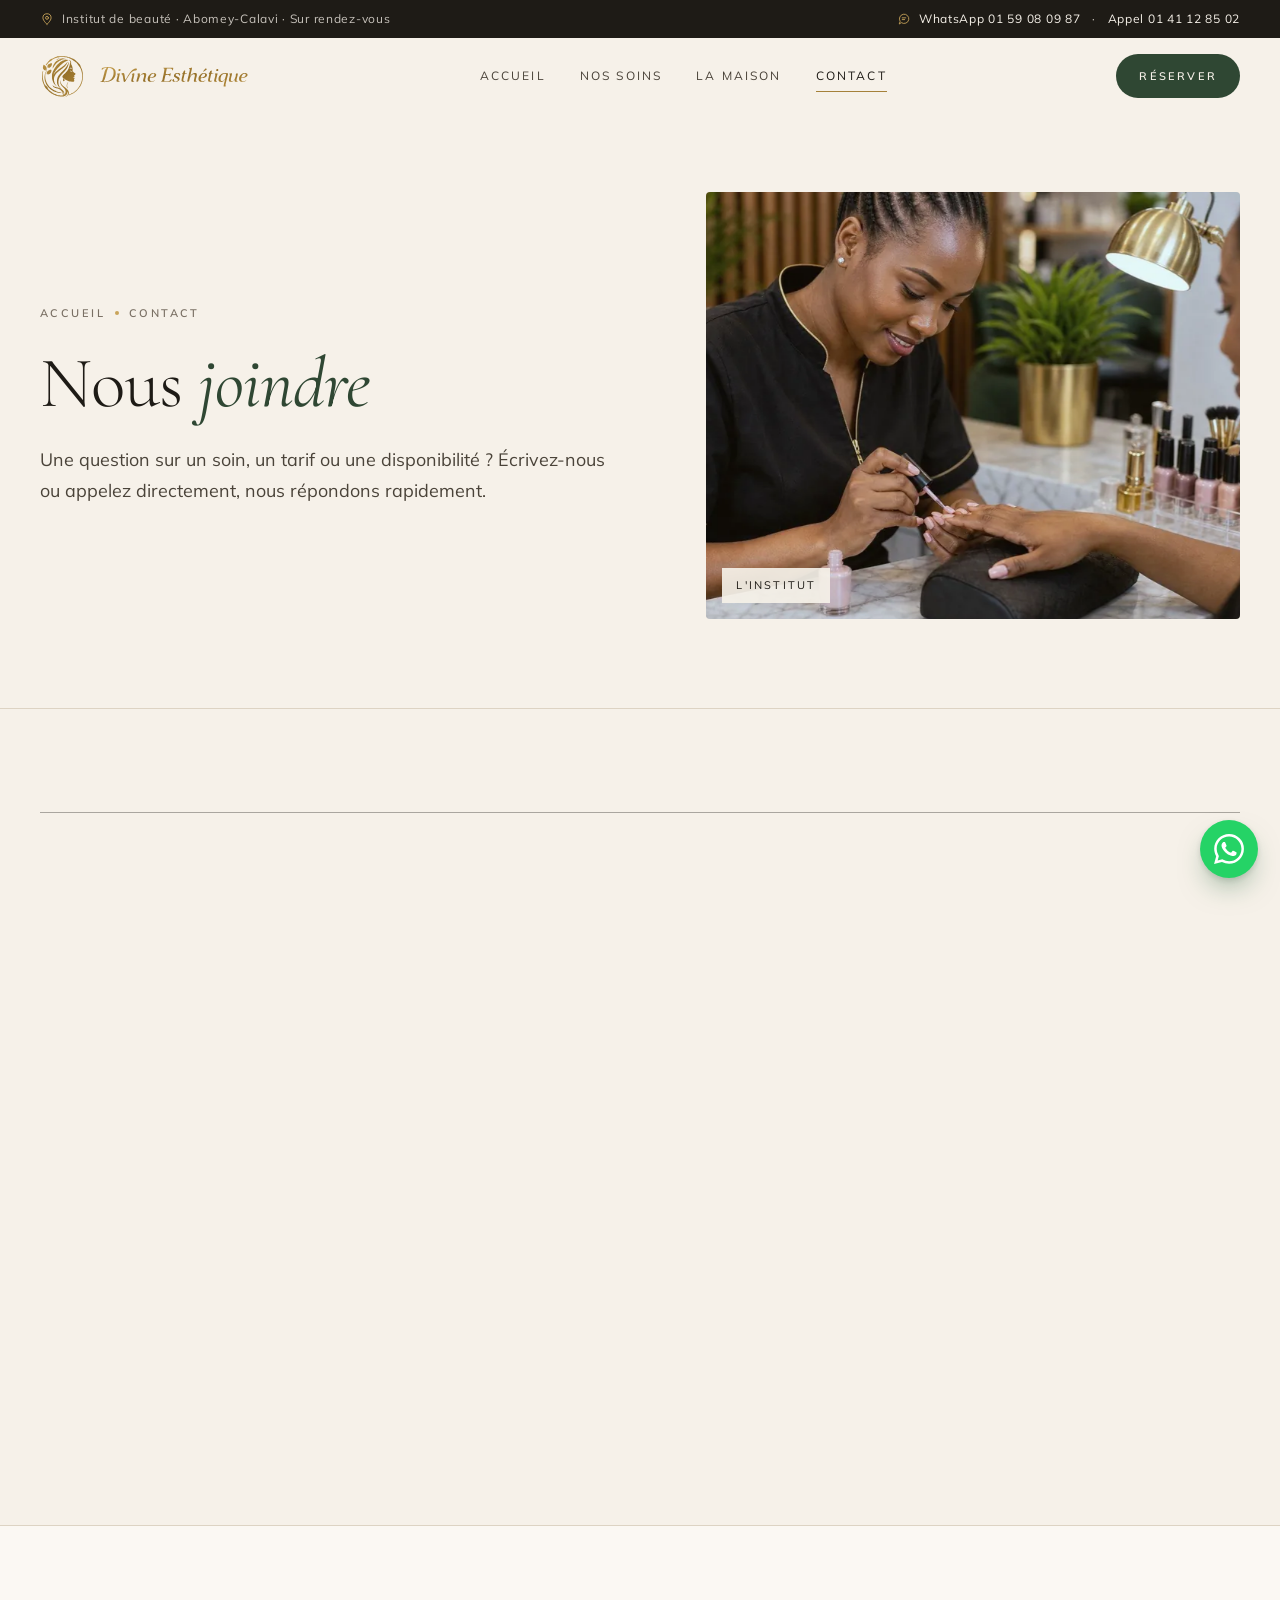
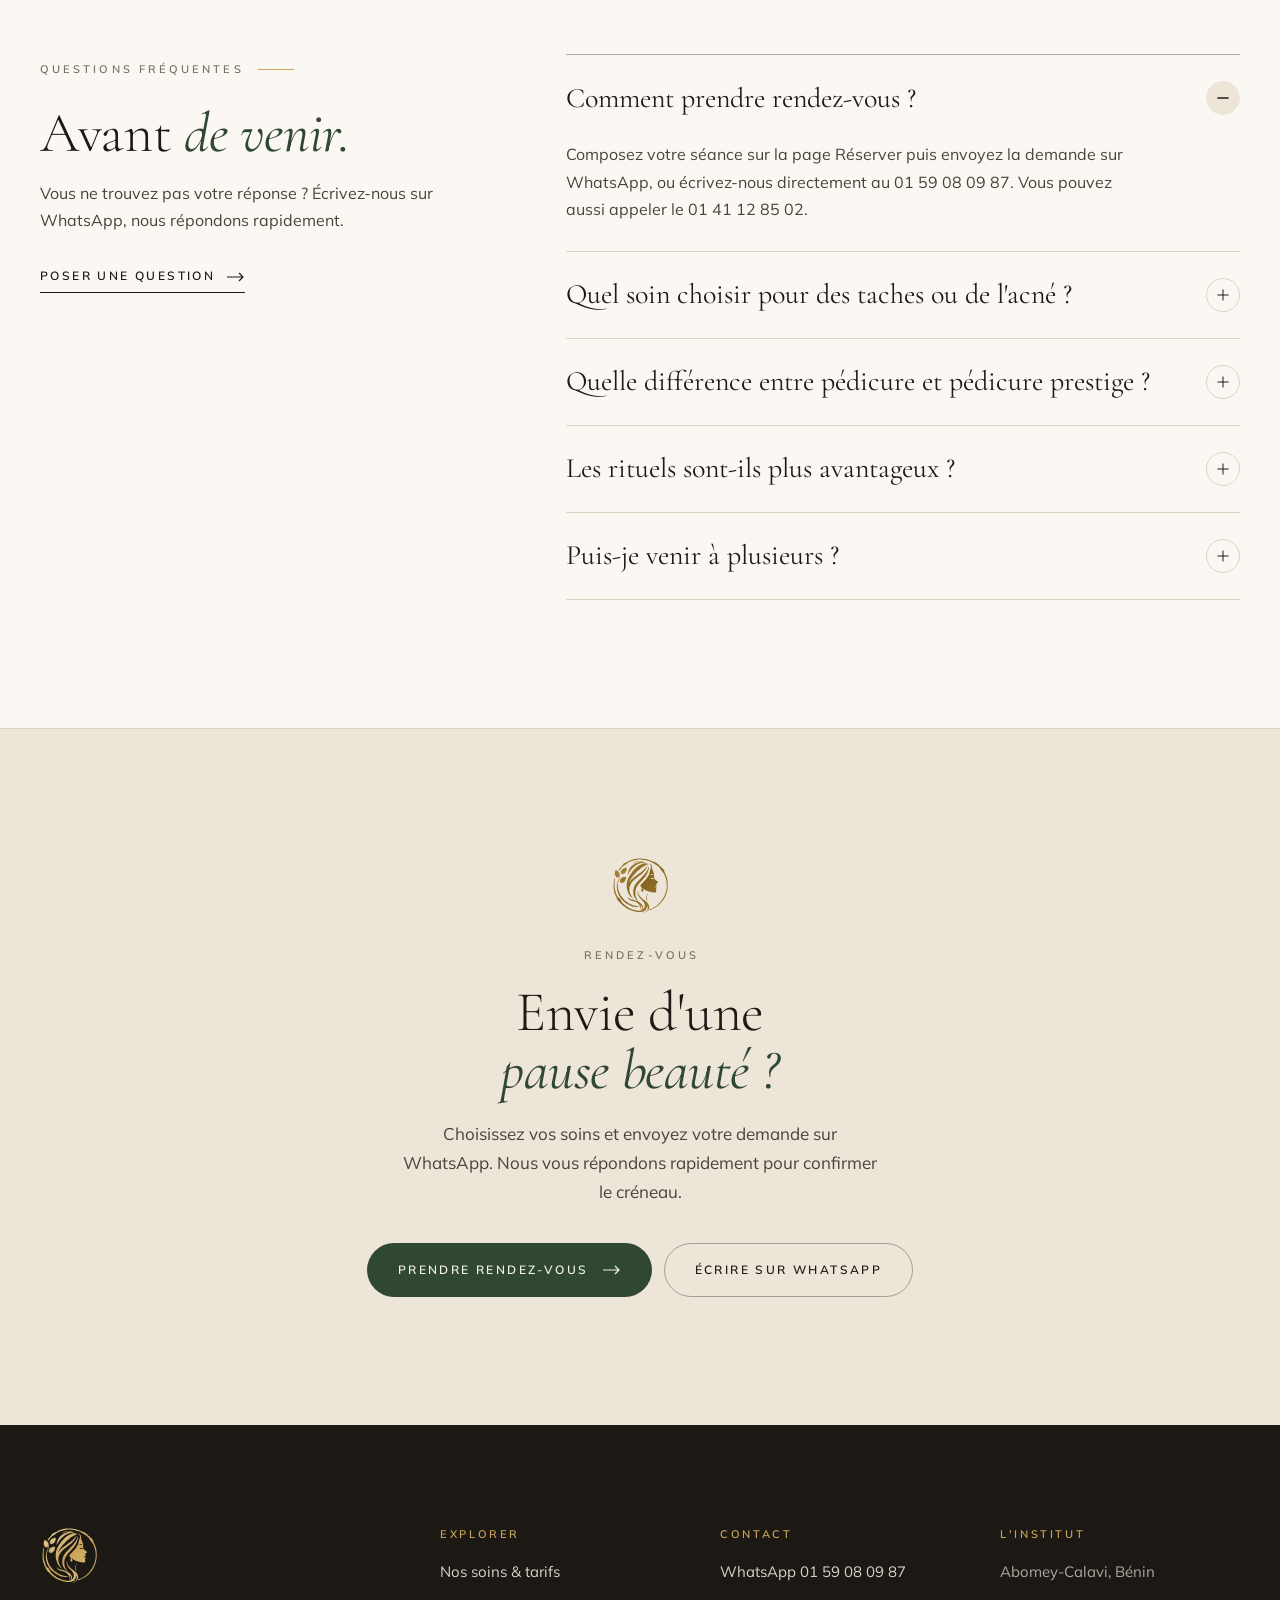
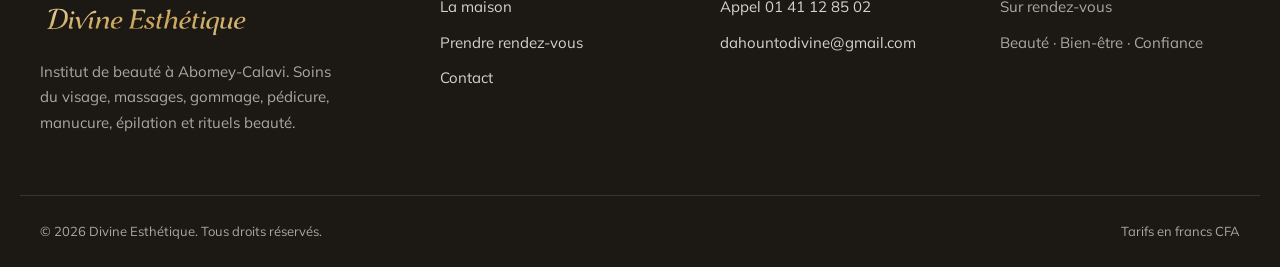
==== commit d0fd69ad: "Nouvelle image d'aperçu pour les partages" ====
--- a/contact.html
+++ b/contact.html
@@ -11,7 +11,10 @@
 <meta property="og:site_name" content="Divine Esthétique">
 <meta property="og:title" content="Contact · Divine Esthétique">
 <meta property="og:description" content="Contacter Divine Esthétique à Abomey-Calavi : WhatsApp 01 59 08 09 87, téléphone 01 41 12 85 02, e-mail et questions fréquentes.">
-<meta property="og:image" content="images/og-divine-esthetique.jpg">
+<meta property="og:image" content="images/og-divine-esthetique-v2.jpg">
+<meta property="og:image:width" content="1200">
+<meta property="og:image:height" content="630">
+<meta property="og:image:alt" content="Divine Esthétique, institut de beauté à Abomey-Calavi : soin du visage en cabine">
 <meta name="twitter:card" content="summary_large_image">
 <link rel="icon" href="favicon.svg" type="image/svg+xml">
 <link rel="apple-touch-icon" href="apple-touch-icon.png">
@@ -20,7 +23,7 @@
 <link rel="stylesheet" href="https://fonts.googleapis.com/css2?family=Cormorant+Garamond:ital,wght@0,300;0,400;0,500;1,300;1,400;1,500&family=Mulish:wght@400;500;600;700&display=swap">
 <link rel="stylesheet" href="style.css">
 <script>(function(d){d.classList.add("js");try{if(matchMedia("(prefers-reduced-motion: reduce)").matches)d.classList.add("rm");else if(!sessionStorage.getItem("de-v")){d.classList.add("first");sessionStorage.setItem("de-v","1")}}catch(e){}})(document.documentElement)</script>
-<script type="application/ld+json">{"@context": "https://schema.org", "@type": "BeautySalon", "name": "Divine Esthétique", "description": "Institut de beauté à Abomey-Calavi : soins du visage, massages, gommage, pédicure, manucure, épilation et rituels beauté.", "image": "images/og-divine-esthetique.jpg", "telephone": "+229 01 41 12 85 02", "email": "dahountodivine@gmail.com", "priceRange": "2 000 – 35 000 FCFA", "currenciesAccepted": "XOF", "address": {"@type": "PostalAddress", "addressLocality": "Abomey-Calavi", "addressCountry": "BJ"}, "slogan": "Beauté · Bien-être · Confiance"}</script>
+<script type="application/ld+json">{"@context": "https://schema.org", "@type": "BeautySalon", "name": "Divine Esthétique", "description": "Institut de beauté à Abomey-Calavi : soins du visage, massages, gommage, pédicure, manucure, épilation et rituels beauté.", "image": "images/og-divine-esthetique-v2.jpg", "telephone": "+229 01 41 12 85 02", "email": "dahountodivine@gmail.com", "priceRange": "2 000 – 35 000 FCFA", "currenciesAccepted": "XOF", "address": {"@type": "PostalAddress", "addressLocality": "Abomey-Calavi", "addressCountry": "BJ"}, "slogan": "Beauté · Bien-être · Confiance"}</script>
 </head>
 <body data-page="contact">
 <svg width="0" height="0" style="position:absolute" aria-hidden="true" focusable="false"><defs>
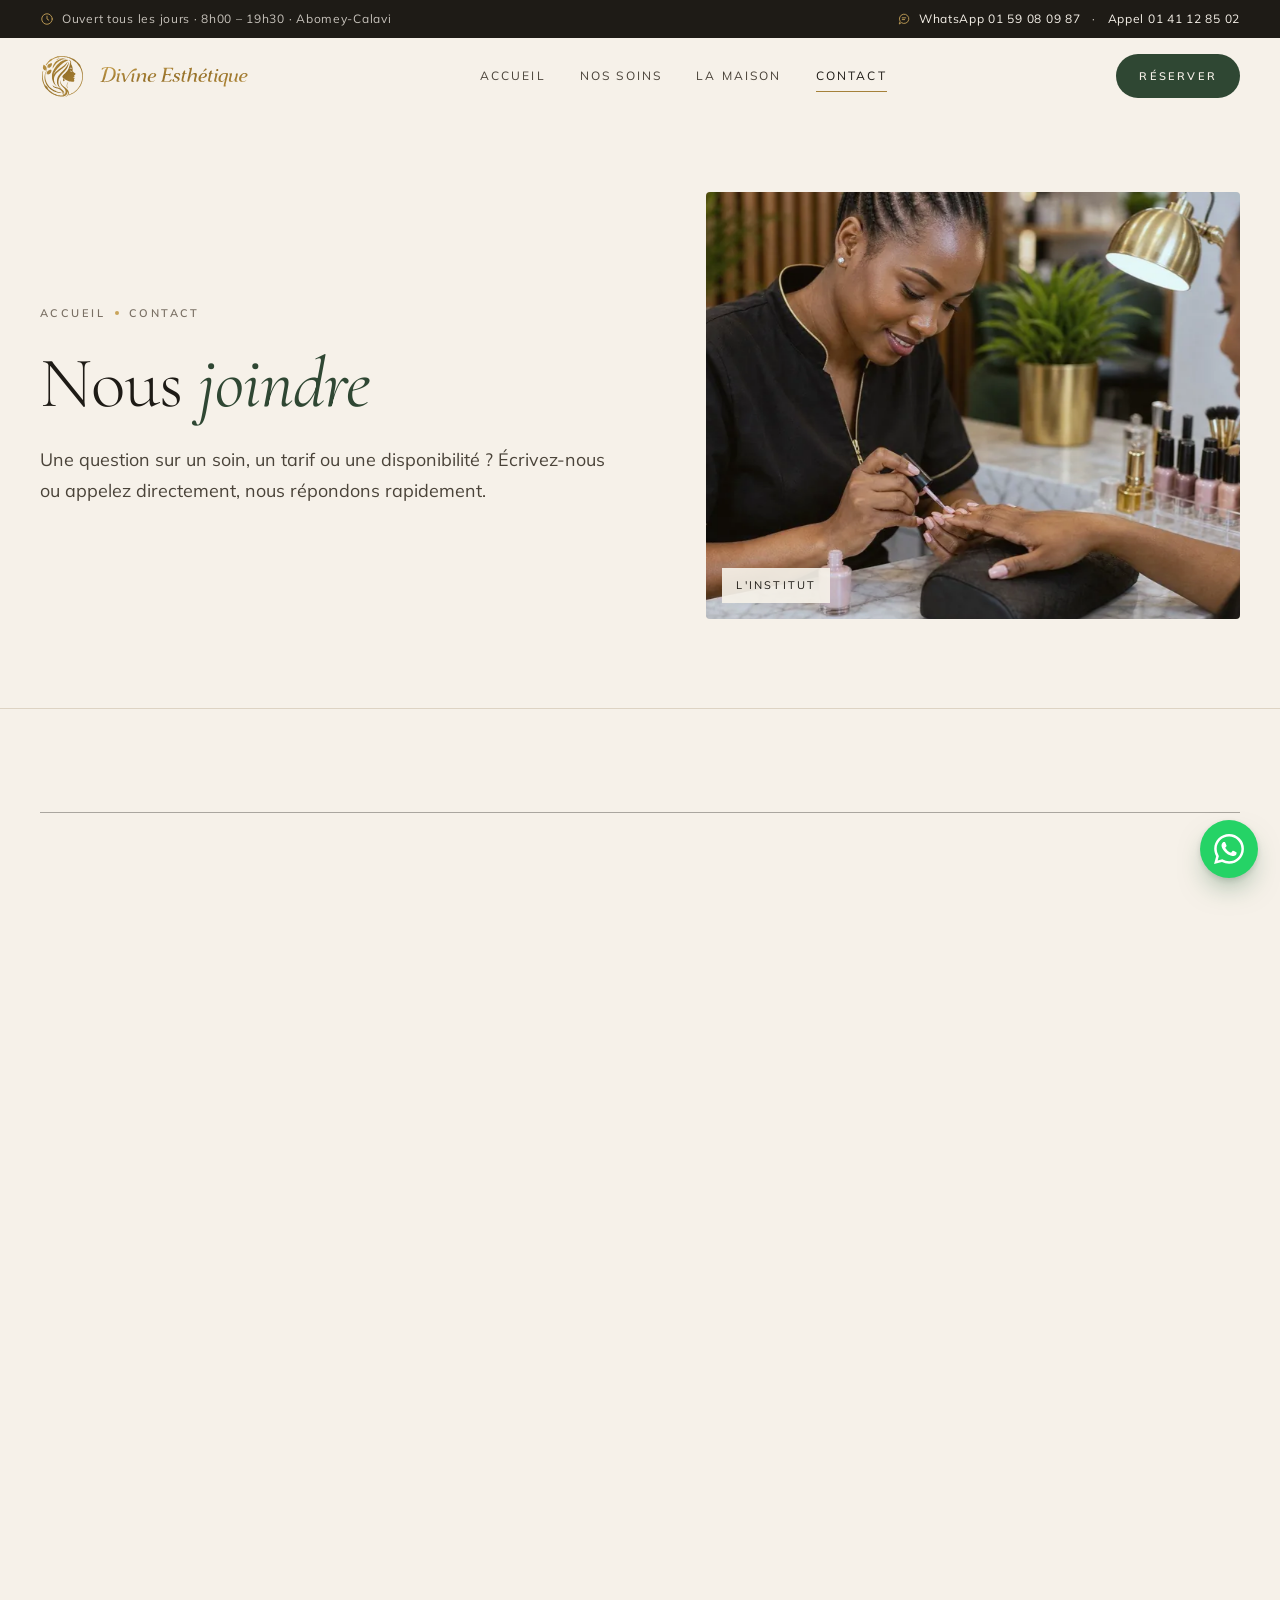
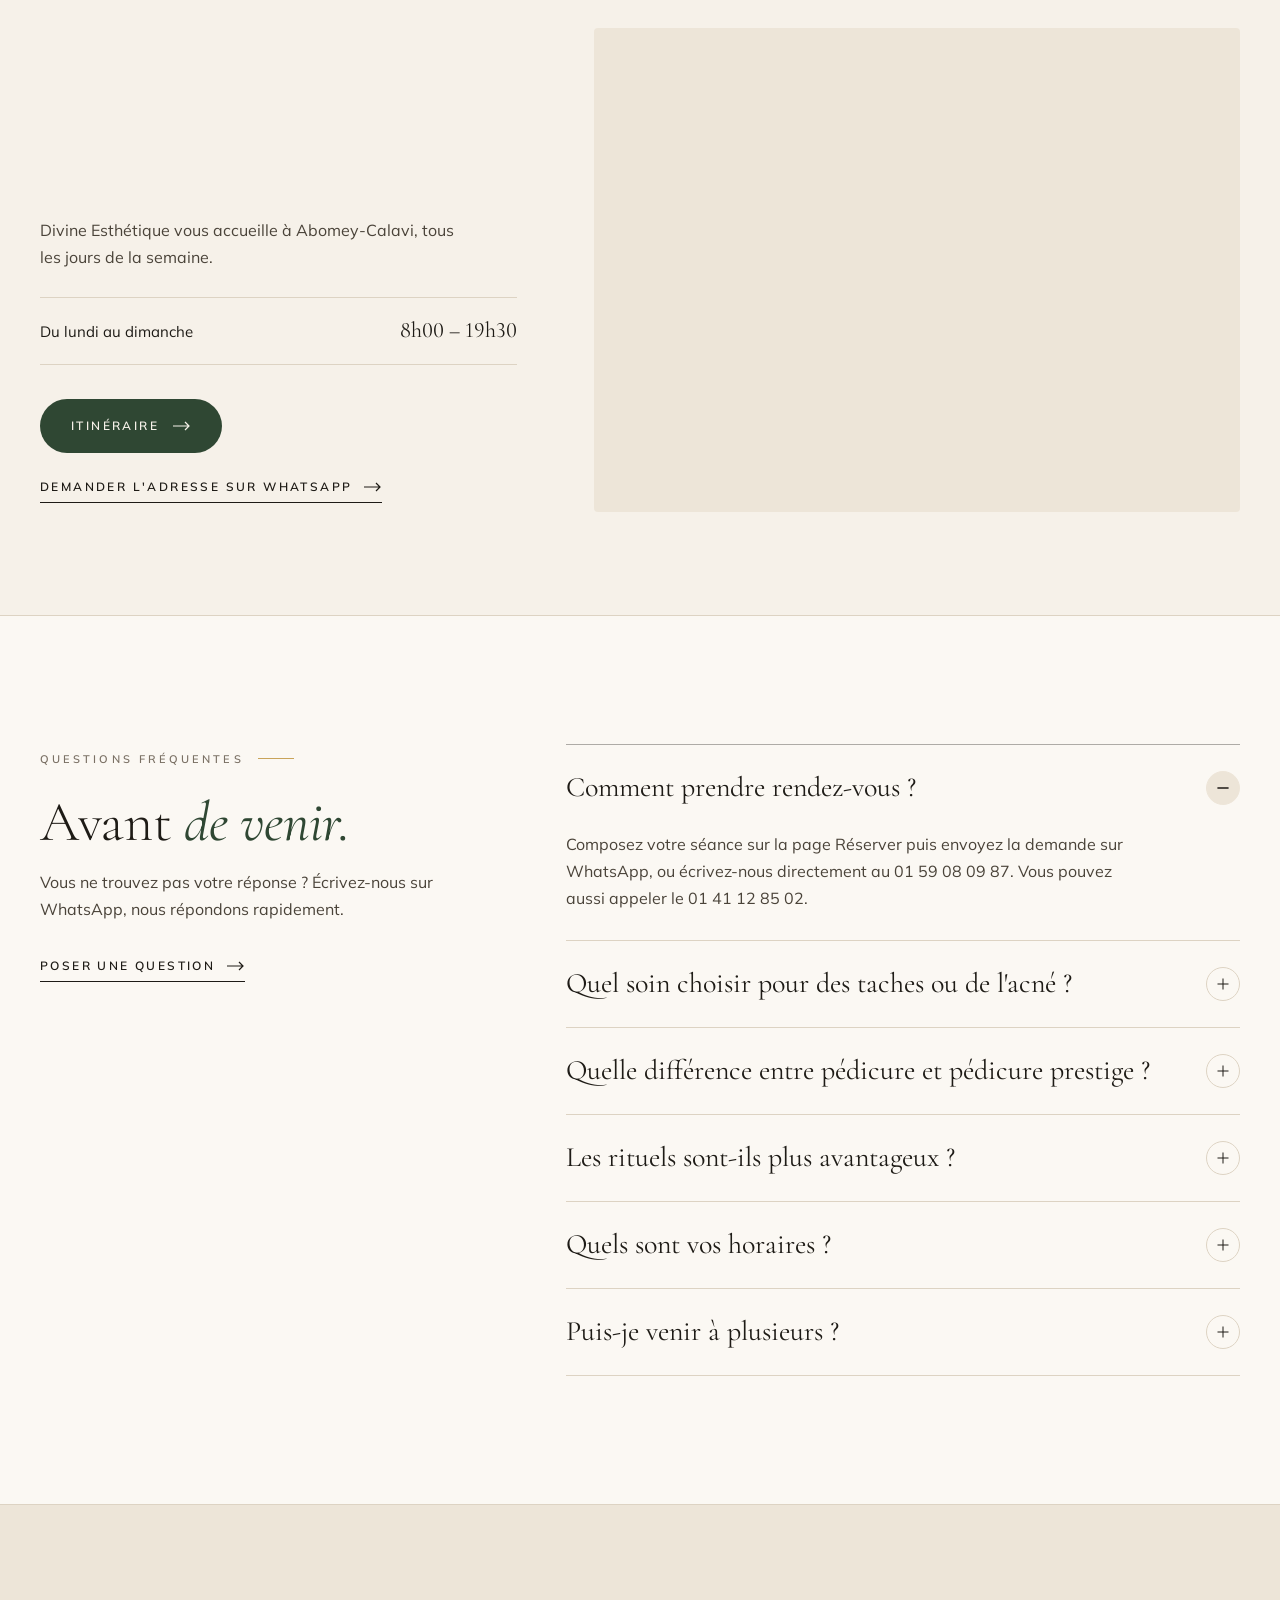
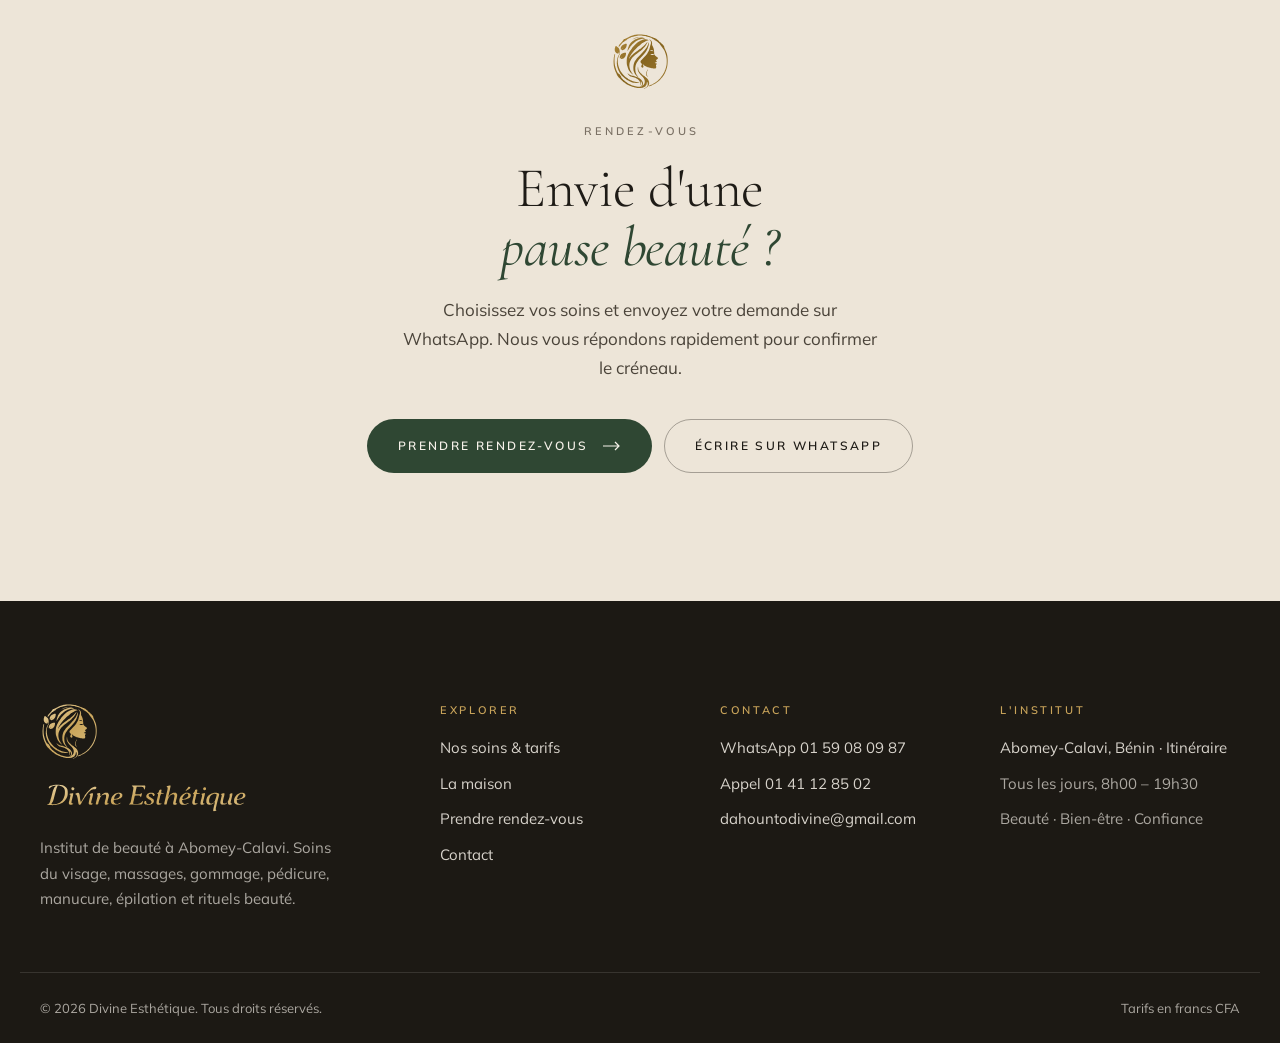
==== commit f698375f: "Référencement local, sitemap et page 404" ====
--- a/contact.html
+++ b/contact.html
@@ -3,15 +3,20 @@
 <head>
 <meta charset="utf-8">
 <meta name="viewport" content="width=device-width, initial-scale=1, viewport-fit=cover">
-<title>Contact · Divine Esthétique</title>
-<meta name="description" content="Contacter Divine Esthétique à Abomey-Calavi : WhatsApp 01 59 08 09 87, téléphone 01 41 12 85 02, e-mail et questions fréquentes.">
+<title>Contact, horaires et itinéraire · Divine Esthétique</title>
+<meta name="description" content="Divine Esthétique à Abomey-Calavi : itinéraire Google Maps, ouvert tous les jours de 8h00 à 19h30. WhatsApp 01 59 08 09 87, téléphone 01 41 12 85 02.">
+<link rel="canonical" href="https://divine-esthetique.com/contact.html">
+<meta name="robots" content="index, follow, max-image-preview:large">
 <meta name="theme-color" content="#f6f1e9">
+<meta name="geo.region" content="BJ-AQ">
+<meta name="geo.placename" content="Abomey-Calavi">
 <meta property="og:type" content="website">
+<meta property="og:url" content="https://divine-esthetique.com/contact.html">
 <meta property="og:locale" content="fr_FR">
 <meta property="og:site_name" content="Divine Esthétique">
-<meta property="og:title" content="Contact · Divine Esthétique">
-<meta property="og:description" content="Contacter Divine Esthétique à Abomey-Calavi : WhatsApp 01 59 08 09 87, téléphone 01 41 12 85 02, e-mail et questions fréquentes.">
-<meta property="og:image" content="images/og-divine-esthetique-v2.jpg">
+<meta property="og:title" content="Contact, horaires et itinéraire · Divine Esthétique">
+<meta property="og:description" content="Divine Esthétique à Abomey-Calavi : itinéraire Google Maps, ouvert tous les jours de 8h00 à 19h30. WhatsApp 01 59 08 09 87, téléphone 01 41 12 85 02.">
+<meta property="og:image" content="https://divine-esthetique.com/images/og-divine-esthetique-v2.jpg">
 <meta property="og:image:width" content="1200">
 <meta property="og:image:height" content="630">
 <meta property="og:image:alt" content="Divine Esthétique, institut de beauté à Abomey-Calavi : soin du visage en cabine">
@@ -23,7 +28,7 @@
 <link rel="stylesheet" href="https://fonts.googleapis.com/css2?family=Cormorant+Garamond:ital,wght@0,300;0,400;0,500;1,300;1,400;1,500&family=Mulish:wght@400;500;600;700&display=swap">
 <link rel="stylesheet" href="style.css">
 <script>(function(d){d.classList.add("js");try{if(matchMedia("(prefers-reduced-motion: reduce)").matches)d.classList.add("rm");else if(!sessionStorage.getItem("de-v")){d.classList.add("first");sessionStorage.setItem("de-v","1")}}catch(e){}})(document.documentElement)</script>
-<script type="application/ld+json">{"@context": "https://schema.org", "@type": "BeautySalon", "name": "Divine Esthétique", "description": "Institut de beauté à Abomey-Calavi : soins du visage, massages, gommage, pédicure, manucure, épilation et rituels beauté.", "image": "images/og-divine-esthetique-v2.jpg", "telephone": "+229 01 41 12 85 02", "email": "dahountodivine@gmail.com", "priceRange": "2 000 – 35 000 FCFA", "currenciesAccepted": "XOF", "address": {"@type": "PostalAddress", "addressLocality": "Abomey-Calavi", "addressCountry": "BJ"}, "slogan": "Beauté · Bien-être · Confiance"}</script>
+<script type="application/ld+json">{"@context": "https://schema.org", "@graph": [{"@type": "BeautySalon", "@id": "https://divine-esthetique.com/#institut", "name": "Divine Esthétique", "url": "https://divine-esthetique.com/", "description": "Institut de beauté à Abomey-Calavi : soin de visage, massage, gommage, pédicure, manucure, épilation, Vagacial et rituels beauté.", "slogan": "Beauté · Bien-être · Confiance", "image": "https://divine-esthetique.com/images/og-divine-esthetique-v2.jpg", "logo": "https://divine-esthetique.com/apple-touch-icon.png", "telephone": "+229 01 41 12 85 02", "email": "dahountodivine@gmail.com", "contactPoint": [{"@type": "ContactPoint", "telephone": "+229 01 59 08 09 87", "contactType": "reservations", "availableLanguage": "fr", "description": "Réservations sur WhatsApp"}, {"@type": "ContactPoint", "telephone": "+229 01 41 12 85 02", "contactType": "customer service", "availableLanguage": "fr"}], "address": {"@type": "PostalAddress", "addressLocality": "Abomey-Calavi", "addressRegion": "Atlantique", "addressCountry": "BJ"}, "areaServed": {"@type": "City", "name": "Abomey-Calavi"}, "hasMap": "https://maps.app.goo.gl/pyq9rNinhHKbcSz18", "sameAs": ["https://maps.app.goo.gl/pyq9rNinhHKbcSz18"], "openingHoursSpecification": [{"@type": "OpeningHoursSpecification", "dayOfWeek": ["Monday", "Tuesday", "Wednesday", "Thursday", "Friday", "Saturday", "Sunday"], "opens": "08:00", "closes": "19:30"}], "priceRange": "2 000 – 35 000 FCFA", "currenciesAccepted": "XOF", "hasOfferCatalog": {"@type": "OfferCatalog", "name": "Carte des soins", "itemListElement": [{"@type": "OfferCatalog", "name": "Nos soins essentiels", "itemListElement": [{"@type": "Offer", "price": 6000, "priceCurrency": "XOF", "itemOffered": {"@type": "Service", "name": "Soin de visage classique", "description": "Nettoyage, exfoliation douce et masque adapté à votre peau."}}, {"@type": "Offer", "price": 8000, "priceCurrency": "XOF", "itemOffered": {"@type": "Service", "name": "Soin de visage anti taches / acné", "description": "Un soin ciblé pour atténuer les imperfections et unifier le teint."}}, {"@type": "Offer", "price": 8000, "priceCurrency": "XOF", "itemOffered": {"@type": "Service", "name": "Massage relaxant", "description": "Un massage enveloppant pour relâcher le corps et l'esprit."}}, {"@type": "Offer", "price": 8000, "priceCurrency": "XOF", "itemOffered": {"@type": "Service", "name": "Gommage", "description": "Élimine les cellules mortes pour une peau lisse et douce."}}, {"@type": "Offer", "price": 6000, "priceCurrency": "XOF", "itemOffered": {"@type": "Service", "name": "Pédicure", "description": "Bain de pieds, soin des ongles et des cuticules, peau adoucie."}}, {"@type": "Offer", "price": 2000, "priceCurrency": "XOF", "itemOffered": {"@type": "Service", "name": "Manucure", "description": "Ongles limés et mis en forme, cuticules soignées."}}, {"@type": "Offer", "price": 2500, "priceCurrency": "XOF", "itemOffered": {"@type": "Service", "name": "Épilation crème", "description": "Une méthode douce, adaptée aux peaux sensibles."}}, {"@type": "Offer", "price": 5000, "priceCurrency": "XOF", "itemOffered": {"@type": "Service", "name": "Épilation cire", "description": "Un résultat net et plus durable."}}]}, {"@type": "OfferCatalog", "name": "Nos soins prestige", "itemListElement": [{"@type": "Offer", "price": 10000, "priceCurrency": "XOF", "itemOffered": {"@type": "Service", "name": "Pédicure prestige", "description": "Une pédicure plus complète, pour des pieds légers et très doux."}}, {"@type": "Offer", "price": 12000, "priceCurrency": "XOF", "itemOffered": {"@type": "Service", "name": "Massage à la pierre chaude", "description": "La chaleur des pierres détend les muscles en profondeur."}}, {"@type": "Offer", "price": 10000, "priceCurrency": "XOF", "itemOffered": {"@type": "Service", "name": "Vagacial", "description": "Soin intime nettoyant et apaisant, dans le respect de votre confort."}}]}, {"@type": "OfferCatalog", "name": "Nos rituels beauté", "itemListElement": [{"@type": "Offer", "price": 7000, "priceCurrency": "XOF", "itemOffered": {"@type": "Service", "name": "Pédicure + Manucure"}}, {"@type": "Offer", "price": 26000, "priceCurrency": "XOF", "itemOffered": {"@type": "Service", "name": "Soin de visage + Gommage + Massage + Pédicure Manucure"}}, {"@type": "Offer", "price": 20000, "priceCurrency": "XOF", "itemOffered": {"@type": "Service", "name": "Soin de visage + Pédicure Manucure + Gommage"}}, {"@type": "Offer", "price": 20000, "priceCurrency": "XOF", "itemOffered": {"@type": "Service", "name": "Soin de visage + Pédicure Manucure + Massage"}}, {"@type": "Offer", "price": 35000, "priceCurrency": "XOF", "itemOffered": {"@type": "Service", "name": "Soin de visage + Pédicure prestige + Gommage + Massage + Vagacial"}}, {"@type": "Offer", "price": 30000, "priceCurrency": "XOF", "itemOffered": {"@type": "Service", "name": "Soin de visage + Pédicure prestige + Gommage + Massage"}}]}]}}, {"@type": "WebSite", "@id": "https://divine-esthetique.com/#site", "url": "https://divine-esthetique.com/", "name": "Divine Esthétique", "inLanguage": "fr", "publisher": {"@id": "https://divine-esthetique.com/#institut"}}, {"@type": "ContactPage", "@id": "https://divine-esthetique.com/contact.html#page", "url": "https://divine-esthetique.com/contact.html", "name": "Contact, horaires et itinéraire · Divine Esthétique", "description": "Divine Esthétique à Abomey-Calavi : itinéraire Google Maps, ouvert tous les jours de 8h00 à 19h30. WhatsApp 01 59 08 09 87, téléphone 01 41 12 85 02.", "inLanguage": "fr", "isPartOf": {"@id": "https://divine-esthetique.com/#site"}, "about": {"@id": "https://divine-esthetique.com/#institut"}, "primaryImageOfPage": "https://divine-esthetique.com/images/og-divine-esthetique-v2.jpg", "breadcrumb": {"@id": "https://divine-esthetique.com/contact.html#ariane"}}, {"@type": "BreadcrumbList", "@id": "https://divine-esthetique.com/contact.html#ariane", "itemListElement": [{"@type": "ListItem", "position": 1, "name": "Accueil", "item": "https://divine-esthetique.com/"}, {"@type": "ListItem", "position": 2, "name": "Contact", "item": "https://divine-esthetique.com/contact.html"}]}]}</script>
 </head>
 <body data-page="contact">
 <svg width="0" height="0" style="position:absolute" aria-hidden="true" focusable="false"><defs>
@@ -36,7 +41,7 @@
 <div class="pt" aria-hidden="true"><div class="pt-in"><svg class="logo-svg pt-e" viewBox="0 0 1060 1040"><use href="#emblem"/></svg><svg class="logo-svg pt-w" viewBox="0 0 1980 296"><use href="#wordmark"/></svg><span class="pt-t">Beauté · Bien-être · Confiance</span></div></div>
 <a class="skip" href="#contenu">Aller au contenu</a>
 <div class="topbar"><div class="wrap">
-  <span><svg class="ico" viewBox="0 0 24 24" aria-hidden="true"><path d="M12 21s-7-6.2-7-11a7 7 0 0 1 14 0c0 4.8-7 11-7 11z"/><circle cx="12" cy="10" r="2.5"/></svg>Institut de beauté · Abomey-Calavi · Sur rendez-vous</span>
+  <span><svg class="ico" viewBox="0 0 24 24" aria-hidden="true"><circle cx="12" cy="12" r="9"/><path d="M12 7v5l3 2"/></svg>Ouvert tous les jours · 8h00 – 19h30 · Abomey-Calavi</span>
   <span><svg class="ico" viewBox="0 0 24 24" aria-hidden="true"><path d="M4 20l1.4-4A8 8 0 1 1 8 18.6z"/><path d="M9 10h6M9 13h4"/></svg><a href="https://wa.me/2290159080987" target="_blank" rel="noopener">WhatsApp 01 59 08 09 87</a>&nbsp;·&nbsp;<a href="tel:+2290141128502">Appel 01 41 12 85 02</a></span>
 </div></div>
 <header class="site-head">
@@ -69,10 +74,22 @@
     <div class="cbox rv" data-copy-scope><svg class="ico" viewBox="0 0 24 24" aria-hidden="true"><path d="M4 20l1.4-4A8 8 0 1 1 8 18.6z"/><path d="M9 10h6M9 13h4"/></svg><span>WhatsApp</span><strong>01 59 08 09 87</strong><p>Le plus rapide pour réserver ou poser une question.</p><div class="act"><a class="chip-btn solid" href="https://wa.me/2290159080987" target="_blank" rel="noopener">Ouvrir WhatsApp</a><button class="chip-btn" type="button" data-copy="0159080987">Copier</button></div></div>
     <div class="cbox rv d1" data-copy-scope><svg class="ico" viewBox="0 0 24 24" aria-hidden="true"><path d="M5 4h4l2 5-2.5 1.5a11 11 0 0 0 5 5L15 13l5 2v4a2 2 0 0 1-2 2A16 16 0 0 1 3 6a2 2 0 0 1 2-2z"/></svg><span>Téléphone</span><strong>01 41 12 85 02</strong><p>Appelez-nous directement pour une question rapide.</p><div class="act"><a class="chip-btn" href="tel:+2290141128502">Appeler</a><button class="chip-btn" type="button" data-copy="0141128502">Copier</button></div></div>
     <div class="cbox rv d2" data-copy-scope><svg class="ico" viewBox="0 0 24 24" aria-hidden="true"><rect x="3" y="5" width="18" height="14" rx="2"/><path d="M3 7l9 6 9-6"/></svg><span>E-mail</span><strong>dahountodivine@gmail.com</strong><p>Pour les demandes de groupe ou les partenariats.</p><div class="act"><a class="chip-btn" href="mailto:dahountodivine@gmail.com">Écrire</a><button class="chip-btn" type="button" data-copy="dahountodivine@gmail.com">Copier</button></div></div>
-    <div class="cbox rv"><svg class="ico" viewBox="0 0 24 24" aria-hidden="true"><path d="M12 21s-7-6.2-7-11a7 7 0 0 1 14 0c0 4.8-7 11-7 11z"/><circle cx="12" cy="10" r="2.5"/></svg><span>Adresse</span><strong>Abomey-Calavi, Bénin</strong><p>L'adresse précise et l'itinéraire vous sont envoyés à la confirmation du rendez-vous.</p></div>
-    <div class="cbox rv d1"><svg class="ico" viewBox="0 0 24 24" aria-hidden="true"><circle cx="12" cy="12" r="9"/><path d="M12 7v5l3 2"/></svg><span>Accueil</span><strong>Sur rendez-vous</strong><p>Contactez-nous pour connaître les créneaux disponibles.</p></div>
+    <div class="cbox rv"><svg class="ico" viewBox="0 0 24 24" aria-hidden="true"><path d="M12 21s-7-6.2-7-11a7 7 0 0 1 14 0c0 4.8-7 11-7 11z"/><circle cx="12" cy="10" r="2.5"/></svg><span>Adresse</span><strong>Abomey-Calavi, Bénin</strong><p>Retrouvez l'institut sur Google Maps et laissez-vous guider jusqu'à la porte.</p><div class="act"><a class="chip-btn solid" href="https://maps.app.goo.gl/pyq9rNinhHKbcSz18" target="_blank" rel="noopener">Itinéraire</a><button class="chip-btn" type="button" data-scroll="carte">Voir la carte</button></div></div>
+    <div class="cbox rv d1"><svg class="ico" viewBox="0 0 24 24" aria-hidden="true"><circle cx="12" cy="12" r="9"/><path d="M12 7v5l3 2"/></svg><span>Horaires</span><strong>8h00 – 19h30</strong><p>Ouvert tous les jours, du lundi au dimanche. Réservez à l'avance pour être sûre d'avoir votre créneau.</p></div>
     <div class="cbox rv d2"><svg class="ico" viewBox="0 0 24 24" aria-hidden="true"><path d="M5 19c8 0 14-6 14-14C11 5 5 10 5 17v2zM5 19l7-7"/></svg><span>Réservation</span><strong>Composez votre séance</strong><p>Choisissez vos soins et envoyez votre demande en quelques clics.</p><div class="act"><a class="chip-btn solid" href="reserver.html">Réserver</a></div></div>
   </div>
+</div></section>
+<section class="sec tight" id="carte"><div class="wrap map-wrap">
+  <div class="map-info">
+    <span class="eyebrow rv">Nous trouver</span>
+    <h2 class="t-2 rv d1">Venez nous <em>rendre visite.</em></h2>
+    <p class="rv d2">Divine Esthétique vous accueille à Abomey-Calavi, tous les jours de la semaine.</p>
+    <ul class="hours rv d2">
+      <li><span>Du lundi au dimanche</span><b>8h00 – 19h30</b></li>
+    </ul>
+    <div class="cta rv d3"><a class="btn btn-primary" href="https://maps.app.goo.gl/pyq9rNinhHKbcSz18" target="_blank" rel="noopener">Itinéraire <svg class="arr" viewBox="0 0 18 10" aria-hidden="true"><path d="M0 5h16M12 1l4 4-4 4" fill="none" stroke="currentColor" stroke-width="1.2"/></svg></a><a class="link" href="https://wa.me/2290159080987" target="_blank" rel="noopener">Demander l'adresse sur WhatsApp <svg class="arr" viewBox="0 0 18 10" aria-hidden="true"><path d="M0 5h16M12 1l4 4-4 4" fill="none" stroke="currentColor" stroke-width="1.2"/></svg></a></div>
+  </div>
+  <div class="map rv-img"><iframe src="https://www.google.com/maps?q=Divine+Esth%C3%A9tique,+Abomey-Calavi,+B%C3%A9nin&output=embed" title="Carte Google Maps : Divine Esthétique à Abomey-Calavi" loading="lazy" referrerpolicy="no-referrer-when-downgrade" allowfullscreen></iframe></div>
 </div></section>
 <section class="sec paper"><div class="wrap faq-wrap">
   <div class="side"><span class="eyebrow rv">Questions fréquentes</span><h2 class="t-2 rv d1">Avant <em>de venir.</em></h2><p class="rv d2">Vous ne trouvez pas votre réponse ? Écrivez-nous sur WhatsApp, nous répondons rapidement.</p><a class="link rv d3" href="https://wa.me/2290159080987" target="_blank" rel="noopener">Poser une question <svg class="arr" viewBox="0 0 18 10" aria-hidden="true"><path d="M0 5h16M12 1l4 4-4 4" fill="none" stroke="currentColor" stroke-width="1.2"/></svg></a></div>
@@ -81,6 +98,7 @@
     <div class="qa"><button type="button" aria-expanded="false">Quel soin choisir pour des taches ou de l'acné ?<span class="pm" aria-hidden="true"></span></button><div class="ans"><div><p>Le « Soin de visage anti taches / acné » est conçu pour cela. Si vous hésitez, décrivez votre peau dans votre demande : nous vous conseillerons.</p></div></div></div>
     <div class="qa"><button type="button" aria-expanded="false">Quelle différence entre pédicure et pédicure prestige ?<span class="pm" aria-hidden="true"></span></button><div class="ans"><div><p>La pédicure prend soin des ongles et de la peau des pieds. La version prestige va plus loin, avec un moment de soin et de détente plus complet.</p></div></div></div>
     <div class="qa"><button type="button" aria-expanded="false">Les rituels sont-ils plus avantageux ?<span class="pm" aria-hidden="true"></span></button><div class="ans"><div><p>Oui. Chaque rituel coûte moins cher que la somme des soins pris séparément ; l'économie est indiquée sur chaque formule.</p></div></div></div>
+    <div class="qa"><button type="button" aria-expanded="false">Quels sont vos horaires ?<span class="pm" aria-hidden="true"></span></button><div class="ans"><div><p>Nous sommes ouverts tous les jours, du lundi au dimanche, de 8h00 à 19h30. Pour être sûre d'avoir votre créneau, réservez à l'avance sur WhatsApp ou depuis la page Réserver.</p></div></div></div>
     <div class="qa"><button type="button" aria-expanded="false">Puis-je venir à plusieurs ?<span class="pm" aria-hidden="true"></span></button><div class="ans"><div><p>Oui, prévenez-nous simplement à l'avance pour que nous organisions les créneaux.</p></div></div></div>
   </div>
 </div></section><section class="band"><div class="wrap"><svg class="em rv" viewBox="0 0 1060 1040" aria-hidden="true"><use href="#emblem"/></svg><span class="eyebrow center plain rv">Rendez-vous</span><h2 class="t-2 rv d1">Envie d'une <em>pause beauté ?</em></h2><p class="rv d2">Choisissez vos soins et envoyez votre demande sur WhatsApp. Nous vous répondons rapidement pour confirmer le créneau.</p><div class="cta rv d3"><a class="btn btn-primary" href="reserver.html">Prendre rendez-vous <svg class="arr" viewBox="0 0 18 10" aria-hidden="true"><path d="M0 5h16M12 1l4 4-4 4" fill="none" stroke="currentColor" stroke-width="1.2"/></svg></a><a class="btn btn-outline" href="https://wa.me/2290159080987" target="_blank" rel="noopener">Écrire sur WhatsApp</a></div></div></section></main>
@@ -93,7 +111,7 @@
     </div>
     <div><h4>Explorer</h4><ul><li><a href="soins.html">Nos soins &amp; tarifs</a></li><li><a href="la-maison.html">La maison</a></li><li><a href="reserver.html">Prendre rendez-vous</a></li><li><a href="contact.html">Contact</a></li></ul></div>
     <div><h4>Contact</h4><ul><li><a href="https://wa.me/2290159080987" target="_blank" rel="noopener">WhatsApp 01 59 08 09 87</a></li><li><a href="tel:+2290141128502">Appel 01 41 12 85 02</a></li><li><a href="mailto:dahountodivine@gmail.com">dahountodivine@gmail.com</a></li></ul></div>
-    <div><h4>L'institut</h4><ul><li>Abomey-Calavi, Bénin</li><li>Sur rendez-vous</li><li>Beauté · Bien-être · Confiance</li></ul></div>
+    <div><h4>L'institut</h4><ul><li><a href="https://maps.app.goo.gl/pyq9rNinhHKbcSz18" target="_blank" rel="noopener">Abomey-Calavi, Bénin · Itinéraire</a></li><li>Tous les jours, 8h00 – 19h30</li><li>Beauté · Bien-être · Confiance</li></ul></div>
   </div>
   <div class="wrap foot-bot"><span>© 2026 Divine Esthétique. Tous droits réservés.</span><span>Tarifs en francs CFA</span></div>
 </footer>
--- a/style.css
+++ b/style.css
@@ -508,6 +508,24 @@
 .toast.show{opacity:1;transform:translate(-50%,0)}
 .toast .ico{width:14px;height:14px;color:var(--gold-soft)}
 
+/* carte et horaires (contact) */
+.map-wrap{display:grid;grid-template-columns:.85fr 1.15fr;gap:clamp(36px,6vw,90px);align-items:center}
+.map-info{min-width:0}
+.map-info .t-2{margin:18px 0 18px}
+.map-info>p{margin:0 0 26px;color:var(--text);max-width:42ch}
+.hours{list-style:none;margin:0 0 34px;padding:0;border-top:1px solid var(--line)}
+.hours li{display:flex;justify-content:space-between;align-items:baseline;gap:16px;padding:14px 0;border-bottom:1px solid var(--line);font-size:15px}
+.hours b{font-family:var(--f-display);font-weight:400;font-size:22px;white-space:nowrap;font-feature-settings:"lnum" 1}
+.map-info .cta{display:flex;flex-wrap:wrap;align-items:center;gap:18px 26px}
+.map{position:relative;aspect-ratio:4/3;border-radius:4px;overflow:hidden;background:var(--linen);min-width:0}
+.map iframe{position:absolute;inset:0;width:100%;height:100%;border:0;filter:saturate(.7) sepia(.12) contrast(.98);transition:filter .6s var(--ease)}
+.map:hover iframe{filter:none}
+.map-ph{position:absolute;inset:0;display:flex;flex-direction:column;align-items:center;justify-content:center;gap:8px;text-decoration:none;color:var(--ink);background:radial-gradient(circle at 50% 45%,var(--paper),var(--linen) 70%)}
+.map-ph .ico{width:34px;height:34px;color:var(--gold);margin-bottom:6px}
+.map-ph b{font-family:var(--f-display);font-weight:400;font-size:28px}
+.map-ph span{font-size:11px;letter-spacing:.22em;text-transform:uppercase;color:var(--muted)}
+@media (max-width:900px){.map-wrap{grid-template-columns:1fr}.map{aspect-ratio:4/3.4}}
+
 /* ---------- Mouvement ---------- */
 :root{--pt:.4s;--io:cubic-bezier(.76,0,.24,1)}
 html.first{--pt:1.55s}
